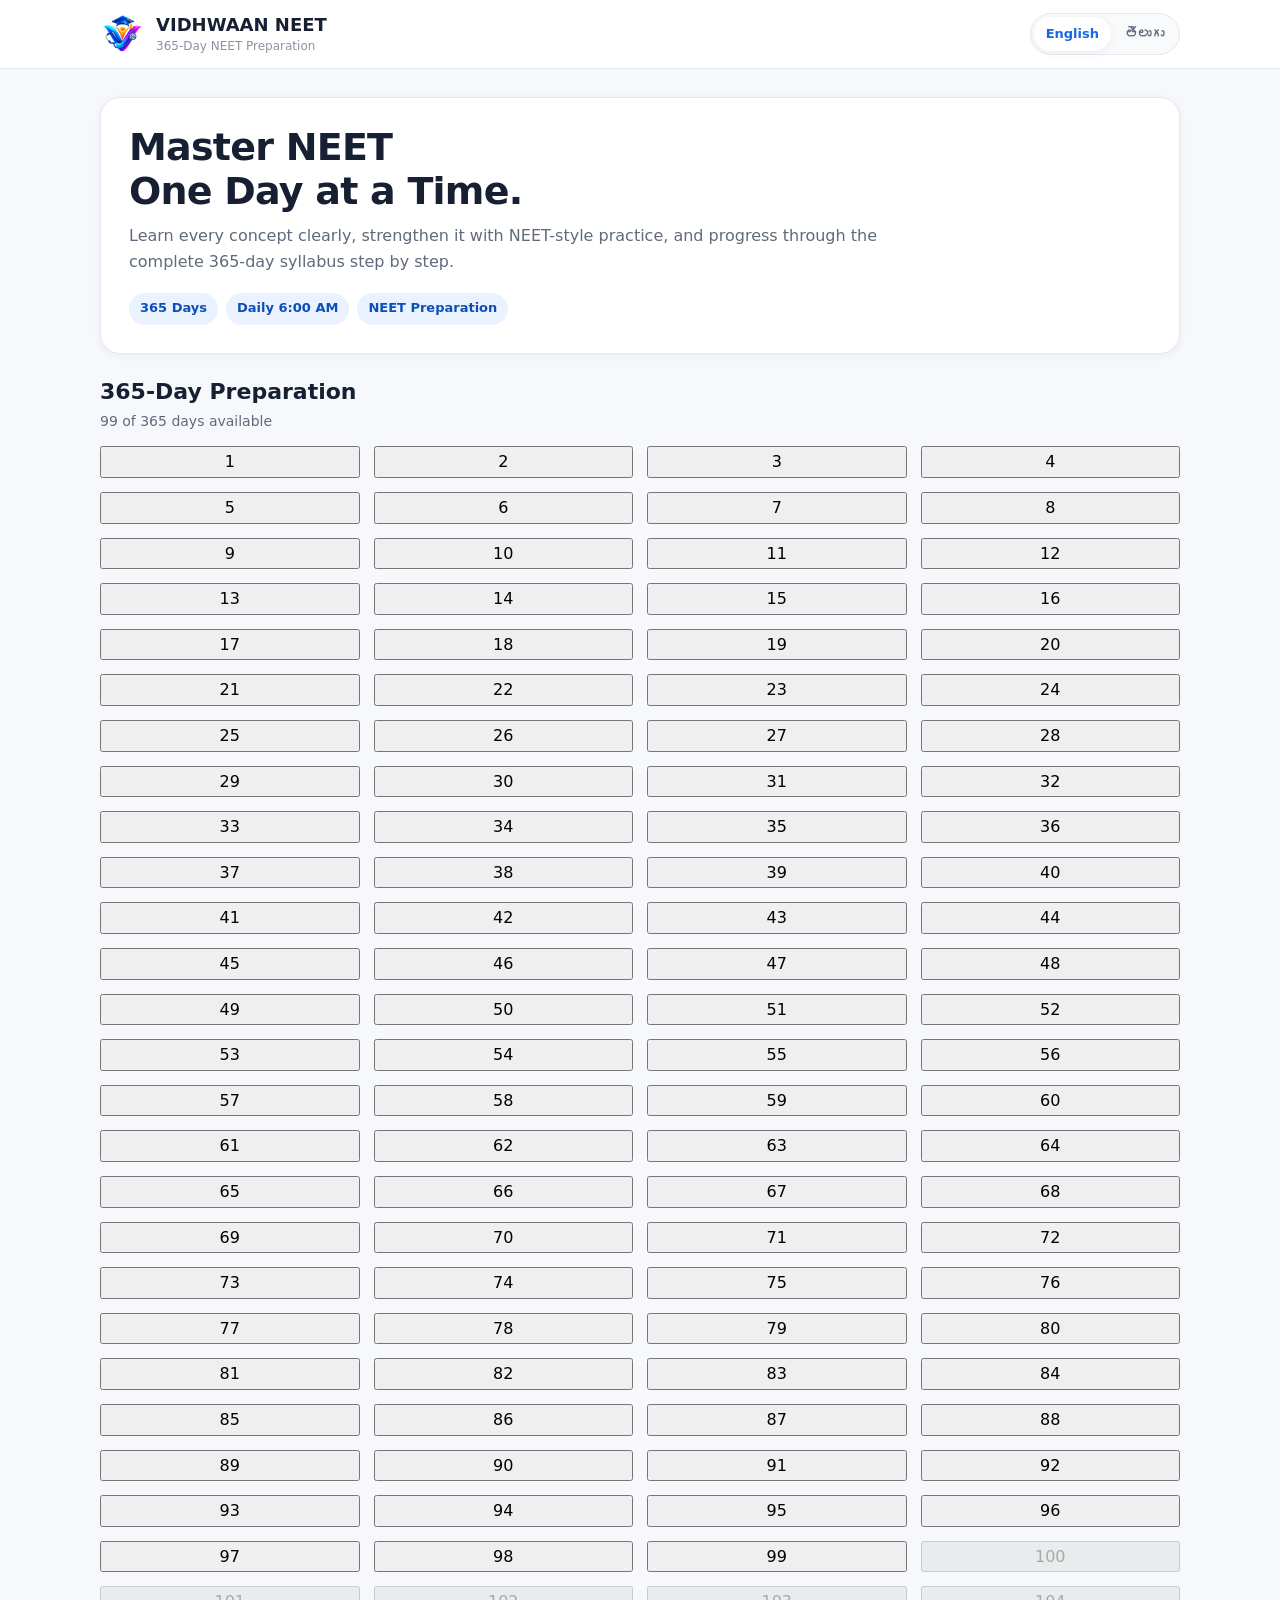
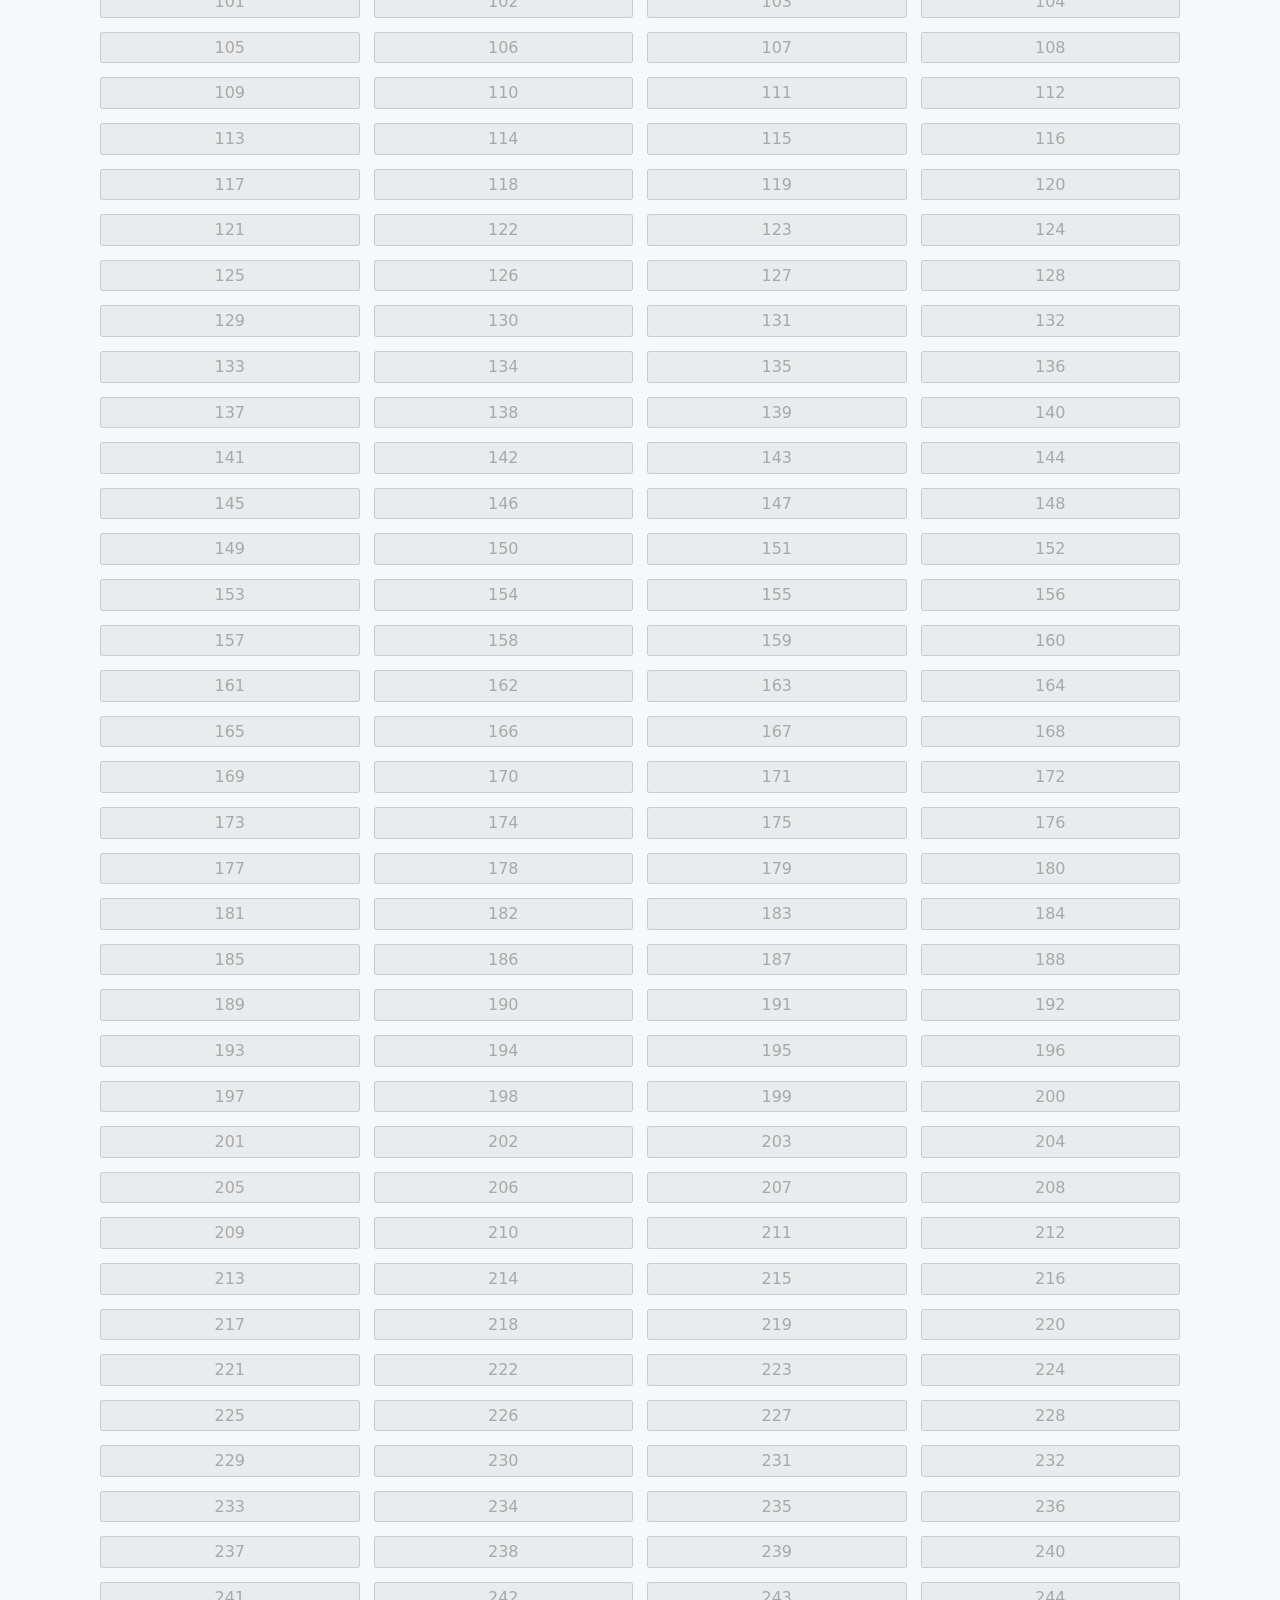
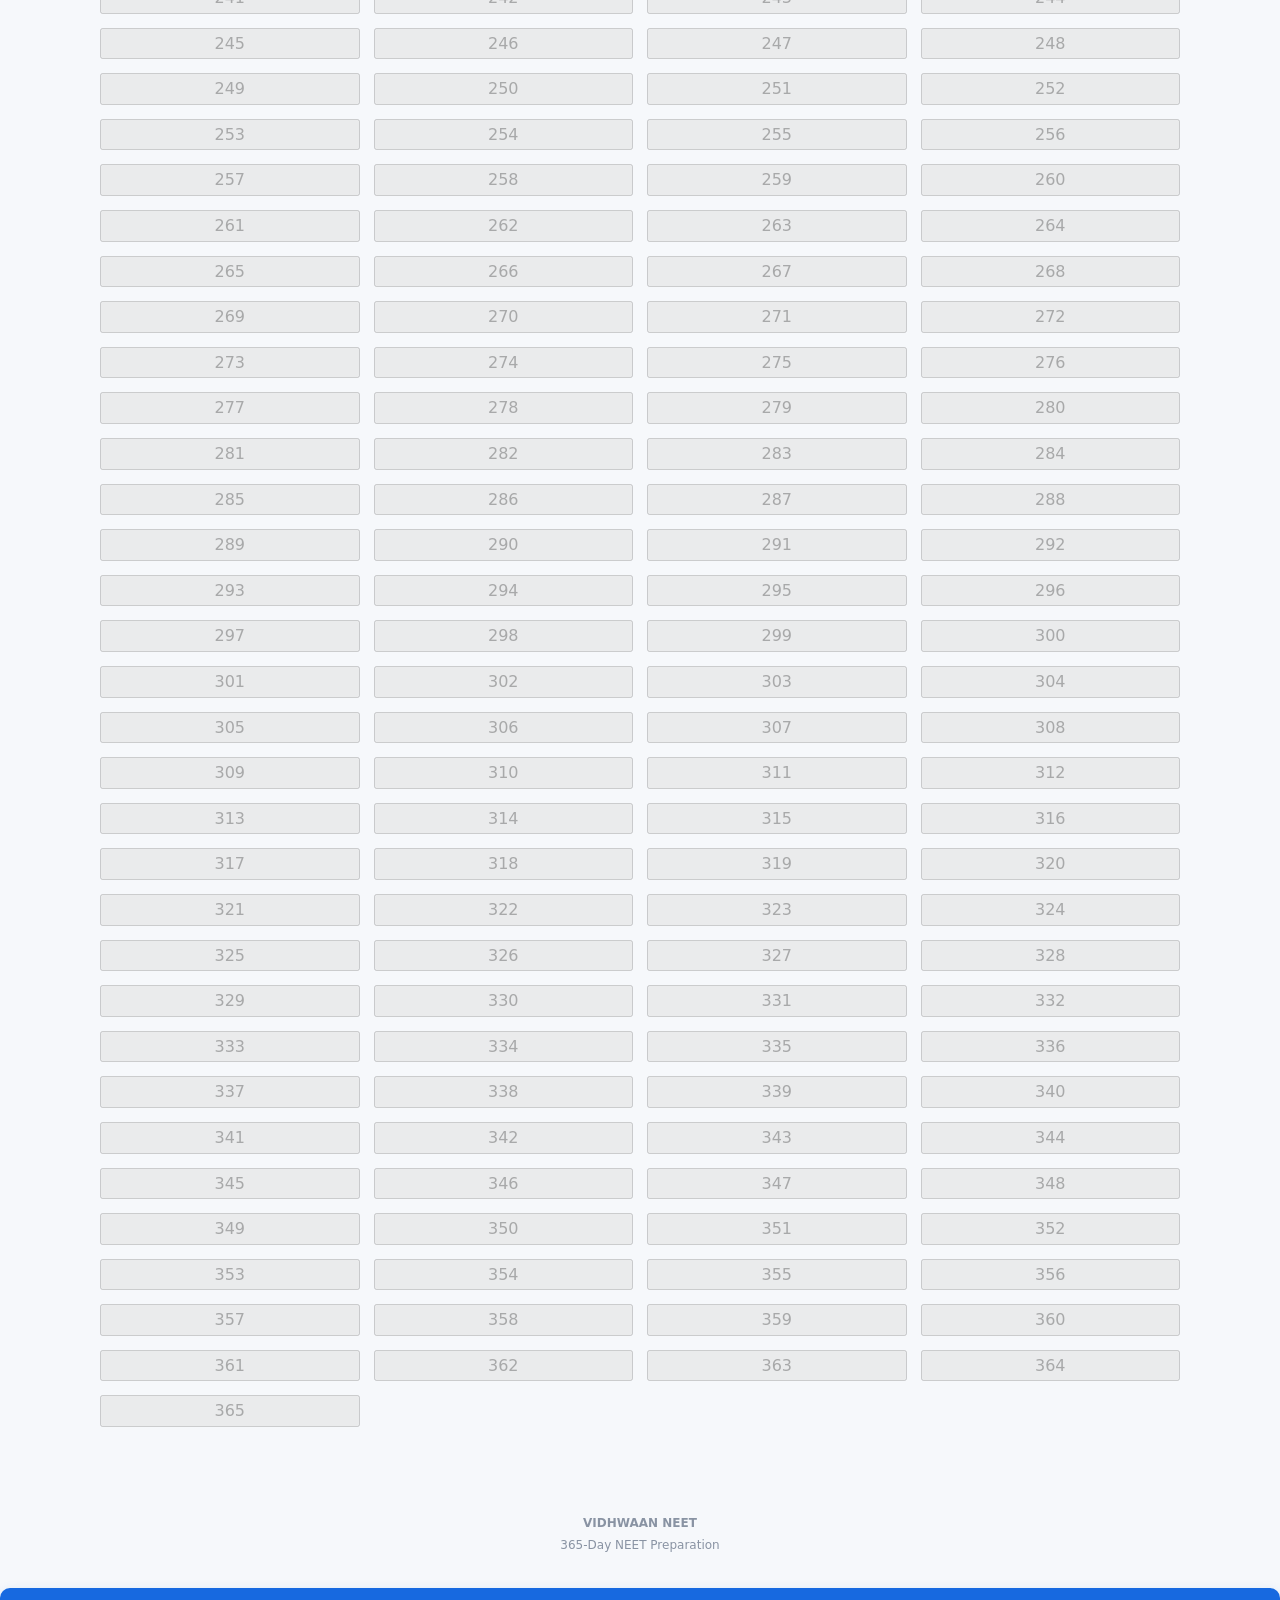
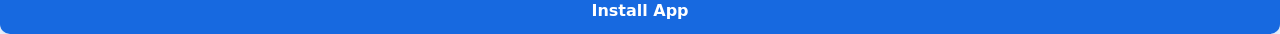
==== public/index.html @ db59df8a "Update index.html" ====
<!DOCTYPE html>
<html lang="en">
<head>
  <meta charset="UTF-8">

  <meta
    name="viewport"
    content="width=device-width, initial-scale=1, viewport-fit=cover"
  >

  <meta
    name="theme-color"
    content="#ffffff"
  >

  <meta
    name="description"
    content="Vidhwaan NEET — 365-Day NEET Preparation"
  >

  <meta
    name="mobile-web-app-capable"
    content="yes"
  >

  <meta
    name="apple-mobile-web-app-capable"
    content="yes"
  >

  <meta
    name="apple-mobile-web-app-status-bar-style"
    content="default"
  >

  <meta
    name="apple-mobile-web-app-title"
    content="Vidhwaan NEET"
  >

  <title>Vidhwaan NEET</title>

  <link rel="icon" href="./icons/favicon.ico">

  <link
    rel="apple-touch-icon"
    href="./icons/icon-192.png"
  >

  <link
    rel="manifest"
    href="./manifest.json"
  >

  <link
    rel="stylesheet"
    href="./css/main.css"
  >
</head>

<body>

  <div id="app" class="app-shell">

    <!-- HEADER -->
    <header class="app-header">
      <div class="header-inner">

        <a
          href="./"
          class="brand"
          aria-label="Vidhwaan NEET Home"
        >
          <img
            class="brand-logo"
            src="./icons/logo.png"
            alt="Vidhwaan NEET"
          >

          <div class="brand-text">
            <div class="brand-title">VIDHWAAN NEET</div>
            <div class="brand-subtitle">
              365-Day NEET Preparation
            </div>
          </div>
        </a>

        <div class="header-actions">

          <div
            id="language-toggle"
            class="language-toggle"
            aria-label="Language"
          >
            <button
              type="button"
              data-language="english"
              class="active"
            >
              English
            </button>

            <button
              type="button"
              data-language="telugu"
            >
              తెలుగు
            </button>
          </div>

        </div>

      </div>
    </header>


    <!-- MAIN APPLICATION -->
    <main class="app-main">

      <!-- HOME -->
      <section id="home-view">

        <section class="course-hero">

          <h1>
            Master NEET<br>
            One Day at a Time.
          </h1>

          <p>
            Learn every concept clearly, strengthen it with
            NEET-style practice, and progress through the
            complete 365-day syllabus step by step.
          </p>

          <div class="course-meta">

            <span class="meta-badge">
              365 Days
            </span>

            <span class="meta-badge">
              Daily 6:00 AM
            </span>

            <span class="meta-badge">
              NEET Preparation
            </span>

          </div>

        </section>


        <section class="days-section">

          <div class="section-heading">

            <h2>365-Day Preparation</h2>

            <p id="syllabus-summary">
              Your daily NEET preparation journey
            </p>

          </div>


          <section
            id="day-grid"
            class="days-grid"
            aria-label="365-Day NEET lessons"
          >
            <!-- Day cards generated by app.js -->
          </section>

        </section>

      </section>


      <!-- LOADING -->
      <div
        id="loading-state"
        class="loading-state"
      >
        <p>Loading your NEET course…</p>
      </div>


      <!-- ERROR -->
      <div
        id="error-state"
        class="error-state"
        hidden
      >

        <h2>
          Unable to load the course
        </h2>

        <p id="error-message">
          Please check your connection and try again.
        </p>

        <br>

        <button
          id="retry-button"
          class="primary-button"
          type="button"
        >
          Try Again
        </button>

      </div>


      <!-- LESSON VIEW -->
      <section
        id="lesson-view"
        class="lesson-view"
        hidden
      >

        <!-- Back -->
        <div class="lesson-topbar">

          <button
            id="back-button"
            class="back-button"
            type="button"
          >
            ← Back to Days
          </button>

        </div>


        <!-- Lesson heading generated by app.js -->
        <div id="lesson-content">
          <!-- app.js renders lesson here -->
        </div>

      </section>

    </main>


    <!-- FOOTER -->
    <footer class="app-footer">

      <p>
        <strong>VIDHWAAN NEET</strong>
      </p>

      <p>
        365-Day NEET Preparation
      </p>

    </footer>


    <!-- PWA INSTALL -->
    <button
      id="install-button"
      class="primary-button hidden"
      type="button"
      aria-label="Install Vidhwaan NEET"
    >
      Install App
    </button>

  </div>


  <script
    type="module"
    src="./js/app.js"
  ></script>

</body>
</html>
---- public/css/main.css ----
/* =========================================================
   VIDHWAAN NEET
   Production UI — Main Stylesheet
   ========================================================= */

:root {
  --bg: #f6f8fb;
  --surface: #ffffff;
  --surface-soft: #f8fafc;
  --text: #172033;
  --text-soft: #5f6b7a;
  --text-muted: #8993a3;
  --border: #e4e8ef;
  --border-strong: #d5dbe5;

  --primary: #1769e0;
  --primary-dark: #0d4fb8;
  --primary-soft: #eaf2ff;

  --success: #16834b;
  --success-bg: #eaf8f0;
  --success-border: #8bd1aa;

  --danger: #d83a3a;
  --danger-bg: #fff0f0;
  --danger-border: #efa0a0;

  --warning: #b97800;
  --warning-bg: #fff8e7;

  --shadow-sm: 0 2px 8px rgba(25, 40, 65, 0.06);
  --shadow-md: 0 8px 24px rgba(25, 40, 65, 0.08);
  --shadow-lg: 0 16px 40px rgba(25, 40, 65, 0.11);

  --radius-sm: 8px;
  --radius-md: 12px;
  --radius-lg: 16px;
  --radius-xl: 20px;

  --max-width: 1120px;
}

/* =========================================================
   RESET
   ========================================================= */

* {
  box-sizing: border-box;
}

html {
  scroll-behavior: smooth;
  -webkit-text-size-adjust: 100%;
}

body {
  margin: 0;
  min-width: 320px;
  background: var(--bg);
  color: var(--text);
  font-family:
    Inter,
    system-ui,
    -apple-system,
    BlinkMacSystemFont,
    "Segoe UI",
    Roboto,
    Arial,
    sans-serif;
  line-height: 1.6;
  font-size: 16px;
}

button,
input,
select,
textarea {
  font: inherit;
}

button {
  cursor: pointer;
}

img,
svg {
  max-width: 100%;
}

a {
  color: inherit;
  text-decoration: none;
}

/* =========================================================
   APP SHELL
   ========================================================= */

#app {
  min-height: 100vh;
}

.app-shell {
  min-height: 100vh;
  display: flex;
  flex-direction: column;
}

/* =========================================================
   HEADER
   ========================================================= */

.app-header {
  position: sticky;
  top: 0;
  z-index: 100;
  background: rgba(255, 255, 255, 0.96);
  border-bottom: 1px solid var(--border);
  backdrop-filter: blur(12px);
  -webkit-backdrop-filter: blur(12px);
}

.header-inner {
  width: min(100%, var(--max-width));
  min-height: 68px;
  margin: 0 auto;
  padding: 10px 20px;

  display: flex;
  align-items: center;
  justify-content: space-between;
  gap: 16px;
}

.brand {
  display: flex;
  align-items: center;
  gap: 12px;
  min-width: 0;
}

.brand-logo {
  width: 44px;
  height: 44px;
  object-fit: contain;
  flex: 0 0 auto;
}

.brand-text {
  min-width: 0;
}

.brand-title {
  margin: 0;
  font-size: 18px;
  font-weight: 800;
  line-height: 1.15;
  color: var(--text);
}

.brand-subtitle {
  margin: 3px 0 0;
  color: var(--text-muted);
  font-size: 12px;
  line-height: 1.2;
}

.header-actions {
  display: flex;
  align-items: center;
  gap: 8px;
}

/* =========================================================
   LANGUAGE TOGGLE
   ========================================================= */

.language-toggle {
  display: inline-flex;
  align-items: center;
  padding: 3px;
  background: var(--surface-soft);
  border: 1px solid var(--border);
  border-radius: 999px;
  gap: 2px;
}

.language-toggle button {
  border: 0;
  background: transparent;
  color: var(--text-soft);
  min-width: 54px;
  padding: 7px 12px;
  border-radius: 999px;
  font-size: 13px;
  font-weight: 700;
  transition:
    background 0.18s ease,
    color 0.18s ease,
    box-shadow 0.18s ease;
}

.language-toggle button:hover {
  color: var(--primary);
}

.language-toggle button.active {
  background: var(--surface);
  color: var(--primary);
  box-shadow: var(--shadow-sm);
}

/* =========================================================
   MAIN
   ========================================================= */

.app-main {
  width: min(100%, var(--max-width));
  margin: 0 auto;
  padding: 28px 20px 60px;
  flex: 1;
}

/* =========================================================
   HOME / COURSE HERO
   ========================================================= */

.course-hero {
  background: var(--surface);
  border: 1px solid var(--border);
  border-radius: var(--radius-xl);
  padding: 28px;
  box-shadow: var(--shadow-sm);
  margin-bottom: 24px;
}

.course-hero h1 {
  margin: 0;
  font-size: clamp(25px, 4vw, 38px);
  line-height: 1.15;
  letter-spacing: -0.02em;
}

.course-hero p {
  margin: 10px 0 0;
  color: var(--text-soft);
  max-width: 760px;
}

.course-meta {
  display: flex;
  flex-wrap: wrap;
  gap: 8px;
  margin-top: 18px;
}

.meta-badge {
  display: inline-flex;
  align-items: center;
  min-height: 32px;
  padding: 5px 11px;
  border-radius: 999px;
  background: var(--primary-soft);
  color: var(--primary-dark);
  font-size: 13px;
  font-weight: 700;
}

/* =========================================================
   DAY LIST
   ========================================================= */

.days-section {
  margin-top: 24px;
}

.section-heading {
  margin-bottom: 14px;
}

.section-heading h2 {
  margin: 0;
  font-size: 22px;
  line-height: 1.25;
}

.section-heading p {
  margin: 5px 0 0;
  color: var(--text-soft);
  font-size: 14px;
}

.days-grid {
  display: grid;
  grid-template-columns: repeat(auto-fill, minmax(230px, 1fr));
  gap: 14px;
}

/* =========================================================
   DAY CARD
   ========================================================= */

.day-card {
  position: relative;
  display: flex;
  flex-direction: column;
  min-height: 150px;
  padding: 18px;

  background: var(--surface);
  border: 1px solid var(--border);
  border-radius: var(--radius-lg);
  box-shadow: var(--shadow-sm);

  transition:
    transform 0.18s ease,
    box-shadow 0.18s ease,
    border-color 0.18s ease;
}

.day-card.available {
  cursor: pointer;
}

.day-card.available:hover {
  transform: translateY(-2px);
  border-color: #b9c8df;
  box-shadow: var(--shadow-md);
}

.day-card.active {
  border-color: var(--primary);
  box-shadow:
    0 0 0 3px rgba(23, 105, 224, 0.08),
    var(--shadow-md);
}

.day-card.locked {
  opacity: 0.62;
  cursor: default;
}

.day-number {
  color: var(--primary);
  font-size: 13px;
  font-weight: 800;
  letter-spacing: 0.04em;
  text-transform: uppercase;
}

.day-card h3 {
  margin: 6px 0 0;
  font-size: 17px;
  line-height: 1.3;
}

.day-card p {
  margin: 7px 0 0;
  color: var(--text-soft);
  font-size: 13px;
}

.day-status {
  margin-top: auto;
  padding-top: 14px;
  display: flex;
  align-items: center;
  justify-content: space-between;
  gap: 8px;
}

.status-active,
.status-available,
.status-locked,
.status-complete {
  font-size: 12px;
  font-weight: 700;
}

.status-active {
  color: var(--primary);
}

.status-available {
  color: var(--success);
}

.status-complete {
  color: var(--success);
}

.status-locked {
  color: var(--text-muted);
}

/* =========================================================
   LESSON HEADER
   ========================================================= */

.lesson-view {
  width: 100%;
}

.lesson-topbar {
  display: flex;
  align-items: center;
  gap: 12px;
  margin-bottom: 18px;
}

.back-button {
  display: inline-flex;
  align-items: center;
  justify-content: center;
  min-height: 40px;
  padding: 8px 14px;

  border: 1px solid var(--border);
  background: var(--surface);
  color: var(--text);
  border-radius: 10px;

  font-weight: 700;
  box-shadow: var(--shadow-sm);

  transition:
    background 0.18s ease,
    border-color 0.18s ease;
}

.back-button:hover {
  background: var(--surface-soft);
  border-color: var(--border-strong);
}

.lesson-heading-card {
  background: var(--surface);
  border: 1px solid var(--border);
  border-radius: var(--radius-xl);
  padding: 26px;
  box-shadow: var(--shadow-sm);
  margin-bottom: 20px;
}

.lesson-day-label {
  margin: 0 0 5px;
  color: var(--primary);
  font-size: 13px;
  font-weight: 800;
  text-transform: uppercase;
  letter-spacing: 0.05em;
}

.lesson-heading-card h1 {
  margin: 0;
  font-size: clamp(26px, 4vw, 38px);
  line-height: 1.18;
  letter-spacing: -0.02em;
}

.lesson-description {
  margin: 10px 0 0;
  color: var(--text-soft);
}

/* =========================================================
   LEARNING OUTCOME / FOCUS
   ========================================================= */

.lesson-info-grid {
  display: grid;
  grid-template-columns: repeat(2, minmax(0, 1fr));
  gap: 16px;
  margin-bottom: 20px;
}

.info-card {
  background: var(--surface);
  border: 1px solid var(--border);
  border-radius: var(--radius-lg);
  padding: 20px;
  box-shadow: var(--shadow-sm);
}

.info-card h2 {
  margin: 0 0 10px;
  font-size: 17px;
}

.info-card ul {
  margin: 0;
  padding-left: 20px;
}

.info-card li {
  margin: 5px 0;
  color: var(--text-soft);
}

/* =========================================================
   LESSON CONTENT
   ========================================================= */

.lesson-sections {
  display: flex;
  flex-direction: column;
  gap: 18px;
}

.topic-card {
  background: var(--surface);
  border: 1px solid var(--border);
  border-radius: var(--radius-lg);
  padding: 24px;
  box-shadow: var(--shadow-sm);
}

.topic-number {
  color: var(--primary);
  font-size: 12px;
  font-weight: 800;
  letter-spacing: 0.05em;
  text-transform: uppercase;
}

.topic-card h2 {
  margin: 5px 0 12px;
  font-size: 23px;
  line-height: 1.3;
}

.topic-card h3 {
  margin: 22px 0 7px;
  font-size: 17px;
  line-height: 1.35;
}

.topic-content,
.topic-subsection-content {
  color: var(--text);
  line-height: 1.75;
}

.topic-content p,
.topic-subsection-content p {
  margin: 0 0 12px;
}

.topic-content ul,
.topic-content ol,
.topic-subsection-content ul,
.topic-subsection-content ol {
  padding-left: 22px;
}

.topic-content li,
.topic-subsection-content li {
  margin: 6px 0;
}

.key-points,
.neet-tips {
  margin-top: 20px;
  padding: 16px 18px;
  border-radius: var(--radius-md);
}

.key-points {
  background: var(--primary-soft);
  border: 1px solid #cbdcff;
}

.neet-tips {
  background: var(--warning-bg);
  border: 1px solid #f1d899;
}

.key-points h3,
.neet-tips h3 {
  margin: 0 0 8px;
  font-size: 15px;
}

.key-points ul,
.neet-tips ul {
  margin: 0;
  padding-left: 20px;
}

/* =========================================================
   MCQ SECTION
   ========================================================= */

.mcq-section {
  margin-top: 28px;
}

.mcq-header {
  margin-bottom: 16px;
}

.mcq-header h2 {
  margin: 0;
  font-size: 25px;
}

.mcq-header p {
  margin: 5px 0 0;
  color: var(--text-soft);
}

.mcq-list {
  display: flex;
  flex-direction: column;
  gap: 16px;
}

.mcq-card {
  background: var(--surface);
  border: 1px solid var(--border);
  border-radius: var(--radius-lg);
  padding: 20px;
  box-shadow: var(--shadow-sm);
}

.mcq-number {
  color: var(--primary);
  font-size: 12px;
  font-weight: 800;
  text-transform: uppercase;
  letter-spacing: 0.05em;
}

.mcq-question {
  margin: 7px 0 16px;
  font-size: 17px;
  font-weight: 750;
  line-height: 1.5;
}

/* =========================================================
   MCQ OPTIONS
   ========================================================= */

.mcq-options {
  display: flex;
  flex-direction: column;
  gap: 9px;
}

.mcq-option {
  width: 100%;
  display: flex;
  align-items: flex-start;
  gap: 10px;

  padding: 13px 14px;
  text-align: left;

  background: var(--surface);
  border: 1px solid var(--border-strong);
  border-radius: 10px;

  color: var(--text);
  line-height: 1.45;

  transition:
    background 0.16s ease,
    border-color 0.16s ease,
    transform 0.12s ease;
}

.mcq-option:hover:not(:disabled) {
  background: var(--surface-soft);
  border-color: #aebbd0;
  transform: translateY(-1px);
}

.mcq-option:focus-visible {
  outline: 3px solid rgba(23, 105, 224, 0.18);
  outline-offset: 1px;
}

.mcq-option:disabled {
  cursor: default;
}

.option-letter {
  flex: 0 0 30px;
  width: 30px;
  height: 30px;

  display: inline-flex;
  align-items: center;
  justify-content: center;

  border-radius: 50%;
  background: var(--surface-soft);
  border: 1px solid var(--border);
  font-size: 13px;
  font-weight: 800;
}

.option-text {
  flex: 1;
  padding-top: 3px;
}

/* Correct selected answer */
.mcq-option.correct {
  background: var(--success-bg);
  border-color: var(--success-border);
  color: #11683c;
}

.mcq-option.correct .option-letter {
  background: var(--success);
  border-color: var(--success);
  color: #fff;
}

/* Wrong selected answer */
.mcq-option.wrong {
  background: var(--danger-bg);
  border-color: var(--danger-border);
  color: #a52b2b;
}

.mcq-option.wrong .option-letter {
  background: var(--danger);
  border-color: var(--danger);
  color: #fff;
}

/* Correct answer shown after wrong selection */
.mcq-option.reveal-correct {
  background: var(--success-bg);
  border-color: var(--success-border);
}

.mcq-option.reveal-correct .option-letter {
  background: var(--success);
  border-color: var(--success);
  color: #fff;
}

/* =========================================================
   MCQ FEEDBACK
   ========================================================= */

.mcq-feedback {
  display: none;
  margin-top: 14px;
  padding: 15px 16px;
  border-radius: var(--radius-md);
  border: 1px solid var(--border);
  background: var(--surface-soft);
}

.mcq-feedback.visible {
  display: block;
}

.mcq-feedback.correct {
  background: var(--success-bg);
  border-color: var(--success-border);
}

.mcq-feedback.wrong {
  background: var(--danger-bg);
  border-color: var(--danger-border);
}

.feedback-result {
  margin: 0 0 5px;
  font-size: 15px;
  font-weight: 800;
}

.feedback-result.correct {
  color: var(--success);
}

.feedback-result.wrong {
  color: var(--danger);
}

.feedback-answer {
  margin: 0;
  font-size: 14px;
  font-weight: 700;
}

.feedback-explanation {
  margin: 7px 0 0;
  color: var(--text-soft);
  font-size: 14px;
  line-height: 1.6;
}

/* =========================================================
   PROGRESS
   ========================================================= */

.lesson-progress {
  background: var(--surface);
  border: 1px solid var(--border);
  border-radius: var(--radius-lg);
  padding: 16px 18px;
  margin-bottom: 20px;
  box-shadow: var(--shadow-sm);
}

.progress-row {
  display: flex;
  justify-content: space-between;
  align-items: center;
  gap: 10px;
  margin-bottom: 8px;
}

.progress-label {
  font-size: 13px;
  font-weight: 700;
}

.progress-value {
  color: var(--text-soft);
  font-size: 13px;
  font-weight: 700;
}

.progress-track {
  height: 8px;
  overflow: hidden;
  background: #e9edf3;
  border-radius: 999px;
}

.progress-bar {
  height: 100%;
  width: 0;
  background: var(--primary);
  border-radius: inherit;
  transition: width 0.25s ease;
}

/* =========================================================
   BUTTONS
   ========================================================= */

.primary-button {
  display: inline-flex;
  align-items: center;
  justify-content: center;
  min-height: 44px;
  padding: 10px 17px;

  border: 0;
  border-radius: 10px;

  background: var(--primary);
  color: #fff;

  font-weight: 750;
  box-shadow: 0 4px 12px rgba(23, 105, 224, 0.18);

  transition:
    background 0.18s ease,
    transform 0.12s ease;
}

.primary-button:hover {
  background: var(--primary-dark);
}

.primary-button:active {
  transform: translateY(1px);
}

/* =========================================================
   EMPTY / LOADING / ERROR
   ========================================================= */

.loading-state,
.empty-state,
.error-state {
  padding: 40px 24px;
  text-align: center;

  background: var(--surface);
  border: 1px solid var(--border);
  border-radius: var(--radius-lg);
  box-shadow: var(--shadow-sm);
}

.loading-state {
  color: var(--text-soft);
}

.empty-state h2,
.error-state h2 {
  margin: 0 0 7px;
  font-size: 21px;
}

.empty-state p,
.error-state p {
  margin: 0;
  color: var(--text-soft);
}

.error-state {
  border-color: var(--danger-border);
  background: var(--danger-bg);
}

/* =========================================================
   FOOTER
   ========================================================= */

.app-footer {
  padding: 24px 20px 30px;
  text-align: center;
  color: var(--text-muted);
  font-size: 12px;
}

.app-footer p {
  margin: 3px 0;
}

/* =========================================================
   SCROLL / SELECTION
   ========================================================= */

::selection {
  background: rgba(23, 105, 224, 0.16);
}

::-webkit-scrollbar {
  width: 9px;
  height: 9px;
}

::-webkit-scrollbar-track {
  background: transparent;
}

::-webkit-scrollbar-thumb {
  background: #cbd2dc;
  border-radius: 999px;
}

::-webkit-scrollbar-thumb:hover {
  background: #b7c0cc;
}

/* =========================================================
   RESPONSIVE — TABLET
   ========================================================= */

@media (max-width: 800px) {
  .app-main {
    padding: 22px 16px 45px;
  }

  .header-inner {
    padding: 9px 16px;
  }

  .lesson-info-grid {
    grid-template-columns: 1fr;
  }

  .course-hero,
  .lesson-heading-card {
    padding: 22px;
  }

  .topic-card {
    padding: 20px;
  }
}

/* =========================================================
   RESPONSIVE — MOBILE
   ========================================================= */

@media (max-width: 560px) {
  body {
    font-size: 15px;
  }

  .header-inner {
    min-height: 62px;
    padding: 8px 12px;
    gap: 8px;
  }

  .brand {
    gap: 8px;
  }

  .brand-logo {
    width: 40px;
    height: 40px;
  }

  .brand-title {
    font-size: 16px;
  }

  .brand-subtitle {
    font-size: 10px;
  }

  .language-toggle button {
    min-width: 44px;
    padding: 6px 8px;
    font-size: 11px;
  }

  .app-main {
    padding: 16px 12px 35px;
  }

  .course-hero {
    padding: 20px 16px;
    border-radius: 14px;
  }

  .course-hero h1 {
    font-size: 27px;
  }

  .days-grid {
    grid-template-columns: 1fr;
    gap: 10px;
  }

  .day-card {
    min-height: 130px;
    padding: 16px;
  }

  .lesson-topbar {
    margin-bottom: 12px;
  }

  .back-button {
    min-height: 38px;
    padding: 7px 12px;
    font-size: 13px;
  }

  .lesson-heading-card {
    padding: 19px 16px;
    border-radius: 14px;
  }

  .lesson-heading-card h1 {
    font-size: 27px;
  }

  .info-card {
    padding: 17px;
  }

  .topic-card {
    padding: 18px 15px;
    border-radius: 14px;
  }

  .topic-card h2 {
    font-size: 20px;
  }

  .topic-card h3 {
    font-size: 16px;
  }

  .mcq-card {
    padding: 16px 13px;
    border-radius: 14px;
  }

  .mcq-question {
    font-size: 16px;
  }

  .mcq-option {
    padding: 11px 10px;
    gap: 8px;
  }

  .option-letter {
    flex-basis: 28px;
    width: 28px;
    height: 28px;
  }

  .mcq-feedback {
    padding: 13px;
  }
}

/* =========================================================
   ACCESSIBILITY
   ========================================================= */

@media (prefers-reduced-motion: reduce) {
  *,
  *::before,
  *::after {
    scroll-behavior: auto !important;
    transition: none !important;
    animation: none !important;
  }
}

button:focus-visible,
a:focus-visible {
  outline: 3px solid rgba(23, 105, 224, 0.25);
  outline-offset: 2px;
}

/* =========================================================
   PRINT
   ========================================================= */

@media print {
  .app-header,
  .header-actions,
  .back-button,
  .language-toggle {
    display: none !important;
  }

  body {
    background: #fff;
  }

  .app-main {
    width: 100%;
    max-width: none;
    padding: 0;
  }

  .topic-card,
  .mcq-card,
  .lesson-heading-card {
    box-shadow: none;
    break-inside: avoid;
  }
}
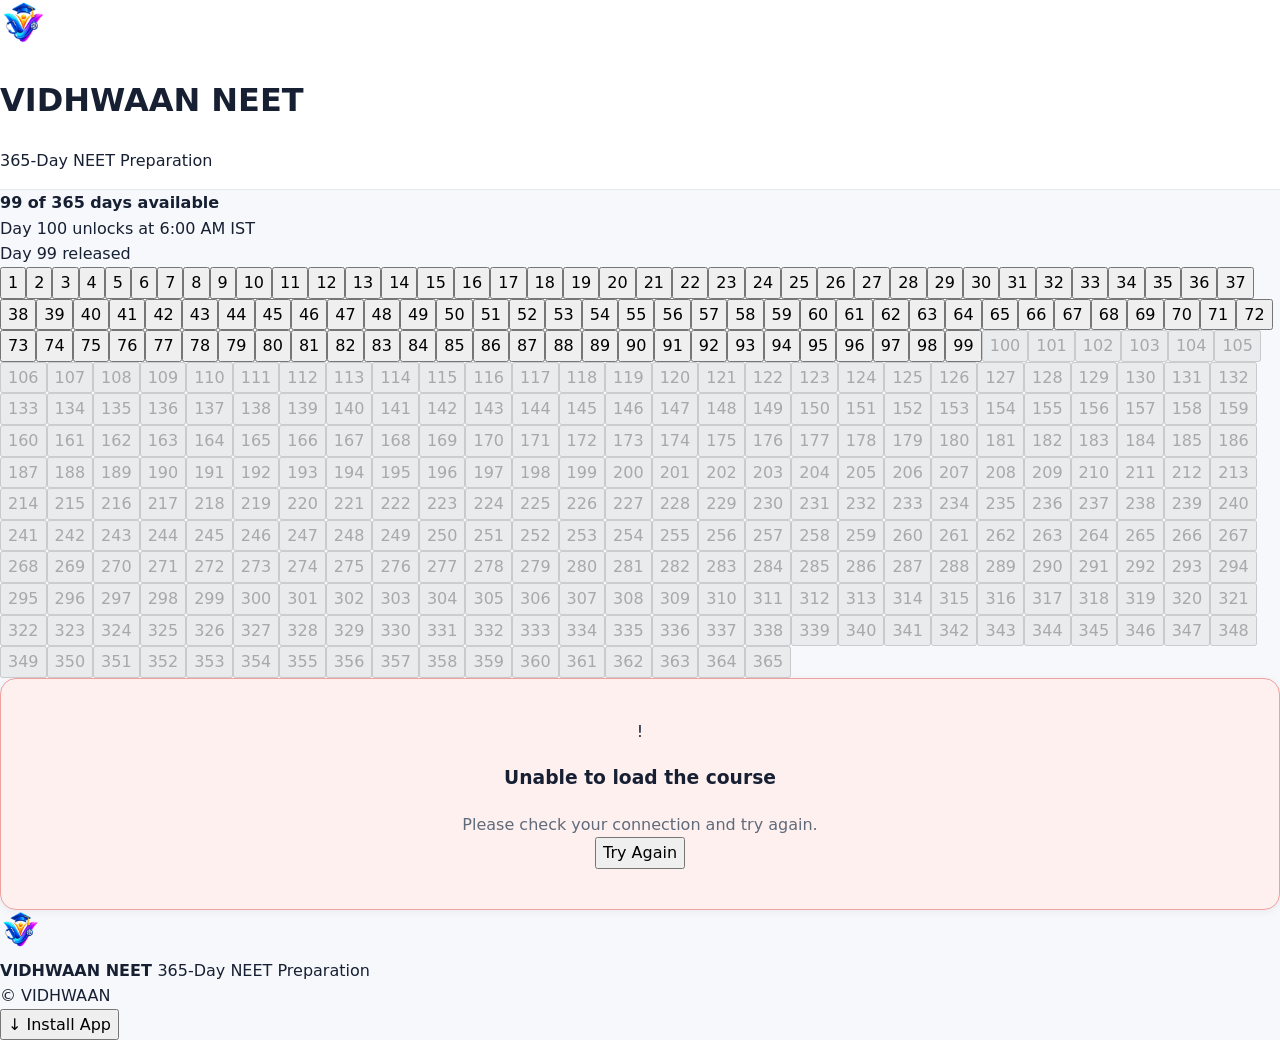
==== commit 62432ccb: "Update index.html" ====
--- a/public/index.html
+++ b/public/index.html
@@ -1,282 +1,326 @@
 <!DOCTYPE html>
 <html lang="en">
 <head>
-  <meta charset="UTF-8">
-
-  <meta
-    name="viewport"
-    content="width=device-width, initial-scale=1, viewport-fit=cover"
-  >
-
-  <meta
-    name="theme-color"
-    content="#ffffff"
-  >
-
-  <meta
-    name="description"
-    content="Vidhwaan NEET — 365-Day NEET Preparation"
-  >
-
-  <meta
-    name="mobile-web-app-capable"
-    content="yes"
-  >
-
-  <meta
-    name="apple-mobile-web-app-capable"
-    content="yes"
-  >
-
-  <meta
-    name="apple-mobile-web-app-status-bar-style"
-    content="default"
-  >
-
-  <meta
-    name="apple-mobile-web-app-title"
-    content="Vidhwaan NEET"
-  >
-
-  <title>Vidhwaan NEET</title>
-
-  <link rel="icon" href="./icons/favicon.ico">
-
-  <link
-    rel="apple-touch-icon"
-    href="./icons/icon-192.png"
-  >
-
-  <link
-    rel="manifest"
-    href="./manifest.json"
-  >
-
-  <link
-    rel="stylesheet"
-    href="./css/main.css"
-  >
+    <meta charset="UTF-8">
+
+    <meta
+        name="viewport"
+        content="width=device-width, initial-scale=1, viewport-fit=cover"
+    >
+
+    <meta
+        name="theme-color"
+        content="#ffffff"
+    >
+
+    <meta
+        name="description"
+        content="VIDHWAAN NEET — 365-Day NEET Preparation"
+    >
+
+    <meta
+        name="application-name"
+        content="VIDHWAAN NEET"
+    >
+
+    <meta
+        name="mobile-web-app-capable"
+        content="yes"
+    >
+
+    <meta
+        name="apple-mobile-web-app-capable"
+        content="yes"
+    >
+
+    <meta
+        name="apple-mobile-web-app-status-bar-style"
+        content="default"
+    >
+
+    <meta
+        name="apple-mobile-web-app-title"
+        content="VIDHWAAN NEET"
+    >
+
+    <title>VIDHWAAN NEET</title>
+
+    <link
+        rel="icon"
+        href="./icons/favicon.ico"
+    >
+
+    <link
+        rel="apple-touch-icon"
+        href="./icons/icon-192.png"
+    >
+
+    <link
+        rel="manifest"
+        href="./manifest.json"
+    >
+
+    <link
+        rel="stylesheet"
+        href="./css/main.css"
+    >
 </head>
 
 <body>
 
-  <div id="app" class="app-shell">
-
-    <!-- HEADER -->
+<div class="app-shell">
+
+    <!-- ======================================================
+         HEADER
+         ====================================================== -->
+
     <header class="app-header">
-      <div class="header-inner">
-
-        <a
-          href="./"
-          class="brand"
-          aria-label="Vidhwaan NEET Home"
-        >
-          <img
-            class="brand-logo"
-            src="./icons/logo.png"
-            alt="Vidhwaan NEET"
-          >
-
-          <div class="brand-text">
-            <div class="brand-title">VIDHWAAN NEET</div>
-            <div class="brand-subtitle">
-              365-Day NEET Preparation
+
+        <div class="app-header-inner">
+
+            <a
+                href="./"
+                class="app-brand"
+                aria-label="VIDHWAAN NEET Home"
+            >
+
+                <img
+                    src="./icons/logo.png"
+                    alt="VIDHWAAN NEET"
+                    width="46"
+                    height="46"
+                >
+
+                <div class="app-brand-text">
+
+                    <h1 class="app-brand-title">
+                        VIDHWAAN NEET
+                    </h1>
+
+                    <p class="app-brand-subtitle">
+                        365-Day NEET Preparation
+                    </p>
+
+                </div>
+
+            </a>
+
+        </div>
+
+    </header>
+
+
+    <!-- ======================================================
+         MAIN APPLICATION
+         ====================================================== -->
+
+    <main>
+
+        <div class="container page-content">
+
+            <!-- ==================================================
+                 COURSE STATUS
+                 ================================================== -->
+
+            <section
+                class="status-card"
+                aria-label="Course status"
+            >
+
+                <div class="syllabus-summary">
+                    <strong id="syllabus-summary">
+                        365-Day NEET Preparation
+                    </strong>
+                </div>
+
+                <div
+                    class="release-status"
+                    aria-live="polite"
+                >
+
+                    <span
+                        id="release-status-text"
+                    >
+                        Loading...
+                    </span>
+
+                </div>
+
+                <div
+                    id="today-badge"
+                    class="today-badge"
+                    aria-live="polite"
+                >
+
+                    <span
+                        class="today-badge-dot"
+                        aria-hidden="true"
+                    ></span>
+
+                    <span id="today-badge-text">
+                        Loading
+                    </span>
+
+                </div>
+
+            </section>
+
+
+            <!-- ==================================================
+                 365-DAY GRID
+
+                 IMPORTANT:
+                 This is intentionally empty.
+
+                 app.js creates all Day 1–365 buttons.
+
+                 The student application does NOT load
+                 syllabus.json.
+                 ================================================== -->
+
+            <section
+                id="day-grid"
+                class="day-grid"
+                aria-label="365-Day NEET course days"
+            ></section>
+
+
+            <!-- ==================================================
+                 LOADING
+                 ================================================== -->
+
+            <div
+                id="loading-state"
+                class="loading-state"
+            >
+
+                <div
+                    class="loading-spinner"
+                    aria-hidden="true"
+                ></div>
+
+                <p>
+                    Loading VIDHWAAN NEET...
+                </p>
+
             </div>
-          </div>
-        </a>
-
-        <div class="header-actions">
-
-          <div
-            id="language-toggle"
-            class="language-toggle"
-            aria-label="Language"
-          >
-            <button
-              type="button"
-              data-language="english"
-              class="active"
+
+
+            <!-- ==================================================
+                 ERROR
+                 ================================================== -->
+
+            <div
+                id="error-state"
+                class="error-state hidden"
+                role="alert"
             >
-              English
-            </button>
-
-            <button
-              type="button"
-              data-language="telugu"
-            >
-              తెలుగు
-            </button>
-          </div>
+
+                <div
+                    class="error-icon"
+                    aria-hidden="true"
+                >
+                    !
+                </div>
+
+                <h3>
+                    Unable to load the course
+                </h3>
+
+                <p id="error-message">
+                    Please check your connection and try again.
+                </p>
+
+                <button
+                    id="retry-button"
+                    class="gold-button"
+                    type="button"
+                >
+                    Try Again
+                </button>
+
+            </div>
 
         </div>
 
-      </div>
-    </header>
-
-
-    <!-- MAIN APPLICATION -->
-    <main class="app-main">
-
-      <!-- HOME -->
-      <section id="home-view">
-
-        <section class="course-hero">
-
-          <h1>
-            Master NEET<br>
-            One Day at a Time.
-          </h1>
-
-          <p>
-            Learn every concept clearly, strengthen it with
-            NEET-style practice, and progress through the
-            complete 365-day syllabus step by step.
-          </p>
-
-          <div class="course-meta">
-
-            <span class="meta-badge">
-              365 Days
-            </span>
-
-            <span class="meta-badge">
-              Daily 6:00 AM
-            </span>
-
-            <span class="meta-badge">
-              NEET Preparation
-            </span>
-
-          </div>
-
-        </section>
-
-
-        <section class="days-section">
-
-          <div class="section-heading">
-
-            <h2>365-Day Preparation</h2>
-
-            <p id="syllabus-summary">
-              Your daily NEET preparation journey
-            </p>
-
-          </div>
-
-
-          <section
-            id="day-grid"
-            class="days-grid"
-            aria-label="365-Day NEET lessons"
-          >
-            <!-- Day cards generated by app.js -->
-          </section>
-
-        </section>
-
-      </section>
-
-
-      <!-- LOADING -->
-      <div
-        id="loading-state"
-        class="loading-state"
-      >
-        <p>Loading your NEET course…</p>
-      </div>
-
-
-      <!-- ERROR -->
-      <div
-        id="error-state"
-        class="error-state"
-        hidden
-      >
-
-        <h2>
-          Unable to load the course
-        </h2>
-
-        <p id="error-message">
-          Please check your connection and try again.
-        </p>
-
-        <br>
-
-        <button
-          id="retry-button"
-          class="primary-button"
-          type="button"
-        >
-          Try Again
-        </button>
-
-      </div>
-
-
-      <!-- LESSON VIEW -->
-      <section
-        id="lesson-view"
-        class="lesson-view"
-        hidden
-      >
-
-        <!-- Back -->
-        <div class="lesson-topbar">
-
-          <button
-            id="back-button"
-            class="back-button"
-            type="button"
-          >
-            ← Back to Days
-          </button>
+    </main>
+
+
+    <!-- ======================================================
+         FOOTER
+         ====================================================== -->
+
+    <footer class="footer">
+
+        <div class="footer-inner">
+
+            <div class="footer-brand">
+
+                <img
+                    src="./icons/logo.png"
+                    alt="VIDHWAAN"
+                    width="40"
+                    height="40"
+                >
+
+                <div>
+
+                    <strong>
+                        VIDHWAAN NEET
+                    </strong>
+
+                    <span>
+                        365-Day NEET Preparation
+                    </span>
+
+                </div>
+
+            </div>
+
+            <div class="footer-copy">
+                © VIDHWAAN
+            </div>
 
         </div>
 
-
-        <!-- Lesson heading generated by app.js -->
-        <div id="lesson-content">
-          <!-- app.js renders lesson here -->
-        </div>
-
-      </section>
-
-    </main>
-
-
-    <!-- FOOTER -->
-    <footer class="app-footer">
-
-      <p>
-        <strong>VIDHWAAN NEET</strong>
-      </p>
-
-      <p>
-        365-Day NEET Preparation
-      </p>
-
     </footer>
 
-
-    <!-- PWA INSTALL -->
-    <button
-      id="install-button"
-      class="primary-button hidden"
-      type="button"
-      aria-label="Install Vidhwaan NEET"
-    >
-      Install App
-    </button>
-
-  </div>
-
-
-  <script
-    type="module"
+</div>
+
+
+<!-- ==========================================================
+     PWA INSTALL BUTTON
+     ========================================================== -->
+
+<button
+    id="install-button"
+    class="install-button hidden"
+    type="button"
+    aria-label="Install VIDHWAAN NEET"
+>
+
+    <span
+        class="install-icon"
+        aria-hidden="true"
+    >
+        ↓
+    </span>
+
+    <span class="install-text">
+        Install App
+    </span>
+
+</button>
+
+
+<!-- ==========================================================
+     APPLICATION JAVASCRIPT
+     ========================================================== -->
+
+<script
     src="./js/app.js"
-  ></script>
+    defer
+></script>
 
 </body>
 </html>
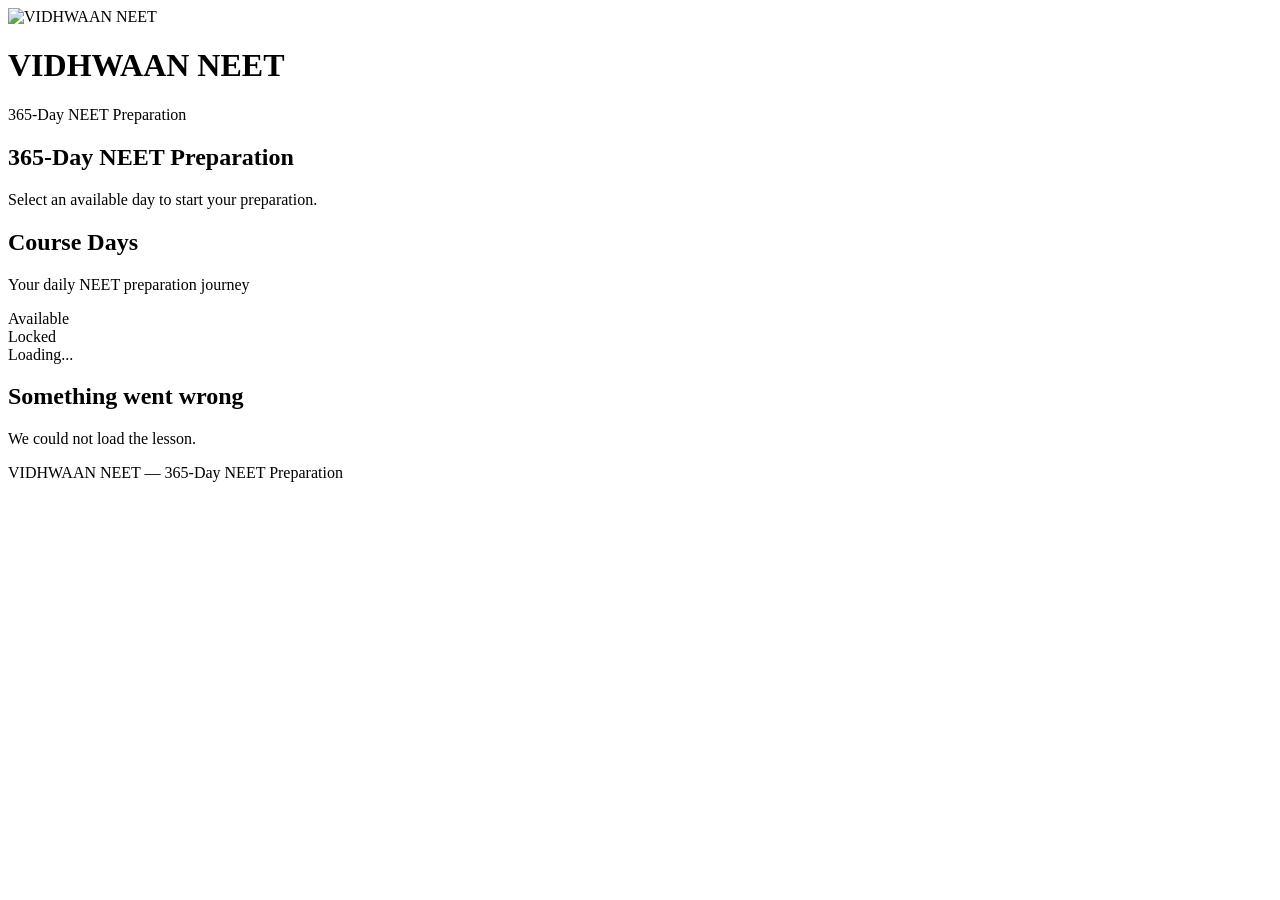
==== commit de27fa30: "Update index.html" ====
--- a/public/index.html
+++ b/public/index.html
@@ -1,326 +1,313 @@
 <!DOCTYPE html>
 <html lang="en">
 <head>
-    <meta charset="UTF-8">
-
-    <meta
-        name="viewport"
-        content="width=device-width, initial-scale=1, viewport-fit=cover"
-    >
-
-    <meta
-        name="theme-color"
-        content="#ffffff"
-    >
-
-    <meta
-        name="description"
-        content="VIDHWAAN NEET — 365-Day NEET Preparation"
-    >
-
-    <meta
-        name="application-name"
-        content="VIDHWAAN NEET"
-    >
-
-    <meta
-        name="mobile-web-app-capable"
-        content="yes"
-    >
-
-    <meta
-        name="apple-mobile-web-app-capable"
-        content="yes"
-    >
-
-    <meta
-        name="apple-mobile-web-app-status-bar-style"
-        content="default"
-    >
-
-    <meta
-        name="apple-mobile-web-app-title"
-        content="VIDHWAAN NEET"
-    >
-
-    <title>VIDHWAAN NEET</title>
-
-    <link
-        rel="icon"
-        href="./icons/favicon.ico"
-    >
-
-    <link
-        rel="apple-touch-icon"
-        href="./icons/icon-192.png"
-    >
-
-    <link
-        rel="manifest"
-        href="./manifest.json"
-    >
-
-    <link
-        rel="stylesheet"
-        href="./css/main.css"
-    >
+  <meta charset="UTF-8">
+
+  <meta
+    name="viewport"
+    content="width=device-width, initial-scale=1, viewport-fit=cover"
+  >
+
+  <meta
+    name="theme-color"
+    content="#ffffff"
+  >
+
+  <meta
+    name="description"
+    content="VIDHWAAN NEET — 365-Day NEET Preparation"
+  >
+
+  <meta
+    name="application-name"
+    content="VIDHWAAN NEET"
+  >
+
+  <meta
+    name="mobile-web-app-capable"
+    content="yes"
+  >
+
+  <meta
+    name="apple-mobile-web-app-capable"
+    content="yes"
+  >
+
+  <meta
+    name="apple-mobile-web-app-status-bar-style"
+    content="default"
+  >
+
+  <meta
+    name="apple-mobile-web-app-title"
+    content="VIDHWAAN NEET"
+  >
+
+  <title>VIDHWAAN NEET — 365-Day Preparation</title>
+
+  <link rel="manifest" href="/manifest.json">
+
+  <link
+    rel="icon"
+    type="image/png"
+    sizes="192x192"
+    href="/icons/icon-192.png"
+  >
+
+  <link
+    rel="apple-touch-icon"
+    href="/icons/icon-192.png"
+  >
+
+  <link rel="stylesheet" href="/main.css">
 </head>
 
 <body>
 
-<div class="app-shell">
-
-    <!-- ======================================================
-         HEADER
-         ====================================================== -->
-
-    <header class="app-header">
-
-        <div class="app-header-inner">
-
-            <a
-                href="./"
-                class="app-brand"
-                aria-label="VIDHWAAN NEET Home"
+  <div id="app">
+
+    <div class="app-shell">
+
+      <!-- ==================================================
+           HEADER
+           ================================================== -->
+
+      <header class="app-header">
+
+        <div class="header-inner">
+
+          <div class="brand">
+
+            <img
+              class="brand-logo"
+              src="/icons/icon-192.png"
+              alt="VIDHWAAN NEET"
+              width="42"
+              height="42"
             >
 
-                <img
-                    src="./icons/logo.png"
-                    alt="VIDHWAAN NEET"
-                    width="46"
-                    height="46"
-                >
-
-                <div class="app-brand-text">
-
-                    <h1 class="app-brand-title">
-                        VIDHWAAN NEET
-                    </h1>
-
-                    <p class="app-brand-subtitle">
-                        365-Day NEET Preparation
-                    </p>
-
-                </div>
-
-            </a>
+            <div class="brand-text">
+
+              <h1 class="brand-title">
+                VIDHWAAN NEET
+              </h1>
+
+              <p class="brand-subtitle">
+                365-Day NEET Preparation
+              </p>
+
+            </div>
+
+          </div>
 
         </div>
 
-    </header>
-
-
-    <!-- ======================================================
-         MAIN APPLICATION
-         ====================================================== -->
-
-    <main>
-
-        <div class="container page-content">
-
-            <!-- ==================================================
-                 COURSE STATUS
-                 ================================================== -->
-
-            <section
-                class="status-card"
-                aria-label="Course status"
+      </header>
+
+
+      <!-- ==================================================
+           MAIN APPLICATION
+           ================================================== -->
+
+      <main class="main-container">
+
+        <!-- ==================================================
+             DAY SELECTION VIEW
+             ================================================== -->
+
+        <section
+          id="days-view"
+          class="days-view"
+          aria-label="NEET course days"
+        >
+
+          <div class="page-heading">
+
+            <h1>
+              365-Day NEET Preparation
+            </h1>
+
+            <p>
+              Select an available day to start your preparation.
+            </p>
+
+          </div>
+
+
+          <div class="course-card">
+
+            <div class="course-header">
+
+              <div>
+
+                <h2>
+                  Course Days
+                </h2>
+
+                <p>
+                  Your daily NEET preparation journey
+                </p>
+
+              </div>
+
+            </div>
+
+
+            <!--
+              app.js creates all 365 circles here.
+
+              IMPORTANT:
+              The HTML does NOT contain individual day buttons.
+              JavaScript creates them from Day 1 through Day 365.
+            -->
+
+            <div
+              id="days-grid"
+              class="days-grid"
+              aria-label="365 course days"
+            ></div>
+
+
+            <div
+              class="days-legend"
+              aria-label="Day status"
             >
 
-                <div class="syllabus-summary">
-                    <strong id="syllabus-summary">
-                        365-Day NEET Preparation
-                    </strong>
-                </div>
-
-                <div
-                    class="release-status"
-                    aria-live="polite"
-                >
-
-                    <span
-                        id="release-status-text"
-                    >
-                        Loading...
-                    </span>
-
-                </div>
-
-                <div
-                    id="today-badge"
-                    class="today-badge"
-                    aria-live="polite"
-                >
-
-                    <span
-                        class="today-badge-dot"
-                        aria-hidden="true"
-                    ></span>
-
-                    <span id="today-badge-text">
-                        Loading
-                    </span>
-
-                </div>
-
-            </section>
-
-
-            <!-- ==================================================
-                 365-DAY GRID
-
-                 IMPORTANT:
-                 This is intentionally empty.
-
-                 app.js creates all Day 1–365 buttons.
-
-                 The student application does NOT load
-                 syllabus.json.
-                 ================================================== -->
-
-            <section
-                id="day-grid"
-                class="day-grid"
-                aria-label="365-Day NEET course days"
-            ></section>
-
-
-            <!-- ==================================================
-                 LOADING
-                 ================================================== -->
-
-            <div
-                id="loading-state"
-                class="loading-state"
-            >
-
-                <div
-                    class="loading-spinner"
-                    aria-hidden="true"
-                ></div>
-
-                <p>
-                    Loading VIDHWAAN NEET...
-                </p>
+              <div class="legend-item">
+
+                <span
+                  class="legend-dot active"
+                  aria-hidden="true"
+                ></span>
+
+                <span>
+                  Available
+                </span>
+
+              </div>
+
+
+              <div class="legend-item">
+
+                <span
+                  class="legend-dot"
+                  aria-hidden="true"
+                ></span>
+
+                <span>
+                  Locked
+                </span>
+
+              </div>
 
             </div>
 
-
-            <!-- ==================================================
-                 ERROR
-                 ================================================== -->
-
-            <div
-                id="error-state"
-                class="error-state hidden"
-                role="alert"
-            >
-
-                <div
-                    class="error-icon"
-                    aria-hidden="true"
-                >
-                    !
-                </div>
-
-                <h3>
-                    Unable to load the course
-                </h3>
-
-                <p id="error-message">
-                    Please check your connection and try again.
-                </p>
-
-                <button
-                    id="retry-button"
-                    class="gold-button"
-                    type="button"
-                >
-                    Try Again
-                </button>
-
-            </div>
-
-        </div>
-
-    </main>
-
-
-    <!-- ======================================================
-         FOOTER
-         ====================================================== -->
-
-    <footer class="footer">
-
-        <div class="footer-inner">
-
-            <div class="footer-brand">
-
-                <img
-                    src="./icons/logo.png"
-                    alt="VIDHWAAN"
-                    width="40"
-                    height="40"
-                >
-
-                <div>
-
-                    <strong>
-                        VIDHWAAN NEET
-                    </strong>
-
-                    <span>
-                        365-Day NEET Preparation
-                    </span>
-
-                </div>
-
-            </div>
-
-            <div class="footer-copy">
-                © VIDHWAAN
-            </div>
-
-        </div>
-
-    </footer>
-
-</div>
-
-
-<!-- ==========================================================
-     PWA INSTALL BUTTON
-     ========================================================== -->
-
-<button
-    id="install-button"
-    class="install-button hidden"
-    type="button"
-    aria-label="Install VIDHWAAN NEET"
->
-
-    <span
-        class="install-icon"
-        aria-hidden="true"
-    >
-        ↓
-    </span>
-
-    <span class="install-text">
-        Install App
-    </span>
-
-</button>
-
-
-<!-- ==========================================================
-     APPLICATION JAVASCRIPT
-     ========================================================== -->
-
-<script
-    src="./js/app.js"
+          </div>
+
+        </section>
+
+
+        <!-- ==================================================
+             LESSON VIEW
+             ================================================== -->
+
+        <section
+          id="lesson-view"
+          class="lesson-view hidden"
+          aria-label="NEET daily lesson"
+        >
+
+          <!--
+            app.js fills this entire section dynamically.
+
+            It will contain:
+            - Back button
+            - Day title
+            - Subject/chapter information
+            - Learning outcomes
+            - All syllabus topics
+            - Key points
+            - NEET tips
+            - MCQs
+            - Answer state
+            - Explanation
+          -->
+
+          <div id="lesson-container"></div>
+
+        </section>
+
+
+        <!-- ==================================================
+             GLOBAL LOADING VIEW
+             ================================================== -->
+
+        <section
+          id="loading-view"
+          class="loading-state hidden"
+          aria-live="polite"
+        >
+
+          <div
+            class="loading-spinner"
+            aria-hidden="true"
+          ></div>
+
+          <div>
+            Loading...
+          </div>
+
+        </section>
+
+
+        <!-- ==================================================
+             GLOBAL ERROR VIEW
+             ================================================== -->
+
+        <section
+          id="error-view"
+          class="error-state hidden"
+          aria-live="assertive"
+        >
+
+          <h2>
+            Something went wrong
+          </h2>
+
+          <p id="error-message">
+            We could not load the lesson.
+          </p>
+
+        </section>
+
+      </main>
+
+
+      <!-- ==================================================
+           FOOTER
+           ================================================== -->
+
+      <footer class="app-footer">
+
+        <p>
+          VIDHWAAN NEET — 365-Day NEET Preparation
+        </p>
+
+      </footer>
+
+    </div>
+
+  </div>
+
+
+  <!-- ======================================================
+       APPLICATION JAVASCRIPT
+       ====================================================== -->
+
+  <script
+    src="/app.js"
     defer
-></script>
+  ></script>
 
 </body>
 </html>
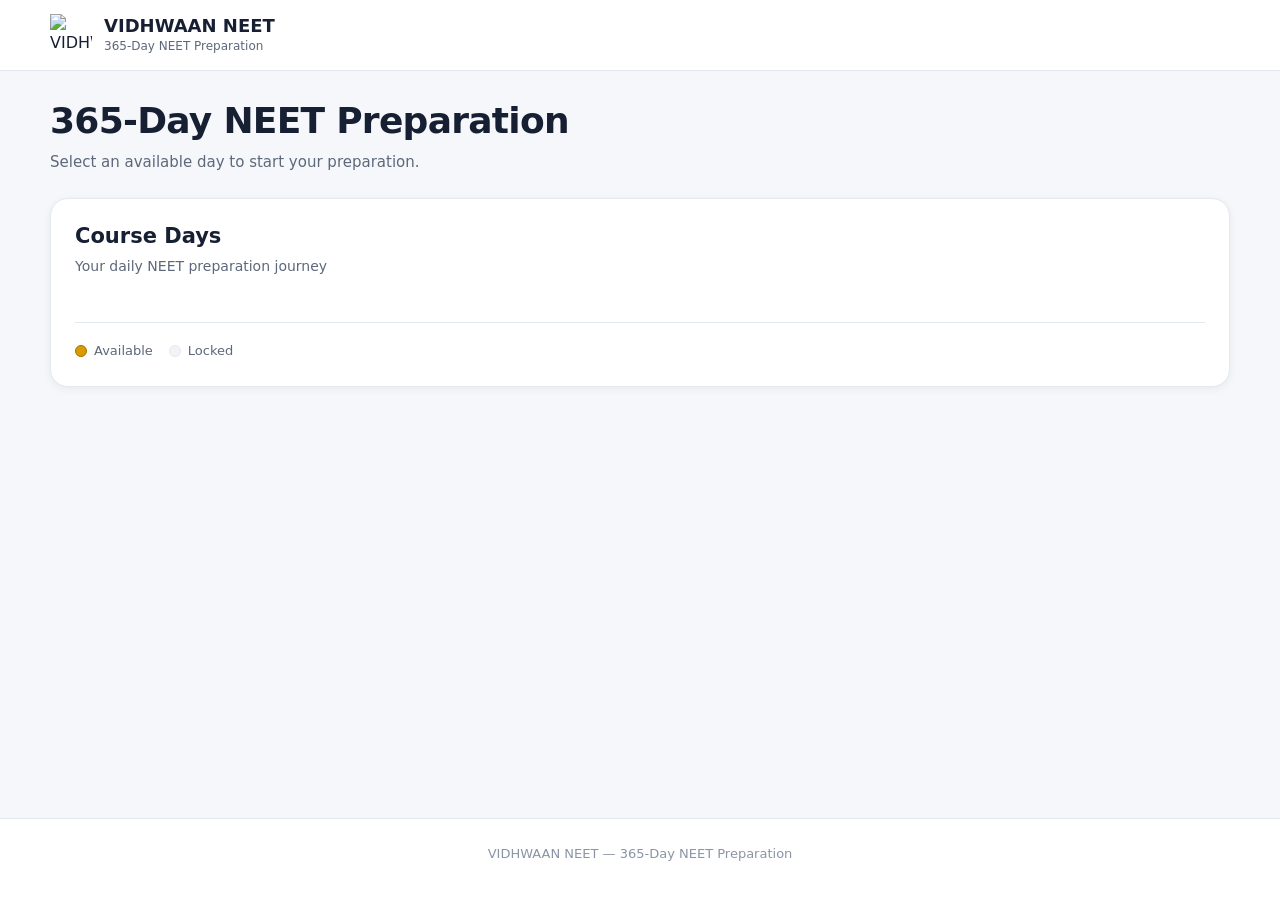
==== commit 35fa1025: "Update index.html" ====
--- a/public/index.html
+++ b/public/index.html
@@ -59,7 +59,7 @@
     href="/icons/icon-192.png"
   >
 
-  <link rel="stylesheet" href="/main.css">
+  <link rel="stylesheet" href="./css/main.css">
 </head>
 
 <body>
@@ -305,7 +305,7 @@
        ====================================================== -->
 
   <script
-    src="/app.js"
+    src="./js/app.js"
     defer
   ></script>
 
--- a/public/css/main.css
+++ b/public/css/main.css
@@ -0,0 +1,1350 @@
+/* =========================================================
+   VIDHWAAN NEET — PRODUCTION MAIN CSS
+   ========================================================= */
+
+:root {
+  --bg: #f5f7fb;
+  --surface: #ffffff;
+  --surface-soft: #f8fafc;
+
+  --text: #172033;
+  --text-secondary: #5d687a;
+  --text-muted: #8a94a6;
+
+  --border: #e4e8ef;
+  --border-strong: #d5dbe5;
+
+  --primary: #1d4ed8;
+  --primary-dark: #163ea8;
+  --primary-soft: #eff6ff;
+
+  --gold: #d89b00;
+  --gold-dark: #a86f00;
+  --gold-soft: #fff8df;
+
+  --green: #15803d;
+  --green-soft: #ecfdf3;
+  --green-border: #86efac;
+
+  --red: #dc2626;
+  --red-soft: #fef2f2;
+  --red-border: #fca5a5;
+
+  --shadow-sm: 0 2px 8px rgba(15, 23, 42, 0.06);
+  --shadow-md: 0 8px 24px rgba(15, 23, 42, 0.08);
+  --shadow-lg: 0 16px 40px rgba(15, 23, 42, 0.10);
+
+  --radius-sm: 8px;
+  --radius-md: 12px;
+  --radius-lg: 18px;
+
+  --max-width: 1180px;
+}
+
+/* =========================================================
+   RESET
+   ========================================================= */
+
+* {
+  box-sizing: border-box;
+}
+
+html {
+  scroll-behavior: smooth;
+  -webkit-text-size-adjust: 100%;
+}
+
+body {
+  margin: 0;
+  min-width: 320px;
+  background: var(--bg);
+  color: var(--text);
+  font-family:
+    Inter,
+    ui-sans-serif,
+    system-ui,
+    -apple-system,
+    BlinkMacSystemFont,
+    "Segoe UI",
+    Roboto,
+    Arial,
+    sans-serif;
+  line-height: 1.6;
+  font-size: 16px;
+}
+
+button,
+input,
+textarea,
+select {
+  font: inherit;
+}
+
+button {
+  border: 0;
+}
+
+button:focus-visible,
+a:focus-visible {
+  outline: 3px solid rgba(29, 78, 216, 0.28);
+  outline-offset: 3px;
+}
+
+img {
+  max-width: 100%;
+  display: block;
+}
+
+.hidden {
+  display: none !important;
+}
+
+/* =========================================================
+   APP SHELL
+   ========================================================= */
+
+#app {
+  min-height: 100vh;
+}
+
+.app-shell {
+  min-height: 100vh;
+  display: flex;
+  flex-direction: column;
+}
+
+/* =========================================================
+   HEADER
+   ========================================================= */
+
+.app-header {
+  position: sticky;
+  top: 0;
+  z-index: 1000;
+
+  width: 100%;
+
+  background: rgba(255, 255, 255, 0.96);
+  border-bottom: 1px solid var(--border);
+
+  backdrop-filter: blur(12px);
+  -webkit-backdrop-filter: blur(12px);
+}
+
+.header-inner {
+  width: min(100% - 32px, var(--max-width));
+  min-height: 70px;
+  margin: 0 auto;
+
+  display: flex;
+  align-items: center;
+  justify-content: space-between;
+  gap: 16px;
+}
+
+.brand {
+  display: flex;
+  align-items: center;
+  gap: 12px;
+  min-width: 0;
+}
+
+.brand-logo {
+  width: 42px;
+  height: 42px;
+
+  object-fit: contain;
+  object-position: center;
+
+  flex: 0 0 42px;
+}
+
+.brand-text {
+  min-width: 0;
+}
+
+.brand-title {
+  margin: 0;
+
+  font-size: 18px;
+  line-height: 1.2;
+  font-weight: 800;
+
+  color: var(--text);
+}
+
+.brand-subtitle {
+  margin: 2px 0 0;
+
+  color: var(--text-secondary);
+  font-size: 12px;
+  line-height: 1.3;
+}
+
+/* =========================================================
+   MAIN CONTAINER
+   ========================================================= */
+
+.main-container {
+  width: min(100% - 32px, var(--max-width));
+  margin: 0 auto;
+
+  padding: 28px 0 60px;
+}
+
+/* =========================================================
+   PAGE TITLE
+   ========================================================= */
+
+.page-heading {
+  margin-bottom: 24px;
+}
+
+.page-heading h1 {
+  margin: 0;
+
+  font-size: clamp(25px, 4vw, 36px);
+  line-height: 1.2;
+  font-weight: 850;
+  letter-spacing: -0.02em;
+}
+
+.page-heading p {
+  margin: 8px 0 0;
+
+  color: var(--text-secondary);
+  font-size: 15px;
+}
+
+/* =========================================================
+   COURSE / DAYS AREA
+   ========================================================= */
+
+.course-card {
+  background: var(--surface);
+  border: 1px solid var(--border);
+  border-radius: var(--radius-lg);
+  box-shadow: var(--shadow-sm);
+
+  padding: 24px;
+}
+
+.course-header {
+  display: flex;
+  align-items: flex-start;
+  justify-content: space-between;
+  gap: 20px;
+
+  margin-bottom: 22px;
+}
+
+.course-header h2 {
+  margin: 0;
+
+  font-size: 21px;
+  line-height: 1.3;
+  font-weight: 800;
+}
+
+.course-header p {
+  margin: 5px 0 0;
+
+  color: var(--text-secondary);
+  font-size: 14px;
+}
+
+/* =========================================================
+   365 DAY GRID
+   ========================================================= */
+
+.days-grid {
+  display: grid;
+
+  grid-template-columns: repeat(auto-fill, minmax(54px, 1fr));
+
+  gap: 10px;
+}
+
+/*
+   Every day is deliberately a circle.
+   The JavaScript controls enabled/locked/current state.
+*/
+
+.day-button,
+.day-circle {
+  width: 54px;
+  height: 54px;
+
+  justify-self: center;
+
+  display: flex;
+  align-items: center;
+  justify-content: center;
+
+  border-radius: 50%;
+
+  border: 1px solid var(--border);
+
+  background: #f1f3f7;
+  color: #a0a8b6;
+
+  font-size: 15px;
+  font-weight: 800;
+
+  cursor: not-allowed;
+
+  user-select: none;
+
+  transition:
+    transform 0.16s ease,
+    box-shadow 0.16s ease,
+    background 0.16s ease,
+    border-color 0.16s ease,
+    color 0.16s ease;
+}
+
+/* Locked days */
+
+.day-button:disabled,
+.day-circle.locked,
+.day-button.locked {
+  opacity: 0.72;
+  cursor: not-allowed;
+}
+
+/* Available day */
+
+.day-button.available,
+.day-circle.available,
+.day-button.active {
+  background: var(--gold);
+  border-color: var(--gold-dark);
+  color: #ffffff;
+
+  cursor: pointer;
+
+  box-shadow:
+    0 4px 10px rgba(216, 155, 0, 0.22);
+}
+
+.day-button.available:hover,
+.day-circle.available:hover,
+.day-button.active:hover {
+  transform: translateY(-2px);
+
+  background: var(--gold-dark);
+
+  box-shadow:
+    0 7px 16px rgba(168, 111, 0, 0.25);
+}
+
+.day-button.available:active,
+.day-circle.available:active,
+.day-button.active:active {
+  transform: translateY(0);
+}
+
+/* Current day */
+
+.day-button.current,
+.day-circle.current {
+  background: var(--gold);
+  border: 3px solid #ffffff;
+  color: #ffffff;
+
+  box-shadow:
+    0 0 0 2px var(--gold),
+    0 6px 16px rgba(216, 155, 0, 0.28);
+}
+
+/* Completed days, if JS adds the class */
+
+.day-button.completed,
+.day-circle.completed {
+  background: var(--green);
+  border-color: var(--green);
+  color: #ffffff;
+  cursor: pointer;
+}
+
+/* =========================================================
+   DAY LEGEND
+   ========================================================= */
+
+.days-legend {
+  display: flex;
+  flex-wrap: wrap;
+  gap: 16px;
+
+  margin-top: 22px;
+  padding-top: 18px;
+
+  border-top: 1px solid var(--border);
+
+  color: var(--text-secondary);
+  font-size: 13px;
+}
+
+.legend-item {
+  display: inline-flex;
+  align-items: center;
+  gap: 7px;
+}
+
+.legend-dot {
+  width: 12px;
+  height: 12px;
+  border-radius: 50%;
+
+  background: #f1f3f7;
+  border: 1px solid var(--border);
+}
+
+.legend-dot.active {
+  background: var(--gold);
+  border-color: var(--gold-dark);
+}
+
+.legend-dot.completed {
+  background: var(--green);
+  border-color: var(--green);
+}
+
+/* =========================================================
+   LESSON VIEW
+   ========================================================= */
+
+.lesson-view {
+  width: 100%;
+}
+
+.lesson-header {
+  margin-bottom: 22px;
+
+  background: var(--surface);
+
+  border: 1px solid var(--border);
+  border-radius: var(--radius-lg);
+
+  padding: 26px;
+
+  box-shadow: var(--shadow-sm);
+}
+
+.lesson-day-label {
+  display: inline-flex;
+  align-items: center;
+
+  min-height: 30px;
+  padding: 4px 11px;
+
+  border-radius: 999px;
+
+  background: var(--gold-soft);
+  color: var(--gold-dark);
+
+  font-size: 13px;
+  font-weight: 800;
+
+  margin-bottom: 12px;
+}
+
+.lesson-title {
+  margin: 0;
+
+  color: var(--text);
+
+  font-size: clamp(24px, 4vw, 34px);
+  line-height: 1.22;
+
+  font-weight: 850;
+  letter-spacing: -0.02em;
+}
+
+.lesson-meta {
+  display: flex;
+  flex-wrap: wrap;
+  gap: 8px 14px;
+
+  margin-top: 12px;
+
+  color: var(--text-secondary);
+  font-size: 14px;
+}
+
+/* =========================================================
+   LEARNING OUTCOMES
+   ========================================================= */
+
+.learning-outcomes {
+  margin-top: 20px;
+
+  padding: 18px 20px;
+
+  background: var(--primary-soft);
+
+  border: 1px solid #bfdbfe;
+  border-radius: var(--radius-md);
+}
+
+.learning-outcomes h3 {
+  margin: 0 0 9px;
+
+  font-size: 17px;
+  font-weight: 800;
+}
+
+.learning-outcomes ul {
+  margin: 0;
+  padding-left: 22px;
+}
+
+.learning-outcomes li {
+  margin: 5px 0;
+}
+
+/* =========================================================
+   LESSON SECTIONS
+   ========================================================= */
+
+.lesson-sections {
+  display: flex;
+  flex-direction: column;
+  gap: 18px;
+}
+
+.lesson-section {
+  background: var(--surface);
+
+  border: 1px solid var(--border);
+  border-radius: var(--radius-lg);
+
+  padding: 25px;
+
+  box-shadow: var(--shadow-sm);
+}
+
+.lesson-section h2 {
+  margin: 0 0 14px;
+
+  color: var(--text);
+
+  font-size: clamp(20px, 3vw, 25px);
+  line-height: 1.3;
+
+  font-weight: 820;
+}
+
+.lesson-section h3,
+.lesson-section h4 {
+  margin: 22px 0 8px;
+
+  color: var(--text);
+
+  font-size: 17px;
+  line-height: 1.4;
+
+  font-weight: 800;
+}
+
+.lesson-content {
+  color: #293548;
+  font-size: 16px;
+  line-height: 1.78;
+
+  overflow-wrap: anywhere;
+  word-break: normal;
+}
+
+.lesson-content p {
+  margin: 0 0 14px;
+}
+
+.lesson-content p:last-child {
+  margin-bottom: 0;
+}
+
+.lesson-content ul,
+.lesson-content ol {
+  margin: 10px 0 16px;
+  padding-left: 24px;
+}
+
+.lesson-content li {
+  margin: 6px 0;
+}
+
+/* =========================================================
+   KEY POINTS
+   ========================================================= */
+
+.key-points,
+.neet-tips {
+  margin-top: 20px;
+
+  padding: 17px 19px;
+
+  border-radius: var(--radius-md);
+}
+
+.key-points {
+  background: #f8fafc;
+  border: 1px solid var(--border);
+}
+
+.neet-tips {
+  background: var(--gold-soft);
+  border: 1px solid #f4d36b;
+}
+
+.key-points h3,
+.neet-tips h3 {
+  margin: 0 0 9px;
+
+  font-size: 16px;
+  font-weight: 800;
+}
+
+.key-points ul,
+.neet-tips ul {
+  margin: 0;
+  padding-left: 21px;
+}
+
+.key-points li,
+.neet-tips li {
+  margin: 5px 0;
+}
+
+/* =========================================================
+   MCQ SECTION
+   ========================================================= */
+
+.mcq-area {
+  margin-top: 28px;
+}
+
+.mcq-header {
+  margin-bottom: 18px;
+
+  background: var(--surface);
+
+  border: 1px solid var(--border);
+  border-radius: var(--radius-lg);
+
+  padding: 23px;
+
+  box-shadow: var(--shadow-sm);
+}
+
+.mcq-header h2 {
+  margin: 0;
+
+  font-size: clamp(22px, 4vw, 29px);
+  line-height: 1.25;
+
+  font-weight: 850;
+}
+
+.mcq-header p {
+  margin: 6px 0 0;
+
+  color: var(--text-secondary);
+  font-size: 14px;
+}
+
+/* =========================================================
+   INDIVIDUAL QUESTION
+   ========================================================= */
+
+.mcq-list {
+  display: flex;
+  flex-direction: column;
+  gap: 18px;
+}
+
+.mcq-card {
+  background: var(--surface);
+
+  border: 1px solid var(--border);
+  border-radius: var(--radius-lg);
+
+  padding: 22px;
+
+  box-shadow: var(--shadow-sm);
+}
+
+.mcq-number {
+  display: inline-flex;
+  align-items: center;
+  justify-content: center;
+
+  min-width: 30px;
+  height: 30px;
+
+  padding: 0 9px;
+
+  border-radius: 999px;
+
+  background: var(--primary-soft);
+  color: var(--primary);
+
+  font-size: 13px;
+  font-weight: 850;
+
+  margin-bottom: 11px;
+}
+
+.mcq-question {
+  margin: 0 0 17px;
+
+  color: var(--text);
+
+  font-size: 17px;
+  line-height: 1.55;
+
+  font-weight: 750;
+
+  overflow-wrap: anywhere;
+}
+
+/* =========================================================
+   MCQ OPTIONS
+   ========================================================= */
+
+.mcq-options {
+  display: flex;
+  flex-direction: column;
+  gap: 10px;
+}
+
+.mcq-option {
+  position: relative;
+
+  width: 100%;
+
+  display: flex;
+  align-items: flex-start;
+
+  gap: 12px;
+
+  padding: 14px 15px;
+
+  text-align: left;
+
+  border: 1px solid var(--border-strong);
+  border-radius: 12px;
+
+  background: #ffffff;
+  color: var(--text);
+
+  cursor: pointer;
+
+  transition:
+    background 0.15s ease,
+    border-color 0.15s ease,
+    box-shadow 0.15s ease,
+    transform 0.15s ease;
+}
+
+.mcq-option:hover:not(:disabled) {
+  background: #f8fafc;
+
+  border-color: #b8c2d2;
+
+  transform: translateY(-1px);
+
+  box-shadow: var(--shadow-sm);
+}
+
+.mcq-option:active:not(:disabled) {
+  transform: translateY(0);
+}
+
+.mcq-option:disabled {
+  cursor: default;
+}
+
+.option-letter {
+  width: 30px;
+  height: 30px;
+
+  flex: 0 0 30px;
+
+  display: flex;
+  align-items: center;
+  justify-content: center;
+
+  border-radius: 50%;
+
+  background: #eef1f5;
+  color: #536074;
+
+  font-size: 13px;
+  font-weight: 850;
+}
+
+.option-text {
+  flex: 1;
+
+  padding-top: 3px;
+
+  font-size: 15px;
+  line-height: 1.55;
+
+  overflow-wrap: anywhere;
+}
+
+/* =========================================================
+   MCQ CORRECT / WRONG STATES
+   ========================================================= */
+
+.mcq-option.correct {
+  background: var(--green-soft);
+  border-color: var(--green-border);
+  color: #14532d;
+}
+
+.mcq-option.correct .option-letter {
+  background: var(--green);
+  color: #ffffff;
+}
+
+.mcq-option.wrong {
+  background: var(--red-soft);
+  border-color: var(--red-border);
+  color: #7f1d1d;
+}
+
+.mcq-option.wrong .option-letter {
+  background: var(--red);
+  color: #ffffff;
+}
+
+/*
+   If JS uses selected / incorrect / answer classes,
+   these aliases preserve the same visual behavior.
+*/
+
+.mcq-option.selected-correct,
+.mcq-option.is-correct {
+  background: var(--green-soft);
+  border-color: var(--green-border);
+}
+
+.mcq-option.selected-wrong,
+.mcq-option.is-wrong {
+  background: var(--red-soft);
+  border-color: var(--red-border);
+}
+
+/* =========================================================
+   ANSWER / EXPLANATION
+   ========================================================= */
+
+.mcq-answer {
+  margin-top: 16px;
+
+  padding: 16px 17px;
+
+  background: var(--green-soft);
+
+  border: 1px solid var(--green-border);
+  border-radius: var(--radius-md);
+
+  color: #14532d;
+}
+
+.mcq-answer-title {
+  margin: 0 0 6px;
+
+  font-size: 14px;
+  font-weight: 850;
+}
+
+.mcq-answer-text {
+  margin: 0;
+
+  font-size: 15px;
+  line-height: 1.65;
+}
+
+.mcq-explanation {
+  margin-top: 11px;
+
+  padding: 15px 17px;
+
+  background: #f8fafc;
+
+  border: 1px solid var(--border);
+
+  border-radius: var(--radius-md);
+
+  color: #344054;
+}
+
+.mcq-explanation-title {
+  margin: 0 0 5px;
+
+  font-size: 14px;
+  font-weight: 850;
+
+  color: var(--text);
+}
+
+.mcq-explanation-text {
+  margin: 0;
+
+  font-size: 15px;
+  line-height: 1.65;
+}
+
+/* =========================================================
+   BACK / NAVIGATION
+   ========================================================= */
+
+.lesson-navigation {
+  display: flex;
+  align-items: center;
+  justify-content: space-between;
+  gap: 12px;
+
+  margin-bottom: 18px;
+}
+
+.back-button,
+.secondary-button {
+  display: inline-flex;
+  align-items: center;
+  justify-content: center;
+
+  min-height: 42px;
+
+  padding: 9px 15px;
+
+  border-radius: 10px;
+
+  background: #ffffff;
+
+  border: 1px solid var(--border-strong);
+
+  color: var(--text);
+
+  font-weight: 750;
+
+  cursor: pointer;
+
+  transition:
+    background 0.15s ease,
+    border-color 0.15s ease,
+    transform 0.15s ease;
+}
+
+.back-button:hover,
+.secondary-button:hover {
+  background: #f8fafc;
+  border-color: #b9c2d0;
+}
+
+.back-button:active,
+.secondary-button:active {
+  transform: translateY(1px);
+}
+
+/* =========================================================
+   LOADING
+   ========================================================= */
+
+.loading-state {
+  min-height: 260px;
+
+  display: flex;
+  flex-direction: column;
+
+  align-items: center;
+  justify-content: center;
+
+  gap: 12px;
+
+  color: var(--text-secondary);
+
+  text-align: center;
+}
+
+.loading-spinner {
+  width: 34px;
+  height: 34px;
+
+  border: 3px solid #e5e7eb;
+  border-top-color: var(--primary);
+
+  border-radius: 50%;
+
+  animation: spin 0.8s linear infinite;
+}
+
+@keyframes spin {
+  to {
+    transform: rotate(360deg);
+  }
+}
+
+/* =========================================================
+   ERROR
+   ========================================================= */
+
+.error-state {
+  padding: 24px;
+
+  background: var(--red-soft);
+
+  border: 1px solid var(--red-border);
+
+  border-radius: var(--radius-lg);
+
+  color: #7f1d1d;
+}
+
+.error-state h2 {
+  margin: 0 0 8px;
+
+  font-size: 20px;
+  font-weight: 800;
+}
+
+.error-state p {
+  margin: 0;
+
+  line-height: 1.6;
+}
+
+/* =========================================================
+   EMPTY STATE
+   ========================================================= */
+
+.empty-state {
+  padding: 40px 20px;
+
+  text-align: center;
+
+  color: var(--text-secondary);
+}
+
+/* =========================================================
+   FOOTER
+   ========================================================= */
+
+.app-footer {
+  margin-top: auto;
+
+  padding: 25px 16px 35px;
+
+  border-top: 1px solid var(--border);
+
+  background: #ffffff;
+
+  color: var(--text-muted);
+
+  text-align: center;
+
+  font-size: 13px;
+}
+
+.app-footer p {
+  margin: 0;
+}
+
+/* =========================================================
+   TABLET
+   ========================================================= */
+
+@media (max-width: 800px) {
+  .header-inner,
+  .main-container {
+    width: min(100% - 24px, var(--max-width));
+  }
+
+  .main-container {
+    padding-top: 22px;
+    padding-bottom: 45px;
+  }
+
+  .course-card {
+    padding: 20px;
+  }
+
+  .days-grid {
+    grid-template-columns: repeat(auto-fill, minmax(50px, 1fr));
+    gap: 9px;
+  }
+
+  .day-button,
+  .day-circle {
+    width: 50px;
+    height: 50px;
+  }
+
+  .lesson-header,
+  .lesson-section,
+  .mcq-card {
+    padding: 20px;
+  }
+}
+
+/* =========================================================
+   MOBILE
+   ========================================================= */
+
+@media (max-width: 560px) {
+  body {
+    font-size: 15px;
+  }
+
+  .header-inner {
+    min-height: 62px;
+  }
+
+  .brand-logo {
+    width: 38px;
+    height: 38px;
+    flex-basis: 38px;
+  }
+
+  .brand-title {
+    font-size: 16px;
+  }
+
+  .brand-subtitle {
+    font-size: 11px;
+  }
+
+  .main-container {
+    width: calc(100% - 20px);
+
+    padding-top: 17px;
+    padding-bottom: 35px;
+  }
+
+  .page-heading {
+    margin-bottom: 17px;
+  }
+
+  .page-heading h1 {
+    font-size: 25px;
+  }
+
+  .page-heading p {
+    font-size: 13px;
+  }
+
+  .course-card {
+    padding: 15px;
+
+    border-radius: 15px;
+  }
+
+  .course-header {
+    margin-bottom: 17px;
+  }
+
+  .course-header h2 {
+    font-size: 18px;
+  }
+
+  .course-header p {
+    font-size: 13px;
+  }
+
+  /*
+     Keep circles evenly spaced on small screens.
+     6 columns gives a clean 365-day calendar-style layout.
+  */
+
+  .days-grid {
+    grid-template-columns: repeat(6, 1fr);
+    gap: 9px 5px;
+  }
+
+  .day-button,
+  .day-circle {
+    width: 43px;
+    height: 43px;
+
+    font-size: 13px;
+  }
+
+  .days-legend {
+    gap: 10px 14px;
+
+    margin-top: 17px;
+    padding-top: 14px;
+
+    font-size: 12px;
+  }
+
+  .lesson-navigation {
+    margin-bottom: 12px;
+  }
+
+  .back-button,
+  .secondary-button {
+    min-height: 40px;
+    padding: 8px 12px;
+
+    font-size: 13px;
+  }
+
+  .lesson-header {
+    padding: 18px 16px;
+
+    border-radius: 15px;
+  }
+
+  .lesson-title {
+    font-size: 24px;
+  }
+
+  .lesson-meta {
+    font-size: 12px;
+  }
+
+  .lesson-section {
+    padding: 18px 16px;
+
+    border-radius: 15px;
+  }
+
+  .lesson-section h2 {
+    font-size: 20px;
+  }
+
+  .lesson-content {
+    font-size: 15px;
+    line-height: 1.72;
+  }
+
+  .learning-outcomes {
+    padding: 14px 15px;
+  }
+
+  .key-points,
+  .neet-tips {
+    padding: 14px 15px;
+  }
+
+  .mcq-area {
+    margin-top: 20px;
+  }
+
+  .mcq-header {
+    padding: 17px 16px;
+
+    border-radius: 15px;
+  }
+
+  .mcq-header h2 {
+    font-size: 22px;
+  }
+
+  .mcq-card {
+    padding: 17px 15px;
+
+    border-radius: 15px;
+  }
+
+  .mcq-question {
+    font-size: 16px;
+  }
+
+  .mcq-option {
+    padding: 12px 11px;
+    gap: 9px;
+  }
+
+  .option-letter {
+    width: 28px;
+    height: 28px;
+    flex-basis: 28px;
+
+    font-size: 12px;
+  }
+
+  .option-text {
+    font-size: 14px;
+    line-height: 1.5;
+  }
+
+  .mcq-answer,
+  .mcq-explanation {
+    padding: 13px 14px;
+  }
+
+  .mcq-answer-text,
+  .mcq-explanation-text {
+    font-size: 14px;
+  }
+}
+
+/* =========================================================
+   VERY SMALL PHONES
+   ========================================================= */
+
+@media (max-width: 360px) {
+  .days-grid {
+    grid-template-columns: repeat(5, 1fr);
+    gap: 9px 4px;
+  }
+
+  .day-button,
+  .day-circle {
+    width: 42px;
+    height: 42px;
+  }
+
+  .brand-subtitle {
+    display: none;
+  }
+}
+
+/* =========================================================
+   REDUCED MOTION
+   ========================================================= */
+
+@media (prefers-reduced-motion: reduce) {
+  *,
+  *::before,
+  *::after {
+    scroll-behavior: auto !important;
+    animation-duration: 0.01ms !important;
+    animation-iteration-count: 1 !important;
+    transition-duration: 0.01ms !important;
+  }
+}
+
+/* =========================================================
+   PRINT
+   ========================================================= */
+
+@media print {
+  .app-header {
+    position: static;
+  }
+
+  .days-grid,
+  .lesson-navigation,
+  .app-footer {
+    display: none !important;
+  }
+
+  .main-container {
+    width: 100%;
+    padding: 0;
+  }
+
+  .lesson-header,
+  .lesson-section,
+  .mcq-card {
+    box-shadow: none;
+    break-inside: avoid;
+  }
+}
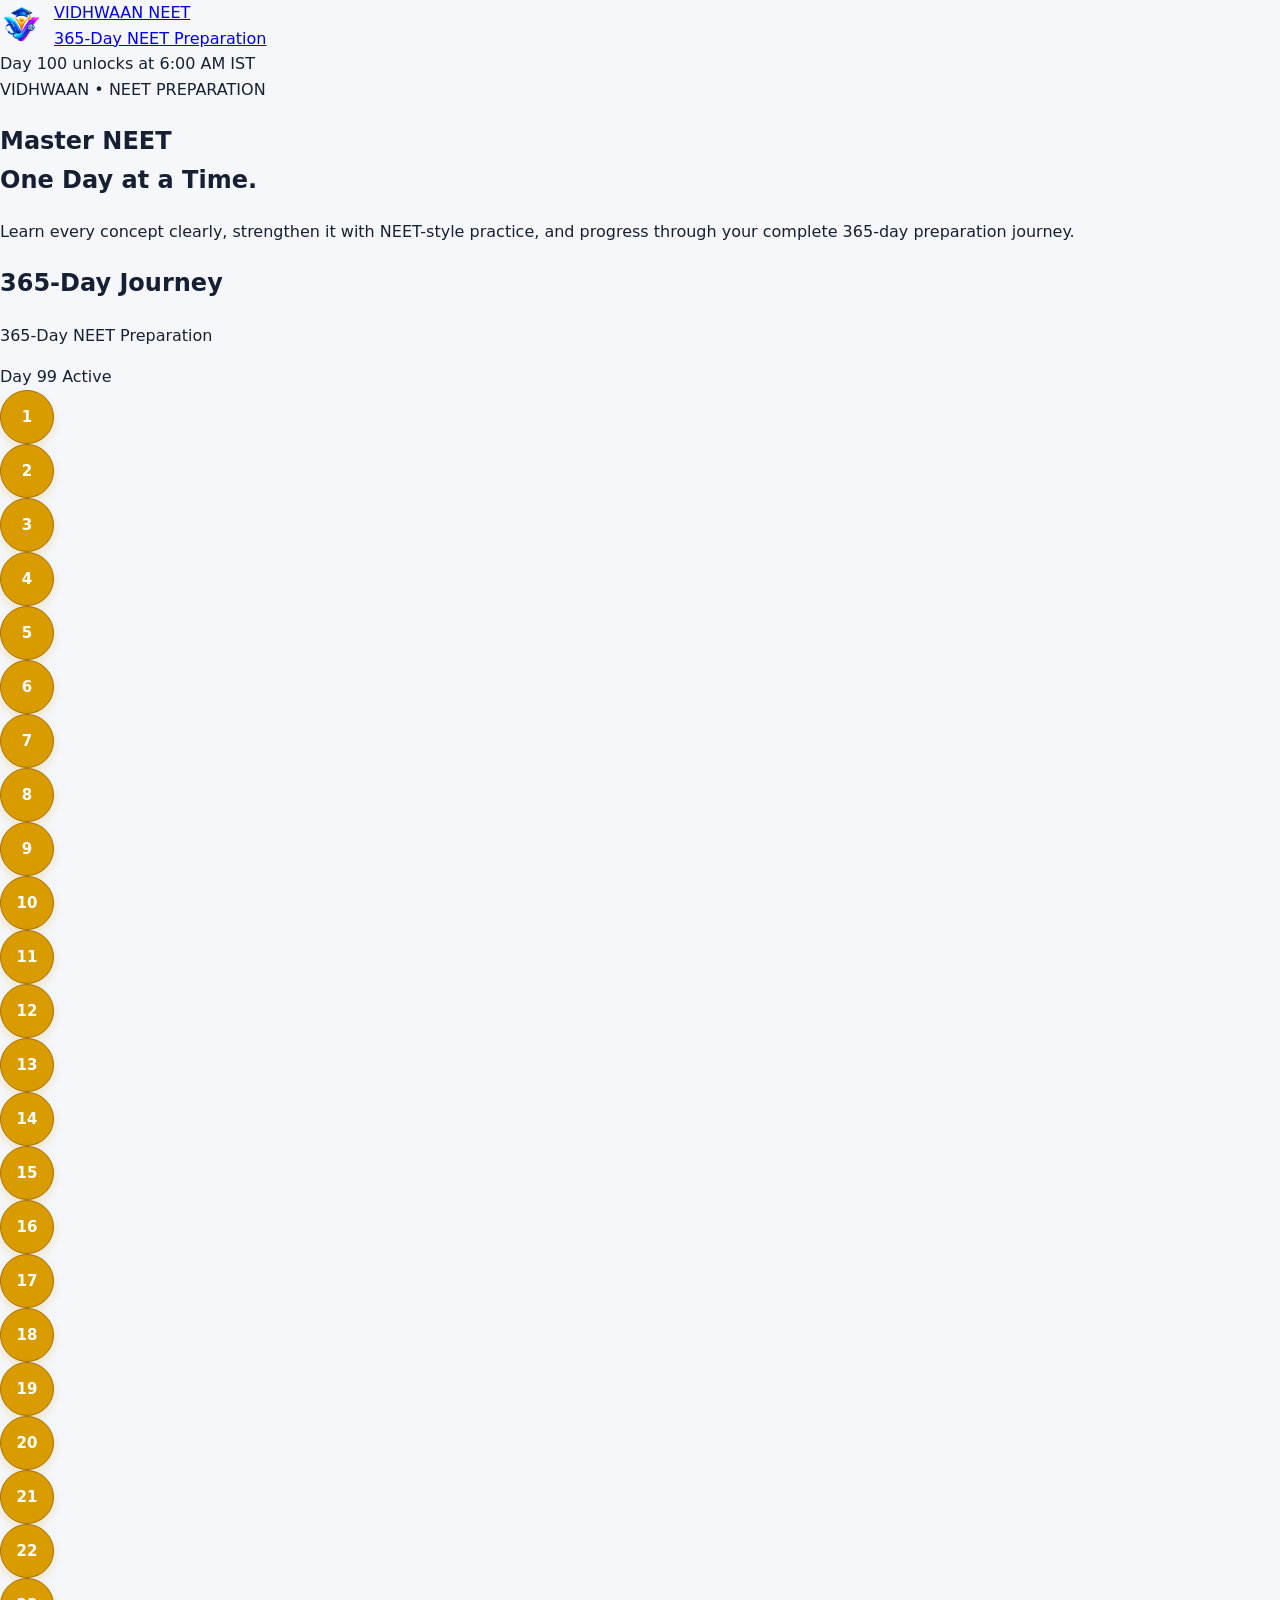
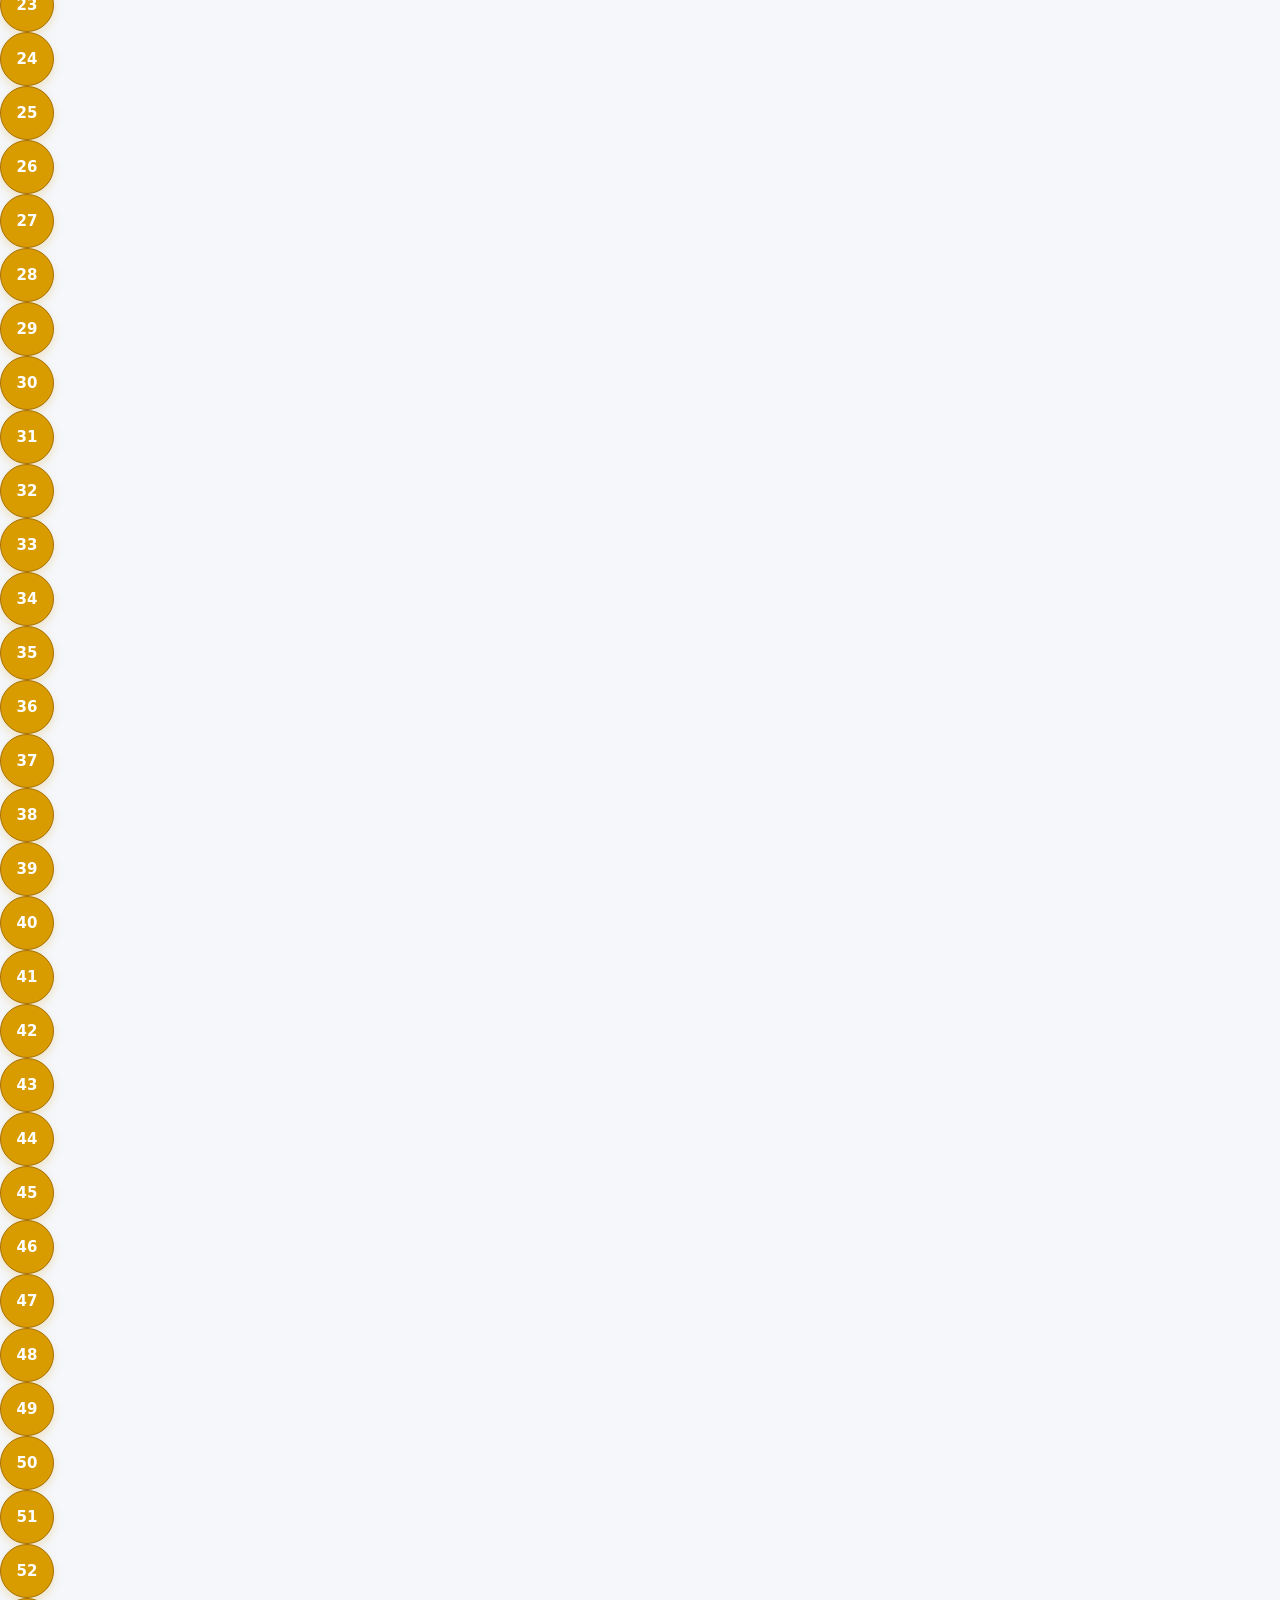
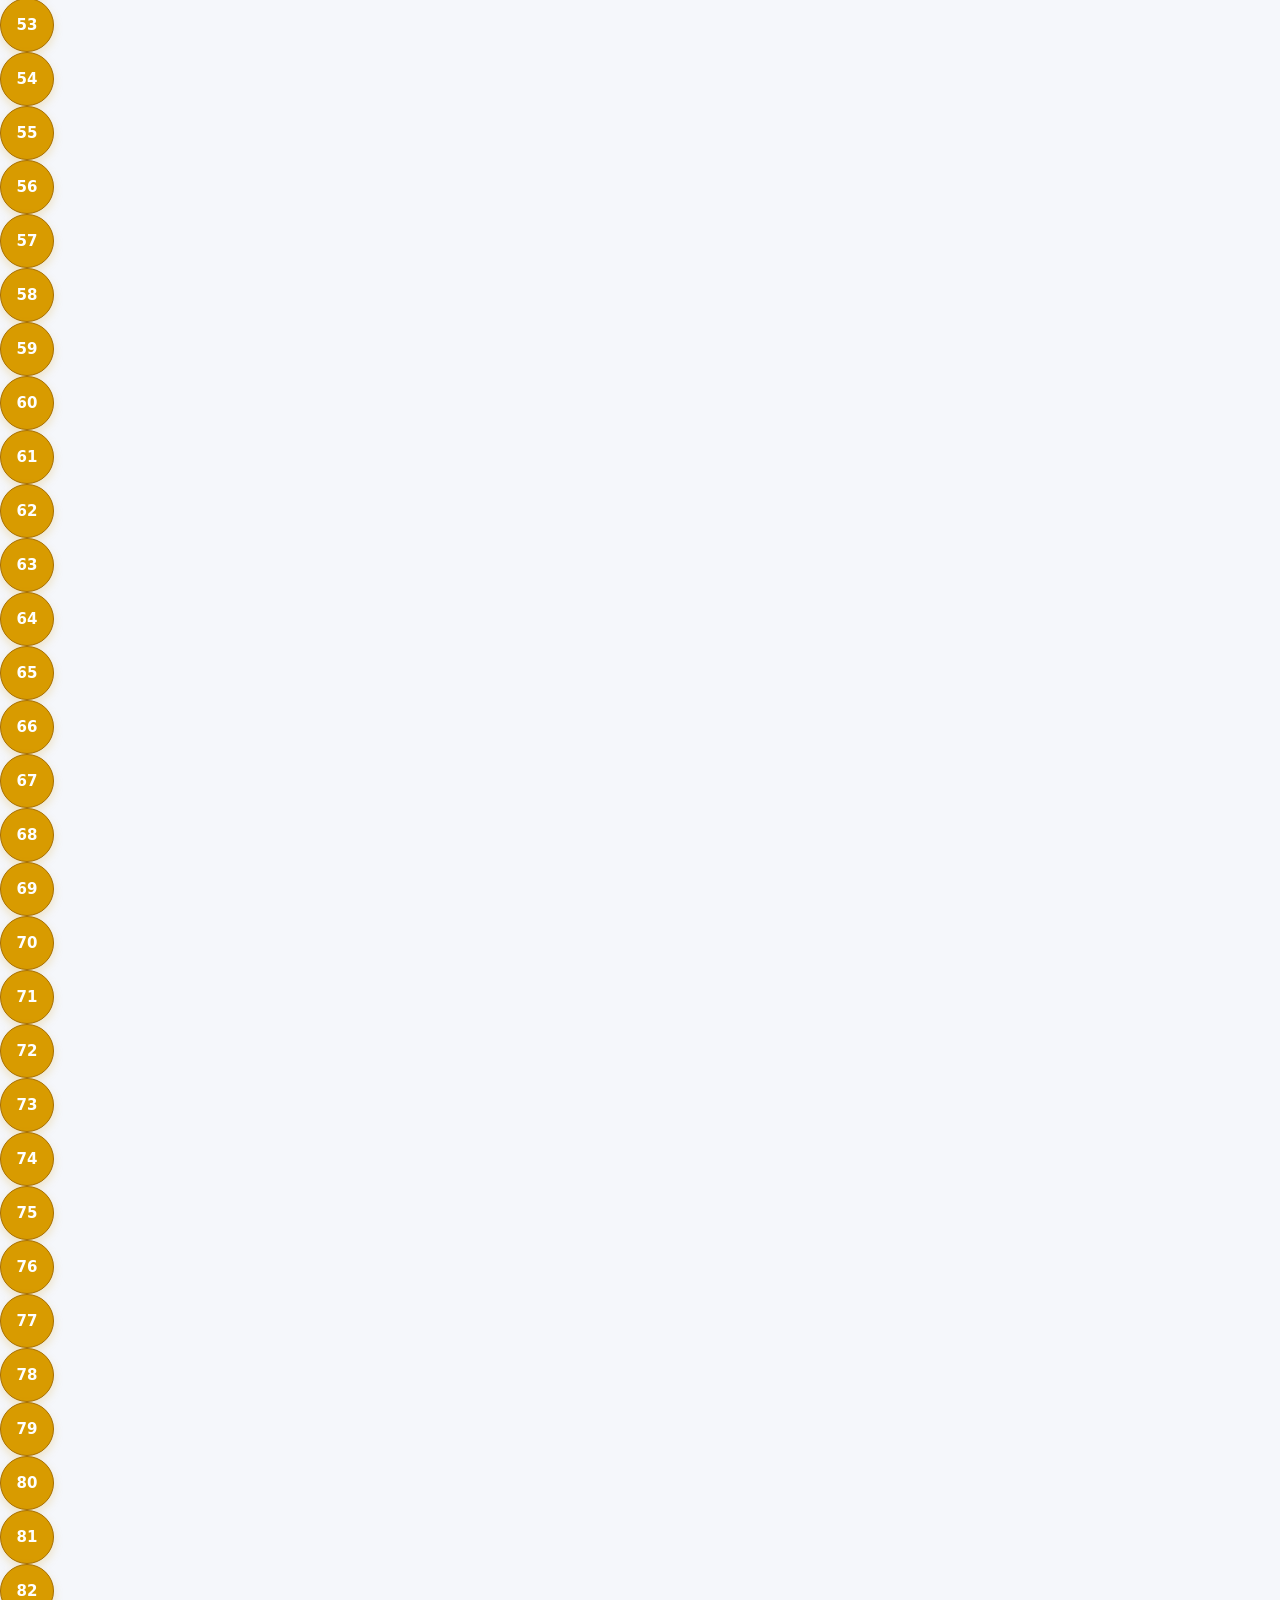
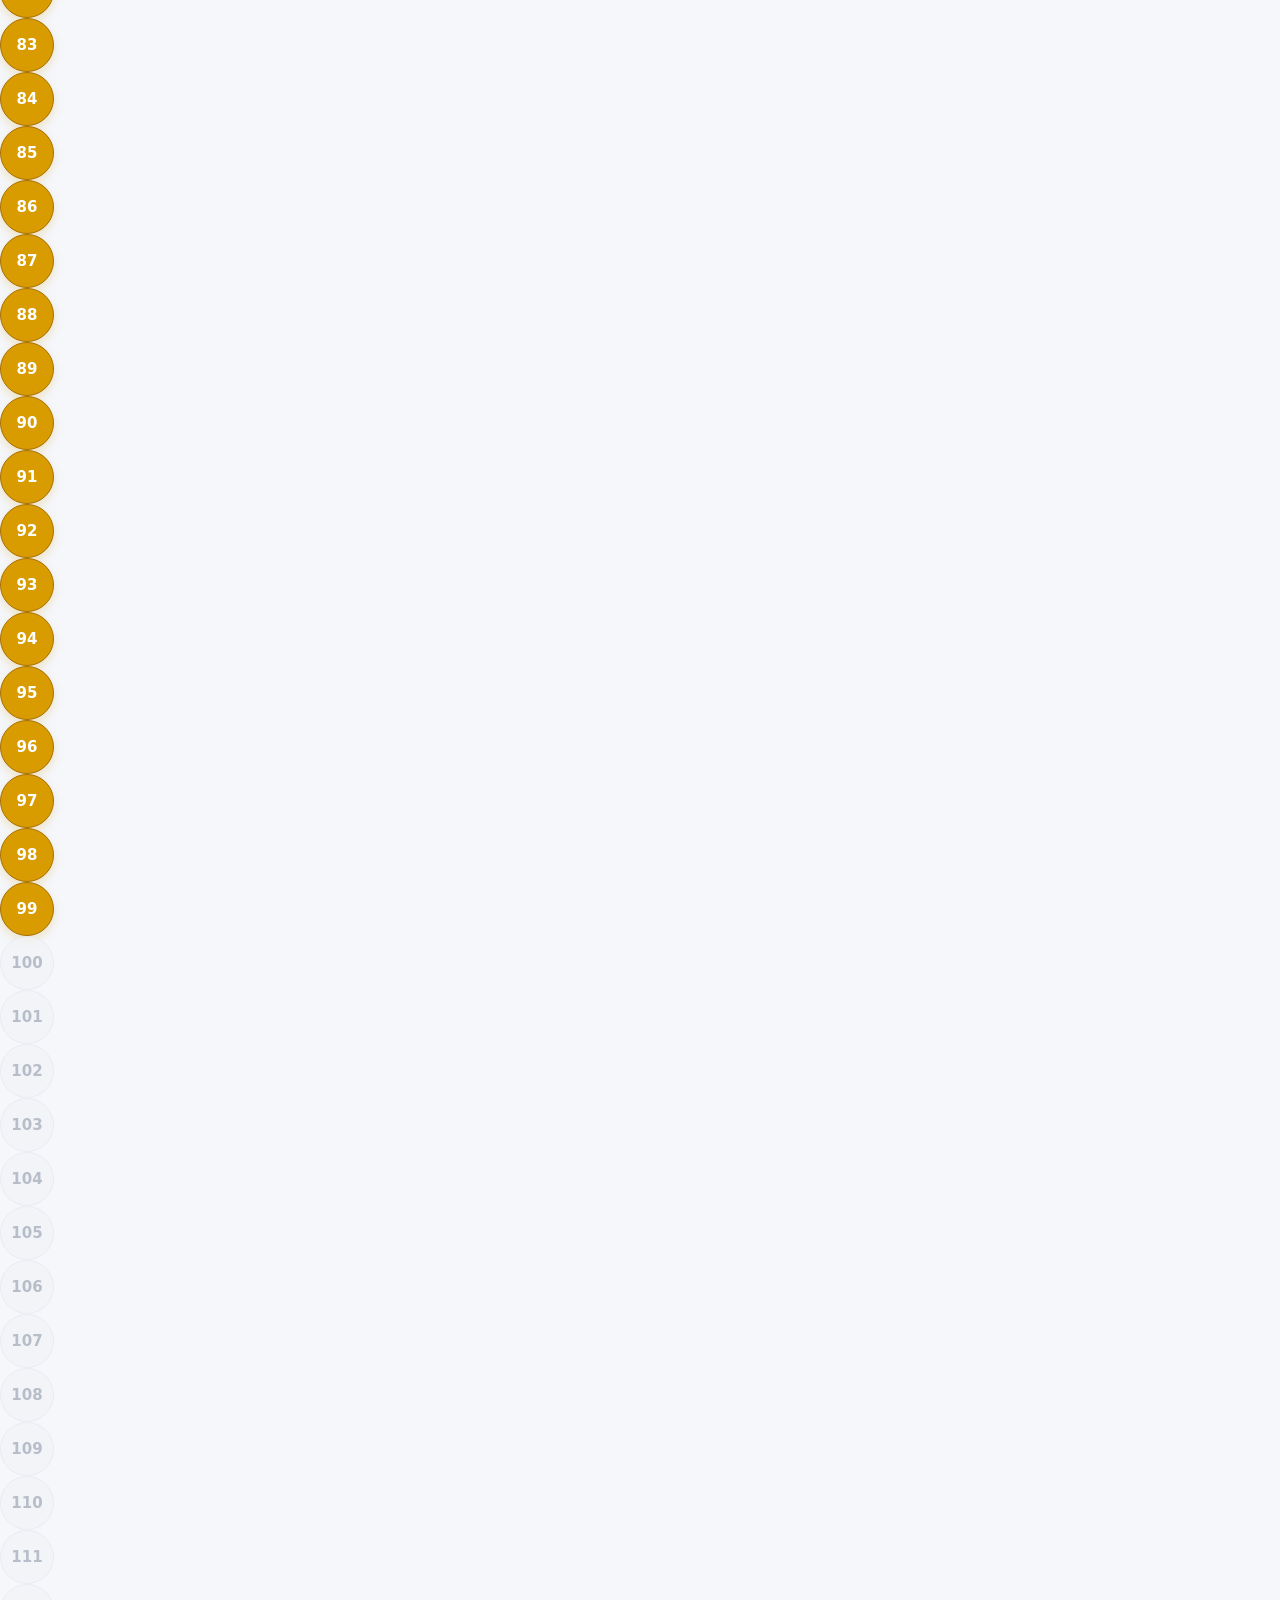
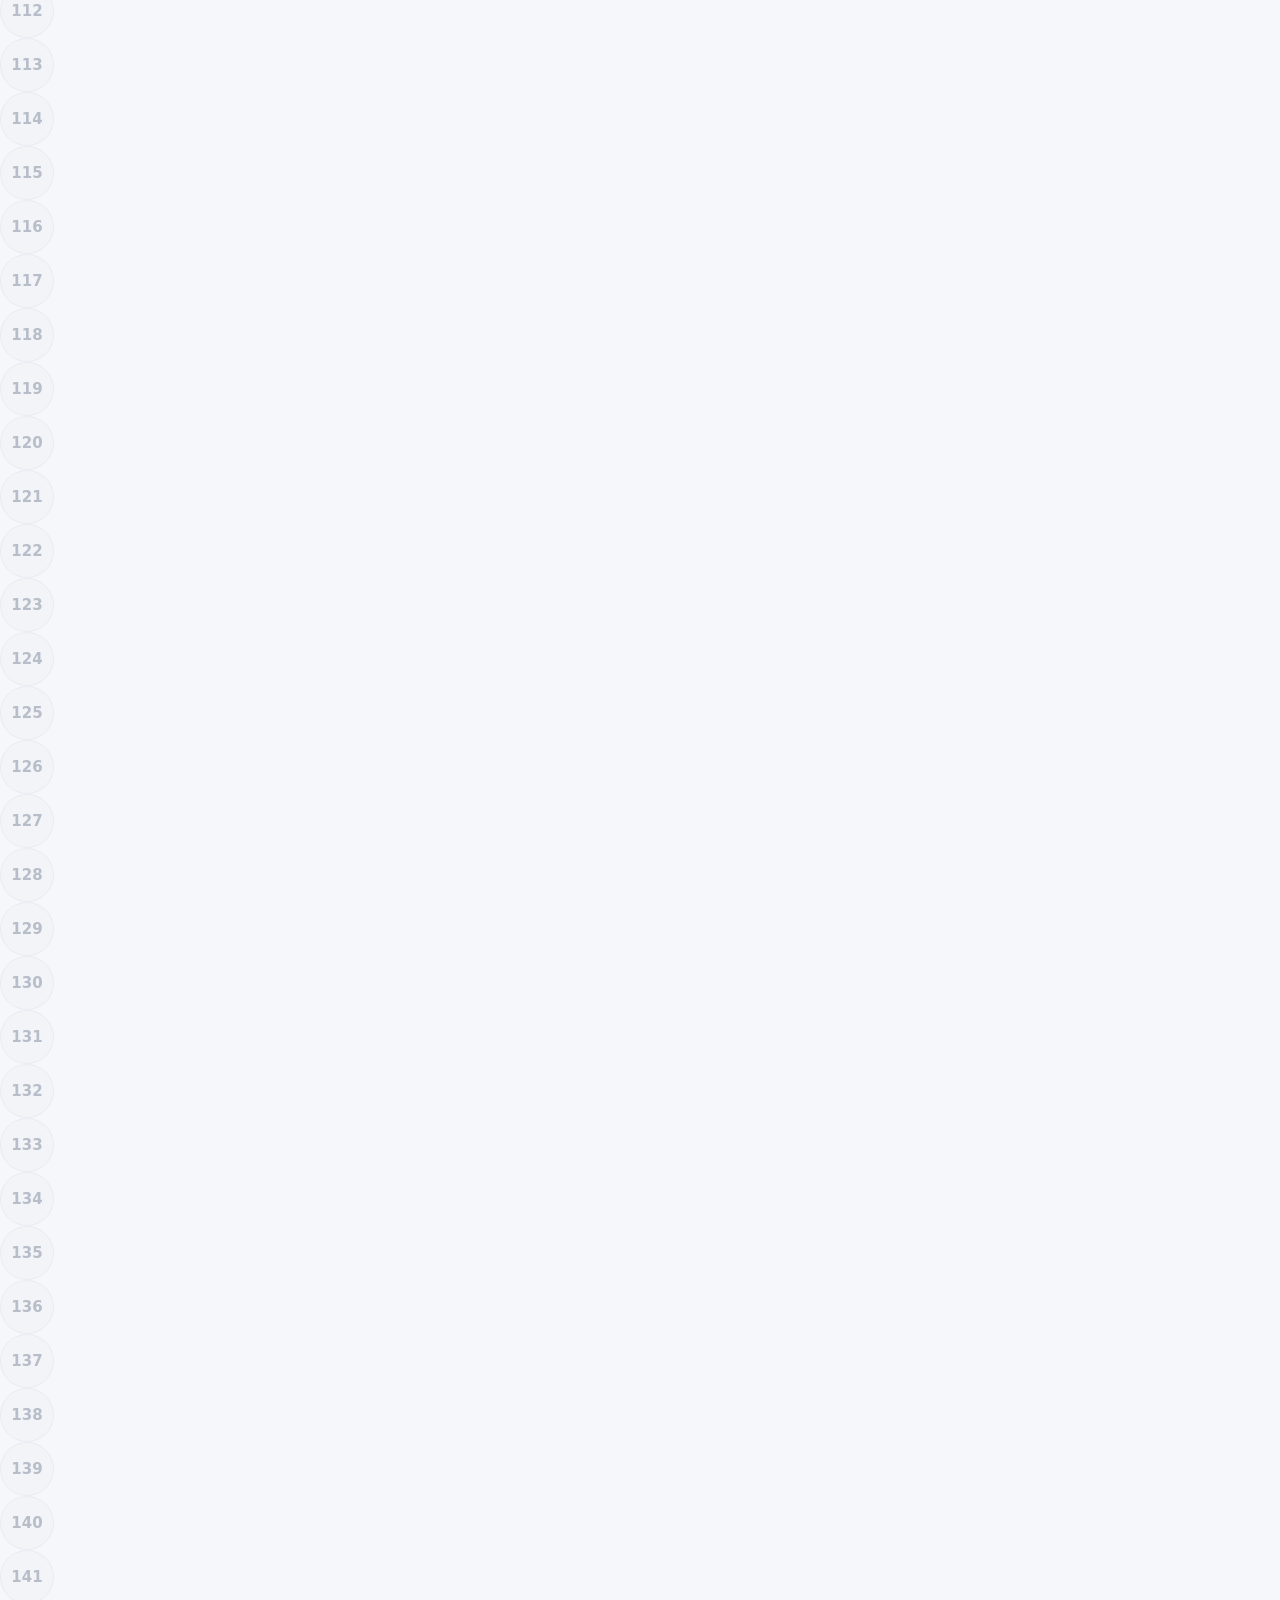
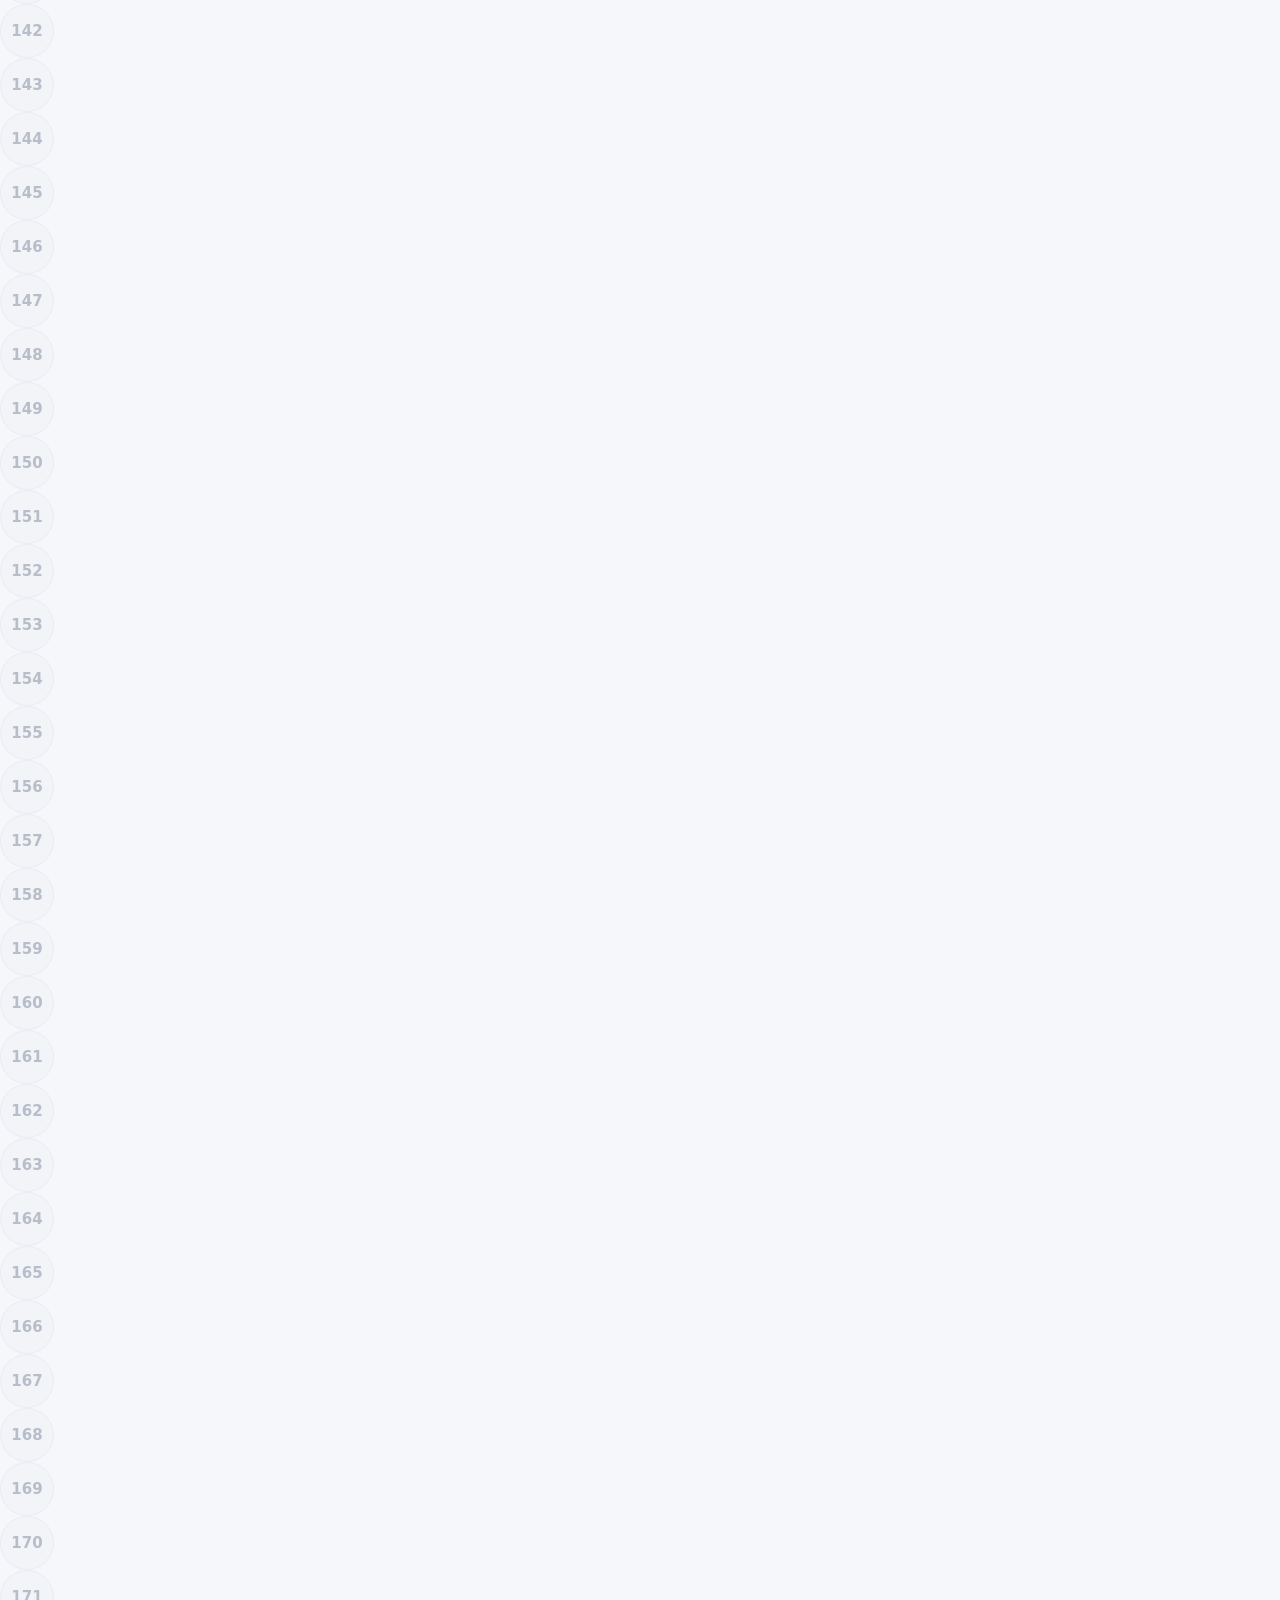
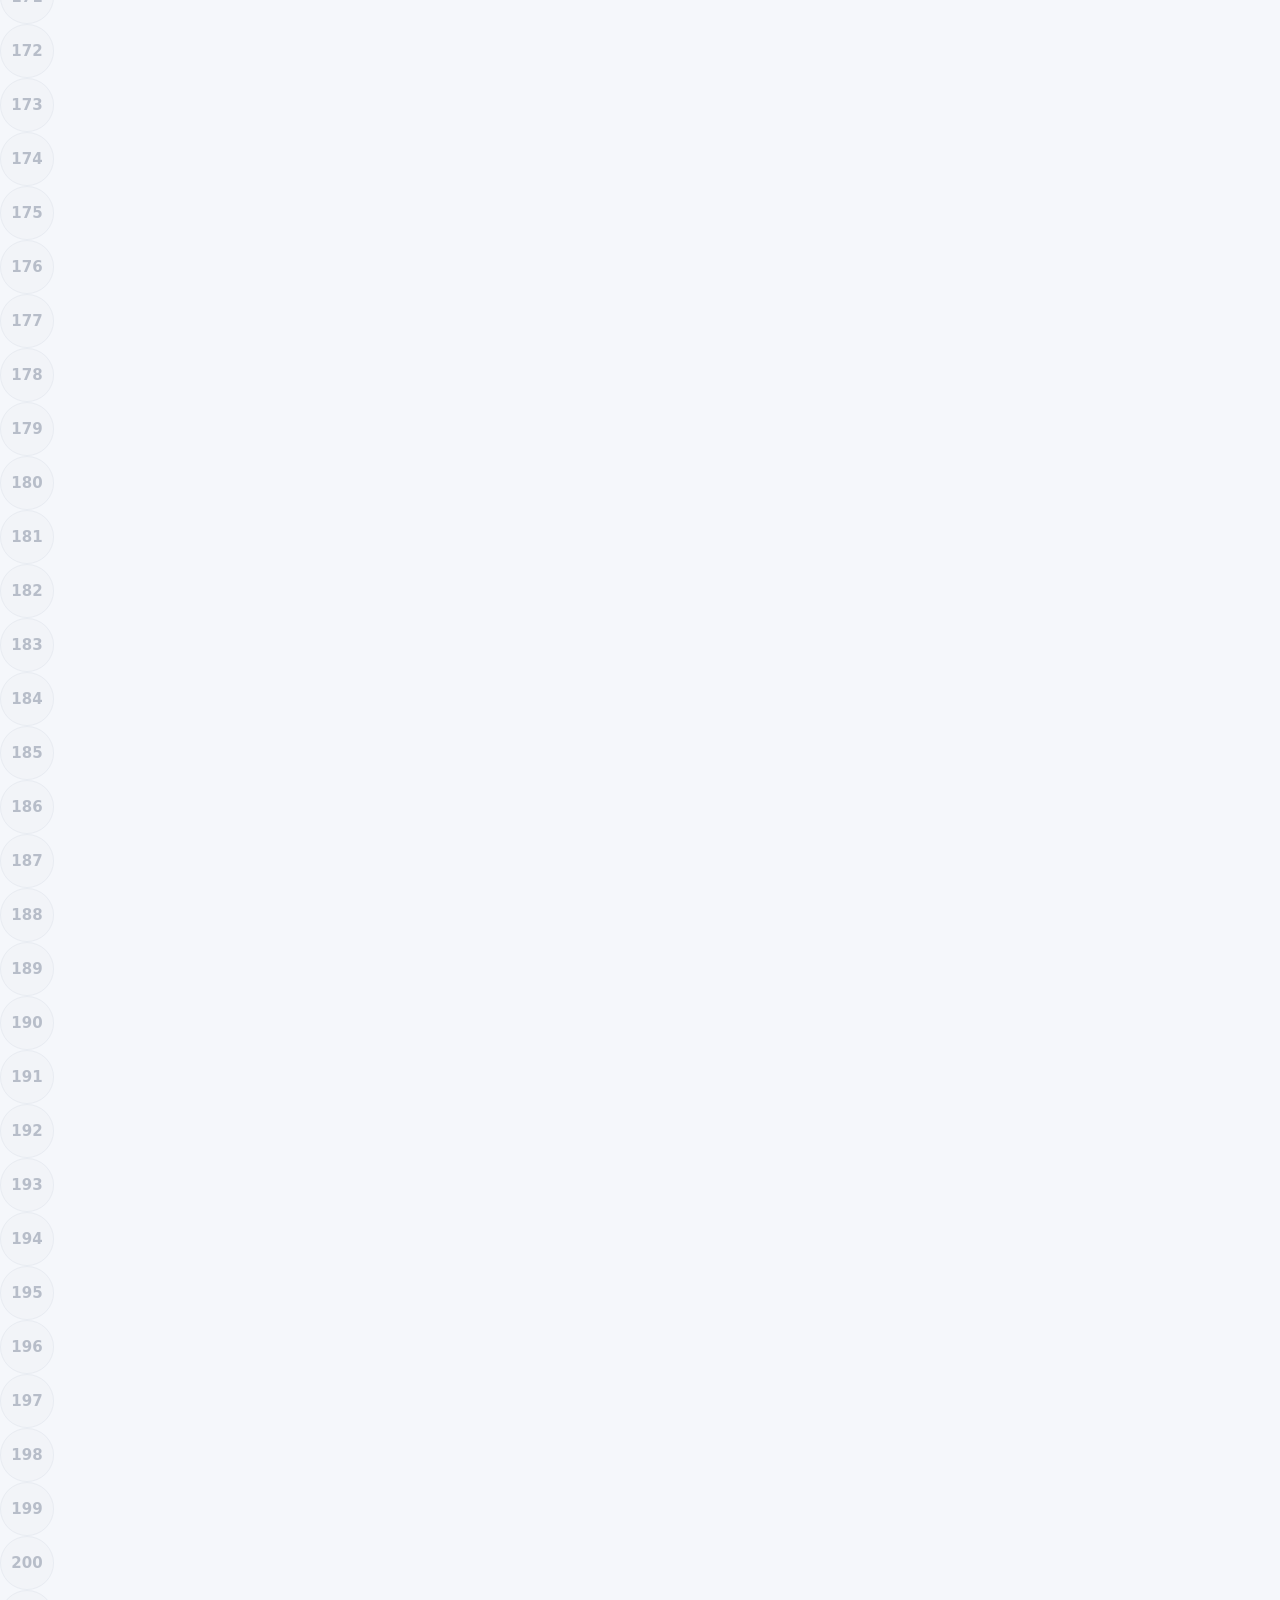
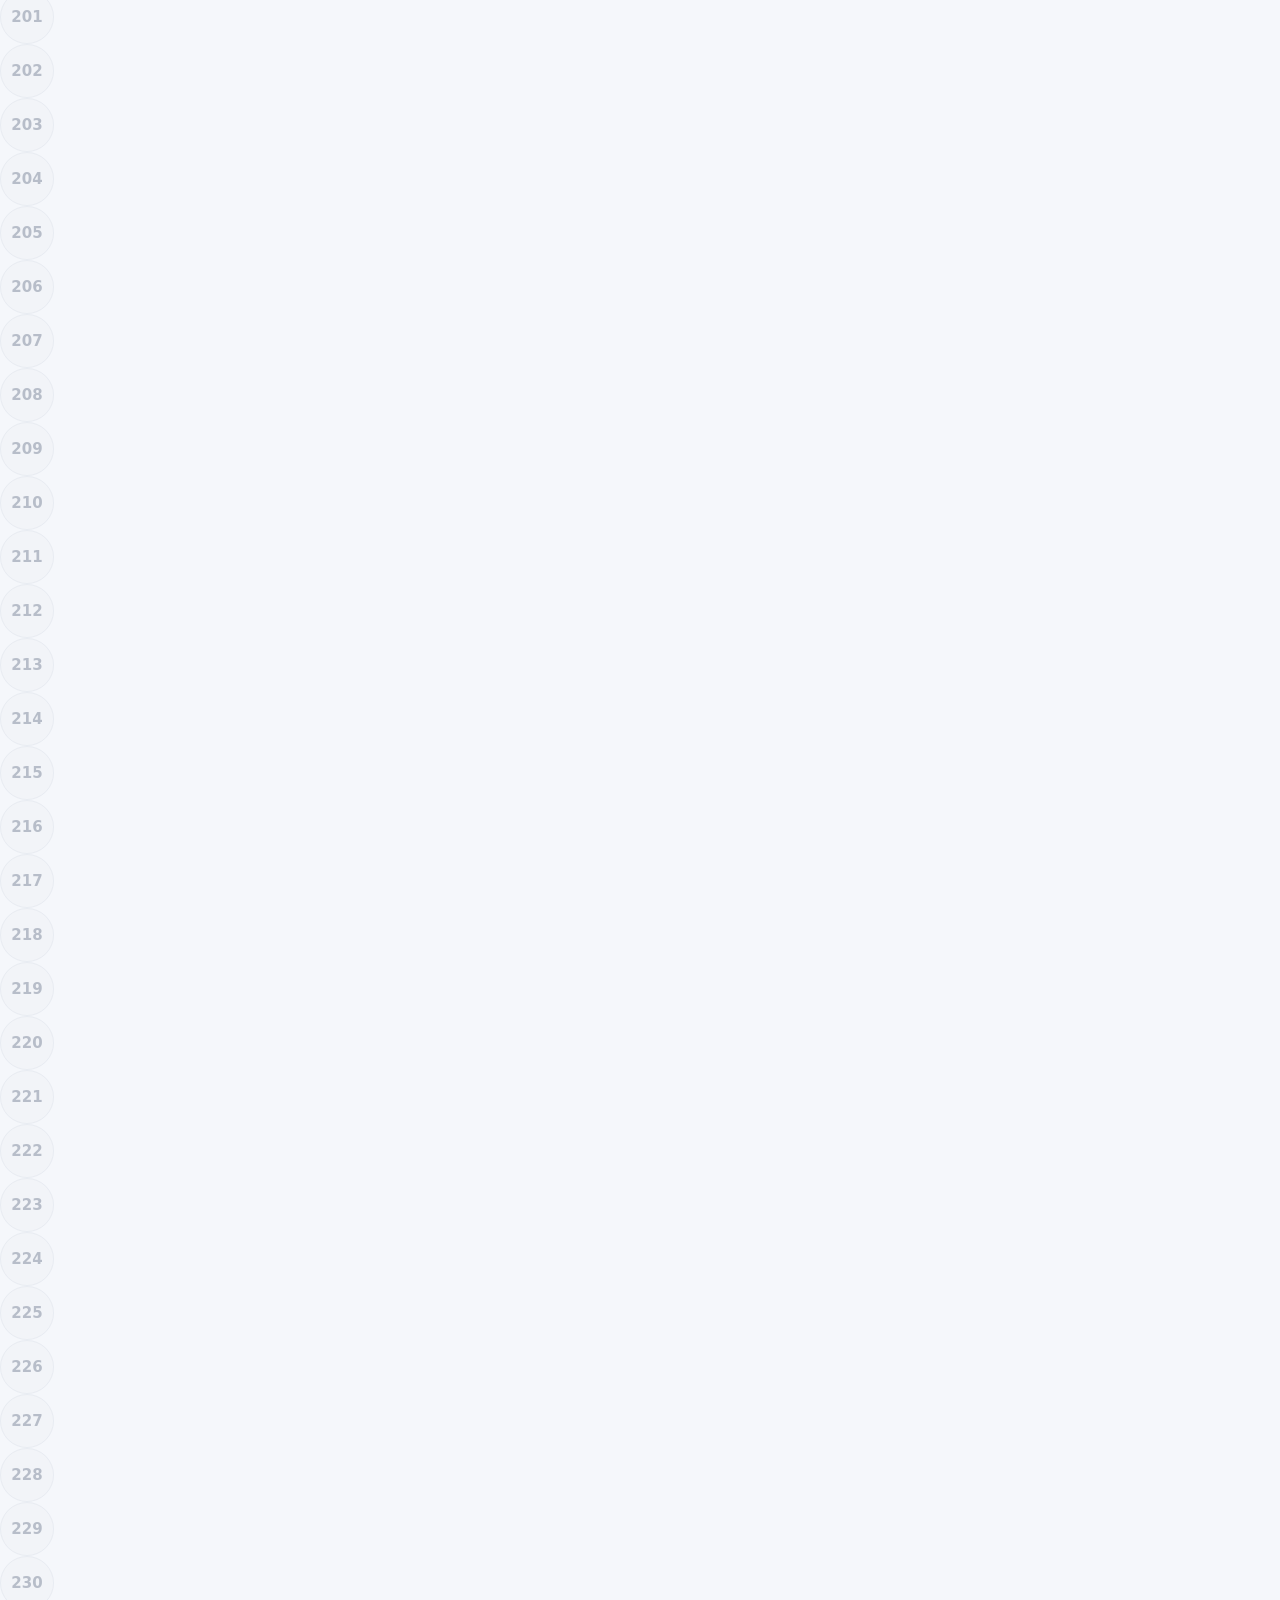
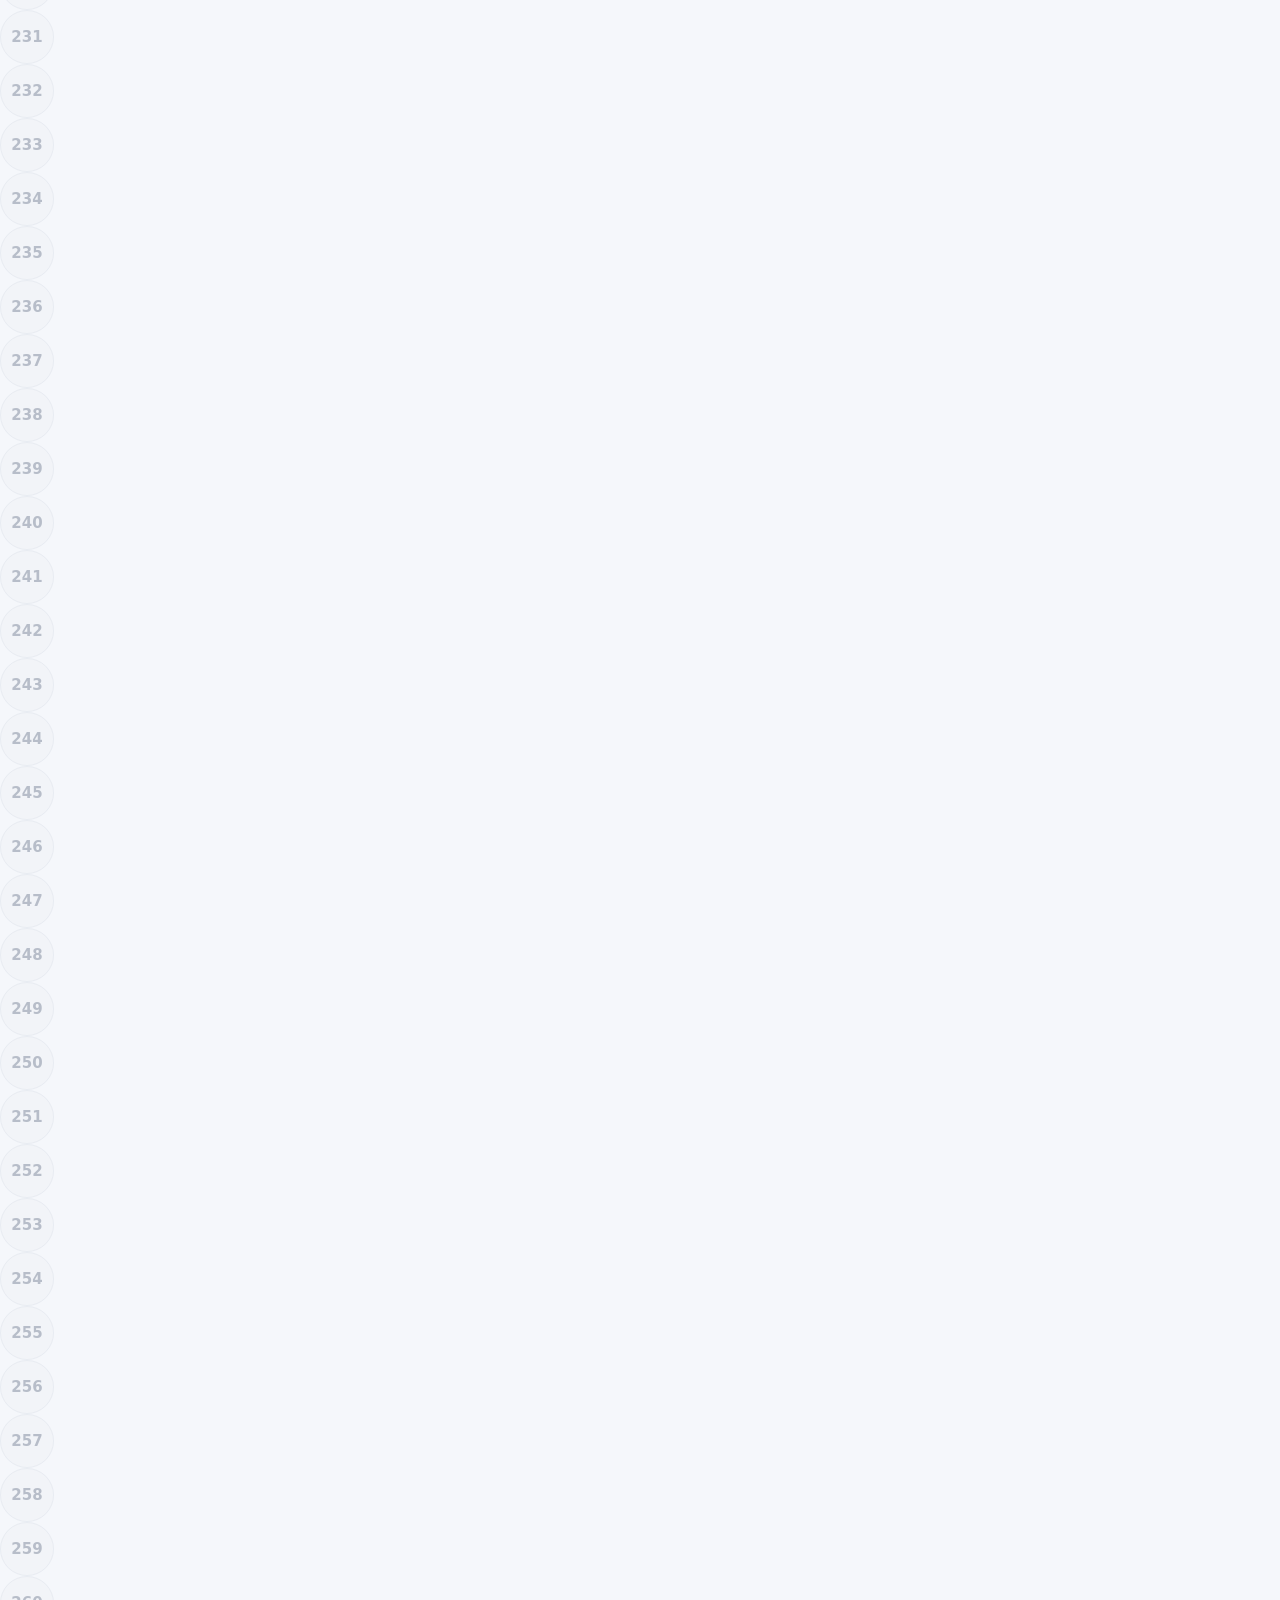
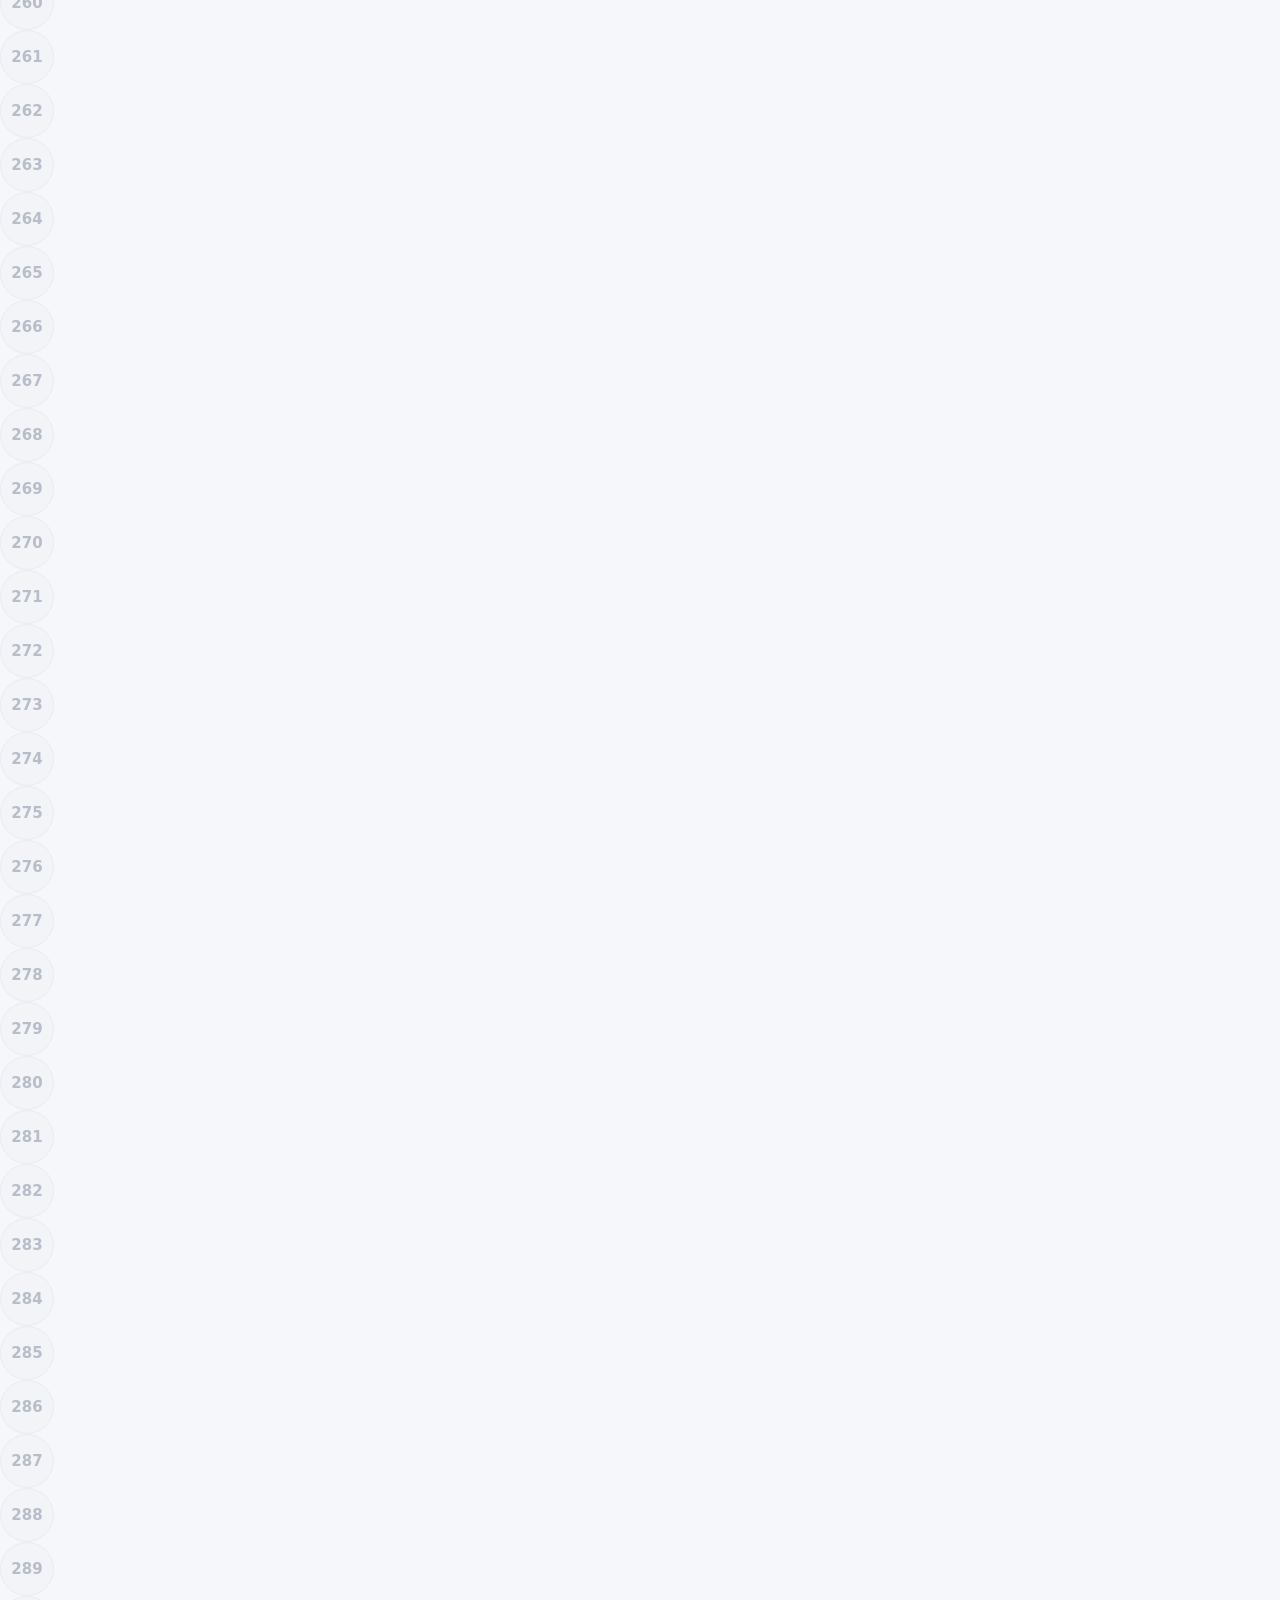
==== commit 464c595d: "Update index.html" ====
--- a/public/index.html
+++ b/public/index.html
@@ -1,313 +1,378 @@
 <!DOCTYPE html>
 <html lang="en">
 <head>
-  <meta charset="UTF-8">
-
-  <meta
-    name="viewport"
-    content="width=device-width, initial-scale=1, viewport-fit=cover"
-  >
-
-  <meta
-    name="theme-color"
-    content="#ffffff"
-  >
-
-  <meta
-    name="description"
-    content="VIDHWAAN NEET — 365-Day NEET Preparation"
-  >
-
-  <meta
-    name="application-name"
-    content="VIDHWAAN NEET"
-  >
-
-  <meta
-    name="mobile-web-app-capable"
-    content="yes"
-  >
-
-  <meta
-    name="apple-mobile-web-app-capable"
-    content="yes"
-  >
-
-  <meta
-    name="apple-mobile-web-app-status-bar-style"
-    content="default"
-  >
-
-  <meta
-    name="apple-mobile-web-app-title"
-    content="VIDHWAAN NEET"
-  >
-
-  <title>VIDHWAAN NEET — 365-Day Preparation</title>
-
-  <link rel="manifest" href="/manifest.json">
-
-  <link
-    rel="icon"
-    type="image/png"
-    sizes="192x192"
-    href="/icons/icon-192.png"
-  >
-
-  <link
-    rel="apple-touch-icon"
-    href="/icons/icon-192.png"
-  >
-
-  <link rel="stylesheet" href="./css/main.css">
+    <meta charset="UTF-8">
+
+    <meta
+        name="viewport"
+        content="width=device-width, initial-scale=1, viewport-fit=cover"
+    >
+
+    <meta
+        name="theme-color"
+        content="#ffffff"
+    >
+
+    <meta
+        name="description"
+        content="Vidhwaan NEET — 365-Day NEET Preparation"
+    >
+
+    <meta
+        name="mobile-web-app-capable"
+        content="yes"
+    >
+
+    <meta
+        name="apple-mobile-web-app-capable"
+        content="yes"
+    >
+
+    <meta
+        name="apple-mobile-web-app-status-bar-style"
+        content="default"
+    >
+
+    <meta
+        name="apple-mobile-web-app-title"
+        content="Vidhwaan NEET"
+    >
+
+    <title>Vidhwaan NEET</title>
+
+    <link
+        rel="icon"
+        href="./icons/favicon.ico"
+    >
+
+    <link
+        rel="apple-touch-icon"
+        href="./icons/icons-198.png"
+    >
+
+    <link
+        rel="manifest"
+        href="./manifest.json"
+    >
+
+    <link
+        rel="stylesheet"
+        href="./css/main.css"
+    >
 </head>
 
 <body>
 
-  <div id="app">
-
-    <div class="app-shell">
-
-      <!-- ==================================================
-           HEADER
-           ================================================== -->
-
-      <header class="app-header">
-
-        <div class="header-inner">
-
-          <div class="brand">
-
-            <img
-              class="brand-logo"
-              src="/icons/icon-192.png"
-              alt="VIDHWAAN NEET"
-              width="42"
-              height="42"
-            >
-
-            <div class="brand-text">
-
-              <h1 class="brand-title">
-                VIDHWAAN NEET
-              </h1>
-
-              <p class="brand-subtitle">
-                365-Day NEET Preparation
-              </p>
-
-            </div>
-
-          </div>
+<div class="app-shell">
+
+    <!-- ======================================================
+         TOP NAVIGATION
+         ====================================================== -->
+
+    <header class="topbar">
+
+        <div class="topbar-inner">
+
+            <a
+                href="./"
+                class="brand"
+                aria-label="Vidhwaan NEET Home"
+            >
+
+                <div class="brand-logo">
+                    <img
+                        src="./icons/logo.png"
+                        alt="Vidhwaan"
+                    >
+                </div>
+
+                <div class="brand-text">
+
+                    <div class="brand-name">
+                        VIDHWAAN NEET
+                    </div>
+
+                    <div class="brand-tagline">
+                        365-Day NEET Preparation
+                    </div>
+
+                </div>
+
+            </a>
+
+
+            <div
+                id="release-status"
+                class="release-status"
+            >
+
+                <span class="status-dot"></span>
+
+                <span id="release-status-text">
+                    Checking today's lesson…
+                </span>
+
+            </div>
 
         </div>
 
-      </header>
-
-
-      <!-- ==================================================
-           MAIN APPLICATION
-           ================================================== -->
-
-      <main class="main-container">
-
-        <!-- ==================================================
-             DAY SELECTION VIEW
+    </header>
+
+
+    <!-- ======================================================
+         MAIN APPLICATION
+         ====================================================== -->
+
+    <main class="main-content">
+
+
+        <!-- ==================================================
+             HERO
+             ================================================== -->
+
+        <section class="hero-card">
+
+            <div class="hero-content">
+
+                <div class="eyebrow">
+                    VIDHWAAN • NEET PREPARATION
+                </div>
+
+                <h1>
+                    Master NEET<br>
+                    <span>One Day at a Time.</span>
+                </h1>
+
+                <p>
+                    Learn every concept clearly, strengthen it
+                    with NEET-style practice, and progress through
+                    your complete 365-day preparation journey.
+                </p>
+
+            </div>
+
+
+            <div
+                class="hero-mark"
+                aria-hidden="true"
+            >
+
+                <div class="hero-ring hero-ring-one"></div>
+                <div class="hero-ring hero-ring-two"></div>
+                <div class="hero-ring hero-ring-three"></div>
+                <div class="hero-gold-dot"></div>
+
+            </div>
+
+        </section>
+
+
+        <!-- ==================================================
+             DAILY PROGRESS HEADER
+             ================================================== -->
+
+        <section class="section-heading">
+
+            <div>
+
+                <h2>
+                    365-Day Journey
+                </h2>
+
+                <p id="syllabus-summary">
+                    Preparing your daily NEET journey…
+                </p>
+
+            </div>
+
+
+            <div
+                id="today-badge"
+                class="today-badge"
+            >
+
+                <span class="today-badge-dot"></span>
+
+                <span id="today-badge-text">
+                    Loading
+                </span>
+
+            </div>
+
+        </section>
+
+
+        <!-- ==================================================
+             DAY CIRCLES
+
+             app.js generates all 365 circles.
+
+             Locked future days:
+                 disabled
+
+             Released days:
+                 clickable
+
+             Current released day:
+                 gold
              ================================================== -->
 
         <section
-          id="days-view"
-          class="days-view"
-          aria-label="NEET course days"
+            id="day-grid"
+            class="day-grid"
+            aria-label="365-Day NEET journey"
         >
-
-          <div class="page-heading">
-
-            <h1>
-              365-Day NEET Preparation
-            </h1>
+        </section>
+
+
+        <!-- ==================================================
+             DAILY LESSON
+
+             app.js creates and fills this container
+             from:
+
+                 data/days/day-001.json
+                 data/days/day-002.json
+                 ...
+
+             No day.html is used.
+             ================================================== -->
+
+        <section
+            id="lesson-container"
+            class="lesson-container"
+            aria-live="polite"
+        >
+        </section>
+
+
+        <!-- ==================================================
+             LOADING
+             ================================================== -->
+
+        <div
+            id="loading-state"
+            class="loading-state"
+        >
+
+            <div class="loading-spinner"></div>
 
             <p>
-              Select an available day to start your preparation.
+                Loading today's lesson…
             </p>
 
-          </div>
-
-
-          <div class="course-card">
-
-            <div class="course-header">
-
-              <div>
-
-                <h2>
-                  Course Days
-                </h2>
-
-                <p>
-                  Your daily NEET preparation journey
-                </p>
-
-              </div>
-
-            </div>
-
-
-            <!--
-              app.js creates all 365 circles here.
-
-              IMPORTANT:
-              The HTML does NOT contain individual day buttons.
-              JavaScript creates them from Day 1 through Day 365.
-            -->
-
-            <div
-              id="days-grid"
-              class="days-grid"
-              aria-label="365 course days"
-            ></div>
-
-
-            <div
-              class="days-legend"
-              aria-label="Day status"
-            >
-
-              <div class="legend-item">
-
-                <span
-                  class="legend-dot active"
-                  aria-hidden="true"
-                ></span>
-
-                <span>
-                  Available
-                </span>
-
-              </div>
-
-
-              <div class="legend-item">
-
-                <span
-                  class="legend-dot"
-                  aria-hidden="true"
-                ></span>
-
-                <span>
-                  Locked
-                </span>
-
-              </div>
-
-            </div>
-
-          </div>
-
-        </section>
-
-
-        <!-- ==================================================
-             LESSON VIEW
-             ================================================== -->
-
-        <section
-          id="lesson-view"
-          class="lesson-view hidden"
-          aria-label="NEET daily lesson"
+        </div>
+
+
+        <!-- ==================================================
+             ERROR
+             ================================================== -->
+
+        <div
+            id="error-state"
+            class="error-state hidden"
+            role="alert"
         >
 
-          <!--
-            app.js fills this entire section dynamically.
-
-            It will contain:
-            - Back button
-            - Day title
-            - Subject/chapter information
-            - Learning outcomes
-            - All syllabus topics
-            - Key points
-            - NEET tips
-            - MCQs
-            - Answer state
-            - Explanation
-          -->
-
-          <div id="lesson-container"></div>
-
-        </section>
-
-
-        <!-- ==================================================
-             GLOBAL LOADING VIEW
-             ================================================== -->
-
-        <section
-          id="loading-view"
-          class="loading-state hidden"
-          aria-live="polite"
-        >
-
-          <div
-            class="loading-spinner"
-            aria-hidden="true"
-          ></div>
-
-          <div>
-            Loading...
-          </div>
-
-        </section>
-
-
-        <!-- ==================================================
-             GLOBAL ERROR VIEW
-             ================================================== -->
-
-        <section
-          id="error-view"
-          class="error-state hidden"
-          aria-live="assertive"
-        >
-
-          <h2>
-            Something went wrong
-          </h2>
-
-          <p id="error-message">
-            We could not load the lesson.
-          </p>
-
-        </section>
-
-      </main>
-
-
-      <!-- ==================================================
-           FOOTER
-           ================================================== -->
-
-      <footer class="app-footer">
-
-        <p>
-          VIDHWAAN NEET — 365-Day NEET Preparation
-        </p>
-
-      </footer>
-
-    </div>
-
-  </div>
-
-
-  <!-- ======================================================
-       APPLICATION JAVASCRIPT
-       ====================================================== -->
-
-  <script
+            <div class="error-icon">
+                !
+            </div>
+
+            <h3>
+                Unable to load today's lesson
+            </h3>
+
+            <p id="error-message">
+                Please check your connection and try again.
+            </p>
+
+            <button
+                id="retry-button"
+                class="gold-button"
+                type="button"
+            >
+                Try Again
+            </button>
+
+        </div>
+
+
+    </main>
+
+
+    <!-- ======================================================
+         FOOTER
+         ====================================================== -->
+
+    <footer class="footer">
+
+        <div class="footer-inner">
+
+            <div class="footer-brand">
+
+                <img
+                    src="./icons/logo.png"
+                    alt="Vidhwaan"
+                >
+
+                <div>
+
+                    <strong>
+                        VIDHWAAN NEET
+                    </strong>
+
+                    <span>
+                        365-Day NEET Preparation
+                    </span>
+
+                </div>
+
+            </div>
+
+
+            <div class="footer-copy">
+                © VIDHWAAN
+            </div>
+
+        </div>
+
+    </footer>
+
+
+</div>
+
+
+<!-- ==========================================================
+     PWA INSTALL BUTTON
+     ========================================================== -->
+
+<button
+    id="install-button"
+    class="install-button hidden"
+    type="button"
+    aria-label="Install Vidhwaan NEET"
+>
+
+    <span class="install-icon">
+        ↓
+    </span>
+
+    <span class="install-text">
+        Install App
+    </span>
+
+</button>
+
+
+<!-- ==========================================================
+     APPLICATION JAVASCRIPT
+     ========================================================== -->
+
+<script
+    type="module"
     src="./js/app.js"
-    defer
-  ></script>
+></script>
+
 
 </body>
 </html>
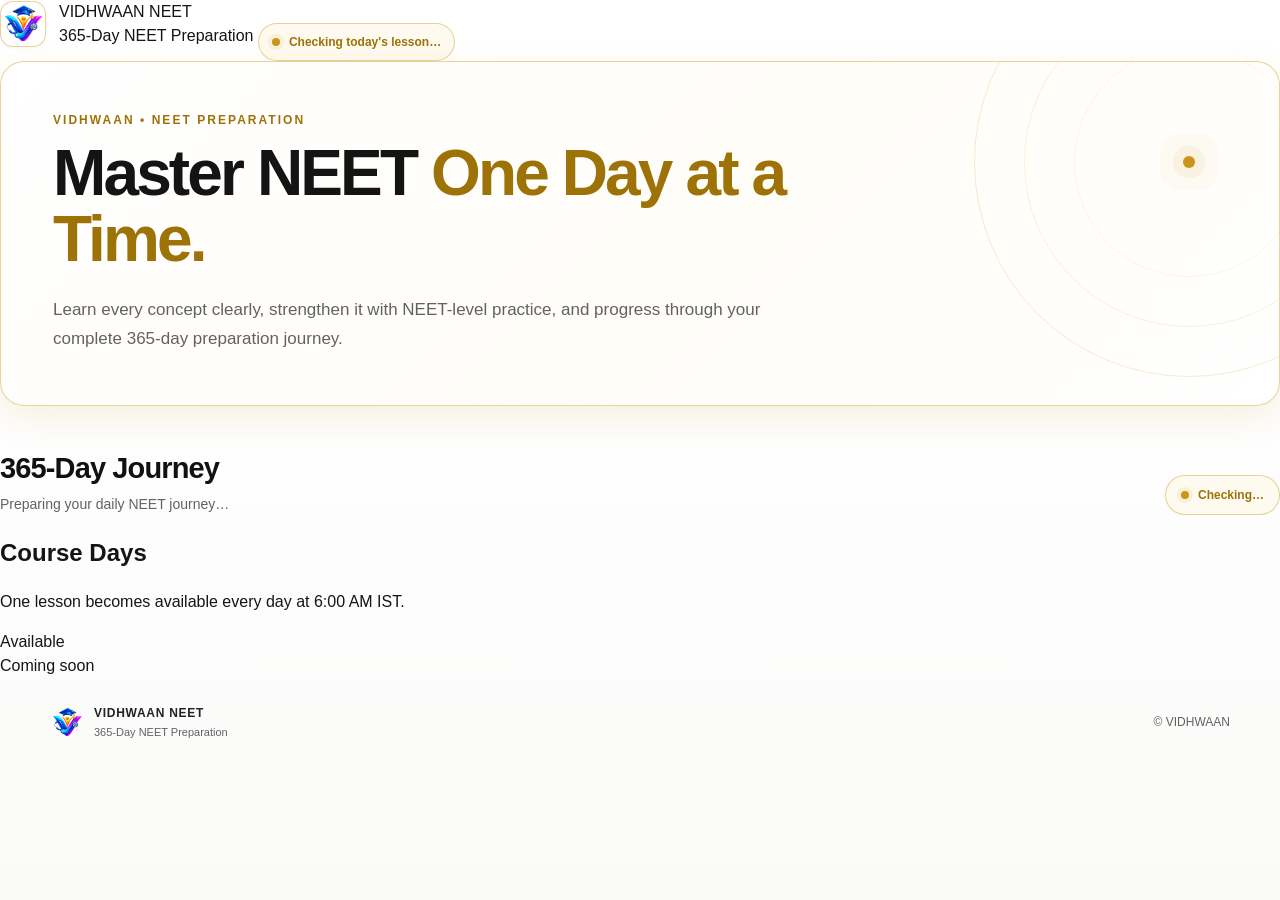
==== commit 0f3555ac: "Update HTML meta tags and structure for branding" ====
--- a/public/index.html
+++ b/public/index.html
@@ -1,6 +1,7 @@
 <!DOCTYPE html>
 <html lang="en">
 <head>
+
     <meta charset="UTF-8">
 
     <meta
@@ -15,7 +16,12 @@
 
     <meta
         name="description"
-        content="Vidhwaan NEET — 365-Day NEET Preparation"
+        content="VIDHWAAN NEET — 365-Day NEET Preparation"
+    >
+
+    <meta
+        name="application-name"
+        content="VIDHWAAN NEET"
     >
 
     <meta
@@ -35,64 +41,89 @@
 
     <meta
         name="apple-mobile-web-app-title"
-        content="Vidhwaan NEET"
-    >
-
-    <title>Vidhwaan NEET</title>
-
-    <link
-        rel="icon"
-        href="./icons/favicon.ico"
-    >
-
-    <link
-        rel="apple-touch-icon"
-        href="./icons/icons-198.png"
-    >
+        content="VIDHWAAN NEET"
+    >
+
+    <title>VIDHWAAN NEET — 365-Day Preparation</title>
+
+
+    <!-- =====================================================
+         PWA
+         ===================================================== -->
 
     <link
         rel="manifest"
         href="./manifest.json"
     >
 
+
+    <!-- =====================================================
+         ICONS
+         ===================================================== -->
+
+    <link
+        rel="icon"
+        type="image/png"
+        href="./icons/logo.png"
+    >
+
+    <link
+        rel="apple-touch-icon"
+        href="./icons/icon-512.png"
+    >
+
+
+    <!-- =====================================================
+         MAIN STYLESHEET
+         ===================================================== -->
+
     <link
         rel="stylesheet"
         href="./css/main.css"
     >
+
 </head>
 
+
 <body>
 
-<div class="app-shell">
-
-    <!-- ======================================================
-         TOP NAVIGATION
-         ====================================================== -->
-
-    <header class="topbar">
-
-        <div class="topbar-inner">
+<div id="app" class="app-shell">
+
+
+    <!-- =====================================================
+         HEADER
+         ===================================================== -->
+
+    <header class="app-header">
+
+        <div class="header-inner">
 
             <a
                 href="./"
+                id="brand-home"
                 class="brand"
-                aria-label="Vidhwaan NEET Home"
+                aria-label="VIDHWAAN NEET Home"
             >
 
                 <div class="brand-logo">
+
                     <img
                         src="./icons/logo.png"
-                        alt="Vidhwaan"
+                        alt="VIDHWAAN NEET"
+                        width="52"
+                        height="52"
                     >
-                </div>
+
+                </div>
+
 
                 <div class="brand-text">
 
-                    <div class="brand-name">
+                    <div class="brand-title">
                         VIDHWAAN NEET
                     </div>
 
-                    <div class="brand-tagline">
+                    <div class="brand-subtitle">
                         365-Day NEET Preparation
                     </div>
 
@@ -100,13 +131,19 @@
 
             </a>
 
+
+            <!-- DAILY RELEASE STATUS -->
 
             <div
                 id="release-status"
                 class="release-status"
+                aria-label="Course release status"
             >
 
-                <span class="status-dot"></span>
+                <span
+                    class="status-dot"
+                    aria-hidden="true"
+                ></span>
 
                 <span id="release-status-text">
                     Checking today's lesson…
@@ -119,18 +156,22 @@
     </header>
 
 
-    <!-- ======================================================
+
+    <!-- =====================================================
          MAIN APPLICATION
-         ====================================================== -->
-
-    <main class="main-content">
-
-
-        <!-- ==================================================
+         ===================================================== -->
+
+    <main class="main-container">
+
+
+        <!-- =================================================
              HERO
-             ================================================== -->
-
-        <section class="hero-card">
+             ================================================= -->
+
+        <section
+            class="hero-card"
+            aria-labelledby="course-title"
+        >
 
             <div class="hero-content">
 
@@ -138,14 +179,16 @@
                     VIDHWAAN • NEET PREPARATION
                 </div>
 
-                <h1>
-                    Master NEET<br>
+
+                <h1 id="course-title">
+                    Master NEET
                     <span>One Day at a Time.</span>
                 </h1>
 
+
                 <p>
                     Learn every concept clearly, strengthen it
-                    with NEET-style practice, and progress through
+                    with NEET-level practice, and progress through
                     your complete 365-day preparation journey.
                 </p>
 
@@ -158,8 +201,11 @@
             >
 
                 <div class="hero-ring hero-ring-one"></div>
+
                 <div class="hero-ring hero-ring-two"></div>
+
                 <div class="hero-ring hero-ring-three"></div>
+
                 <div class="hero-gold-dot"></div>
 
             </div>
@@ -167,15 +213,19 @@
         </section>
 
 
-        <!-- ==================================================
-             DAILY PROGRESS HEADER
-             ================================================== -->
-
-        <section class="section-heading">
+
+        <!-- =================================================
+             365-DAY JOURNEY HEADER
+             ================================================= -->
+
+        <section
+            class="section-heading"
+            aria-labelledby="journey-title"
+        >
 
             <div>
 
-                <h2>
+                <h2 id="journey-title">
                     365-Day Journey
                 </h2>
 
@@ -189,12 +239,16 @@
             <div
                 id="today-badge"
                 class="today-badge"
+                aria-live="polite"
             >
 
-                <span class="today-badge-dot"></span>
+                <span
+                    class="today-badge-dot"
+                    aria-hidden="true"
+                ></span>
 
                 <span id="today-badge-text">
-                    Loading
+                    Checking…
                 </span>
 
             </div>
@@ -202,109 +256,226 @@
         </section>
 
 
-        <!-- ==================================================
-             DAY CIRCLES
-
-             app.js generates all 365 circles.
-
-             Locked future days:
-                 disabled
-
-             Released days:
-                 clickable
-
-             Current released day:
-                 gold
-             ================================================== -->
+
+        <!-- =================================================
+             DAY GRID
+             ================================================= -->
 
         <section
-            id="day-grid"
-            class="day-grid"
-            aria-label="365-Day NEET journey"
-        >
+            class="course-card"
+            aria-labelledby="days-title"
+        >
+
+            <div class="course-header">
+
+                <div>
+
+                    <h2 id="days-title">
+                        Course Days
+                    </h2>
+
+                    <p>
+                        One lesson becomes available every day
+                        at 6:00 AM IST.
+                    </p>
+
+                </div>
+
+            </div>
+
+
+            <!--
+                IMPORTANT
+
+                app.js creates all 365 day circles here.
+
+                Release schedule:
+
+                30 Aug 2026 06:00 IST → Day 1
+                31 Aug 2026 06:00 IST → Day 2
+                01 Sep 2026 06:00 IST → Day 3
+                ...
+                29 Aug 2027 06:00 IST → Day 365
+
+                Future days are disabled.
+                Released days are clickable.
+            -->
+
+            <div
+                id="day-grid"
+                class="days-grid"
+                aria-label="365 NEET course days"
+            ></div>
+
+
+            <!-- =================================================
+                 DAY LEGEND
+                 ================================================= -->
+
+            <div
+                class="days-legend"
+                aria-label="Day availability"
+            >
+
+                <div class="legend-item">
+
+                    <span
+                        class="legend-dot active"
+                        aria-hidden="true"
+                    ></span>
+
+                    <span>
+                        Available
+                    </span>
+
+                </div>
+
+
+                <div class="legend-item">
+
+                    <span
+                        class="legend-dot"
+                        aria-hidden="true"
+                    ></span>
+
+                    <span>
+                        Coming soon
+                    </span>
+
+                </div>
+
+            </div>
+
         </section>
 
 
-        <!-- ==================================================
-             DAILY LESSON
-
-             app.js creates and fills this container
-             from:
-
-                 data/days/day-001.json
-                 data/days/day-002.json
+
+        <!-- =================================================
+             LESSON VIEW
+             =================================================
+
+             Hidden when the app starts.
+
+             It becomes visible ONLY after the student
+             clicks an available day.
+
+             No day.html is required.
+
+             app.js loads:
+
+                 ./data/day-001.json
+                 ./data/day-002.json
+                 ./data/day-003.json
                  ...
 
-             No day.html is used.
-             ================================================== -->
+             and renders the JSON here.
+             ================================================= -->
 
         <section
-            id="lesson-container"
-            class="lesson-container"
+            id="lesson-view"
+            class="lesson-view hidden"
             aria-live="polite"
-        >
+            aria-labelledby="lesson-page-title"
+        >
+
+            <div
+                id="lesson-container"
+                class="lesson-container"
+            ></div>
+
         </section>
 
 
-        <!-- ==================================================
-             LOADING
-             ================================================== -->
+
+        <!-- =================================================
+             LOADING STATE
+             ================================================= -->
 
         <div
             id="loading-state"
-            class="loading-state"
-        >
-
-            <div class="loading-spinner"></div>
-
-            <p>
-                Loading today's lesson…
-            </p>
+            class="loading-state hidden"
+            aria-live="polite"
+            aria-busy="true"
+        >
+
+            <div class="loading-card">
+
+                <div
+                    class="loading-spinner"
+                    aria-hidden="true"
+                ></div>
+
+
+                <div>
+
+                    <div class="loading-title">
+                        Loading today's lesson…
+                    </div>
+
+                    <div class="loading-text">
+                        Preparing your NEET learning experience.
+                    </div>
+
+                </div>
+
+            </div>
 
         </div>
 
 
-        <!-- ==================================================
-             ERROR
-             ================================================== -->
+
+        <!-- =================================================
+             ERROR STATE
+             ================================================= -->
 
         <div
             id="error-state"
             class="error-state hidden"
             role="alert"
-        >
-
-            <div class="error-icon">
-                !
-            </div>
-
-            <h3>
-                Unable to load today's lesson
-            </h3>
-
-            <p id="error-message">
-                Please check your connection and try again.
-            </p>
-
-            <button
-                id="retry-button"
-                class="gold-button"
-                type="button"
-            >
-                Try Again
-            </button>
+            aria-live="assertive"
+        >
+
+            <div class="error-card">
+
+                <div
+                    class="error-icon"
+                    aria-hidden="true"
+                >
+                    !
+                </div>
+
+
+                <h2>
+                    Unable to load today's lesson
+                </h2>
+
+
+                <p id="error-message">
+                    Please try again.
+                </p>
+
+
+                <button
+                    id="retry-button"
+                    type="button"
+                    class="retry-button"
+                >
+                    Try Again
+                </button>
+
+            </div>
 
         </div>
 
-
     </main>
 
 
-    <!-- ======================================================
+
+    <!-- =====================================================
          FOOTER
-         ====================================================== -->
-
-    <footer class="footer">
+         ===================================================== -->
+
+    <footer class="app-footer">
 
         <div class="footer-inner">
 
@@ -312,7 +483,9 @@
 
                 <img
                     src="./icons/logo.png"
-                    alt="Vidhwaan"
+                    alt=""
+                    width="40"
+                    height="40"
                 >
 
                 <div>
@@ -339,38 +512,48 @@
     </footer>
 
 
+
+    <!-- =====================================================
+         PWA INSTALL BUTTON
+         ===================================================== -->
+
+    <button
+        id="install-button"
+        type="button"
+        class="install-button hidden"
+        aria-label="Install VIDHWAAN NEET"
+    >
+
+        <span
+            class="install-icon"
+            aria-hidden="true"
+        >
+            ↓
+        </span>
+
+        <span>
+            Install App
+        </span>
+
+    </button>
+
 </div>
 
 
-<!-- ==========================================================
-     PWA INSTALL BUTTON
-     ========================================================== -->
-
-<button
-    id="install-button"
-    class="install-button hidden"
-    type="button"
-    aria-label="Install Vidhwaan NEET"
->
-
-    <span class="install-icon">
-        ↓
-    </span>
-
-    <span class="install-text">
-        Install App
-    </span>
-
-</button>
-
-
-<!-- ==========================================================
+
+<!-- =========================================================
      APPLICATION JAVASCRIPT
-     ========================================================== -->
+     =========================================================
+
+     app.js is intentionally loaded after the complete HTML
+     application structure exists.
+
+     app.js NEVER loads syllabus.json.
+     ========================================================= -->
 
 <script
-    type="module"
     src="./js/app.js"
+    defer
 ></script>
 
 
--- a/public/css/main.css
+++ b/public/css/main.css
@@ -1,1350 +1,2933 @@
-/* =========================================================
-   VIDHWAAN NEET — PRODUCTION MAIN CSS
-   ========================================================= */
+/* ============================================================
+   VIDHWAAN NEET
+   365-DAY NEET PREPARATION
+   PRODUCTION UI
+   ============================================================ */
 
 :root {
-  --bg: #f5f7fb;
-  --surface: #ffffff;
-  --surface-soft: #f8fafc;
-
-  --text: #172033;
-  --text-secondary: #5d687a;
-  --text-muted: #8a94a6;
-
-  --border: #e4e8ef;
-  --border-strong: #d5dbe5;
-
-  --primary: #1d4ed8;
-  --primary-dark: #163ea8;
-  --primary-soft: #eff6ff;
-
-  --gold: #d89b00;
-  --gold-dark: #a86f00;
-  --gold-soft: #fff8df;
-
-  --green: #15803d;
-  --green-soft: #ecfdf3;
-  --green-border: #86efac;
-
-  --red: #dc2626;
-  --red-soft: #fef2f2;
-  --red-border: #fca5a5;
-
-  --shadow-sm: 0 2px 8px rgba(15, 23, 42, 0.06);
-  --shadow-md: 0 8px 24px rgba(15, 23, 42, 0.08);
-  --shadow-lg: 0 16px 40px rgba(15, 23, 42, 0.10);
-
-  --radius-sm: 8px;
-  --radius-md: 12px;
-  --radius-lg: 18px;
-
-  --max-width: 1180px;
-}
-
-/* =========================================================
+    --gold: #c99616;
+    --gold-dark: #9d7308;
+    --gold-light: #e2b63b;
+    --gold-soft: #f8efd5;
+    --gold-pale: #fffaf0;
+
+    --green: #198754;
+    --green-bg: #edf9f2;
+    --green-border: #9ed7b5;
+
+    --red: #c62828;
+    --red-bg: #fff1f1;
+    --red-border: #f0aaaa;
+
+    --white: #ffffff;
+    --surface: #fbfbfa;
+    --surface-soft: #f5f5f3;
+    --surface-gold: #fffdf7;
+
+    --text: #151515;
+    --text-secondary: #626262;
+    --text-muted: #9ca0a6;
+
+    --border: #e7e7e4;
+    --border-dark: #d8d8d4;
+    --border-gold: rgba(201, 150, 22, 0.42);
+
+    --shadow-xs:
+        0 1px 4px rgba(0, 0, 0, 0.035);
+
+    --shadow-sm:
+        0 4px 16px rgba(0, 0, 0, 0.055);
+
+    --shadow-md:
+        0 12px 35px rgba(0, 0, 0, 0.075);
+
+    --shadow-lg:
+        0 22px 55px rgba(0, 0, 0, 0.095);
+
+    --shadow-gold:
+        0 12px 35px rgba(201, 150, 22, 0.13);
+
+    --radius-xs: 8px;
+    --radius-sm: 12px;
+    --radius-md: 16px;
+    --radius-lg: 24px;
+    --radius-xl: 30px;
+
+    --content-width: 1180px;
+
+    --transition-fast:
+        160ms ease;
+
+    --transition:
+        220ms ease;
+}
+
+
+/* ============================================================
    RESET
-   ========================================================= */
+   ============================================================ */
 
 * {
-  box-sizing: border-box;
-}
+    box-sizing: border-box;
+}
+
 
 html {
-  scroll-behavior: smooth;
-  -webkit-text-size-adjust: 100%;
-}
+    margin: 0;
+    padding: 0;
+
+    scroll-behavior: smooth;
+
+    background: #ffffff;
+}
+
 
 body {
-  margin: 0;
-  min-width: 320px;
-  background: var(--bg);
-  color: var(--text);
-  font-family:
-    Inter,
-    ui-sans-serif,
-    system-ui,
-    -apple-system,
-    BlinkMacSystemFont,
-    "Segoe UI",
-    Roboto,
-    Arial,
-    sans-serif;
-  line-height: 1.6;
-  font-size: 16px;
-}
+    margin: 0;
+    padding: 0;
+
+    min-width: 320px;
+
+    background:
+        linear-gradient(
+            180deg,
+            #ffffff 0%,
+            #ffffff 34%,
+            #fafaf9 100%
+        );
+
+    color: var(--text);
+
+    font-family:
+        Inter,
+        ui-sans-serif,
+        -apple-system,
+        BlinkMacSystemFont,
+        "Segoe UI",
+        Roboto,
+        Helvetica,
+        Arial,
+        sans-serif;
+
+    font-size: 16px;
+
+    line-height: 1.5;
+
+    -webkit-font-smoothing: antialiased;
+
+    text-rendering: optimizeLegibility;
+}
+
 
 button,
 input,
 textarea,
 select {
-  font: inherit;
-}
+    font: inherit;
+}
+
+
+button,
+a {
+    -webkit-tap-highlight-color: transparent;
+}
+
 
 button {
-  border: 0;
-}
-
-button:focus-visible,
-a:focus-visible {
-  outline: 3px solid rgba(29, 78, 216, 0.28);
-  outline-offset: 3px;
-}
+    border: 0;
+}
+
+
+a {
+    color: inherit;
+    text-decoration: none;
+}
+
 
 img {
-  max-width: 100%;
-  display: block;
-}
+    max-width: 100%;
+}
+
 
 .hidden {
-  display: none !important;
-}
-
-/* =========================================================
+    display: none !important;
+}
+
+
+/* ============================================================
    APP SHELL
-   ========================================================= */
-
-#app {
-  min-height: 100vh;
-}
+   ============================================================ */
 
 .app-shell {
-  min-height: 100vh;
-  display: flex;
-  flex-direction: column;
-}
-
-/* =========================================================
-   HEADER
-   ========================================================= */
-
-.app-header {
-  position: sticky;
-  top: 0;
-  z-index: 1000;
-
-  width: 100%;
-
-  background: rgba(255, 255, 255, 0.96);
-  border-bottom: 1px solid var(--border);
-
-  backdrop-filter: blur(12px);
-  -webkit-backdrop-filter: blur(12px);
-}
-
-.header-inner {
-  width: min(100% - 32px, var(--max-width));
-  min-height: 70px;
-  margin: 0 auto;
-
-  display: flex;
-  align-items: center;
-  justify-content: space-between;
-  gap: 16px;
-}
+    min-height: 100vh;
+
+    display: flex;
+    flex-direction: column;
+}
+
+
+/* ============================================================
+   TOP NAVIGATION
+   ============================================================ */
+
+.topbar {
+    position: sticky;
+
+    top: 0;
+
+    z-index: 1000;
+
+    height: 78px;
+
+    background:
+        rgba(255, 255, 255, 0.96);
+
+    border-bottom:
+        1px solid var(--border);
+
+    backdrop-filter:
+        blur(18px);
+
+    -webkit-backdrop-filter:
+        blur(18px);
+}
+
+
+.topbar-inner {
+    width:
+        min(
+            calc(100% - 40px),
+            var(--content-width)
+        );
+
+    height: 100%;
+
+    margin: 0 auto;
+
+    display: flex;
+
+    align-items: center;
+
+    justify-content: space-between;
+
+    gap: 24px;
+}
+
+
+/* ============================================================
+   BRAND
+   ============================================================ */
 
 .brand {
-  display: flex;
-  align-items: center;
-  gap: 12px;
-  min-width: 0;
-}
+    display: inline-flex;
+
+    align-items: center;
+
+    gap: 13px;
+
+    min-width: 0;
+}
+
 
 .brand-logo {
-  width: 42px;
-  height: 42px;
-
-  object-fit: contain;
-  object-position: center;
-
-  flex: 0 0 42px;
-}
+    width: 46px;
+    height: 46px;
+
+    flex:
+        0 0 46px;
+
+    display: flex;
+
+    align-items: center;
+
+    justify-content: center;
+
+    overflow: hidden;
+
+    border:
+        1px solid var(--border-gold);
+
+    border-radius: 13px;
+
+    background: #ffffff;
+
+    box-shadow:
+        var(--shadow-xs);
+}
+
+
+.brand-logo img {
+    width: 100%;
+    height: 100%;
+
+    display: block;
+
+    object-fit: contain;
+}
+
 
 .brand-text {
-  min-width: 0;
-}
-
-.brand-title {
-  margin: 0;
-
-  font-size: 18px;
-  line-height: 1.2;
-  font-weight: 800;
-
-  color: var(--text);
-}
-
-.brand-subtitle {
-  margin: 2px 0 0;
-
-  color: var(--text-secondary);
-  font-size: 12px;
-  line-height: 1.3;
-}
-
-/* =========================================================
-   MAIN CONTAINER
-   ========================================================= */
-
-.main-container {
-  width: min(100% - 32px, var(--max-width));
-  margin: 0 auto;
-
-  padding: 28px 0 60px;
-}
-
-/* =========================================================
-   PAGE TITLE
-   ========================================================= */
-
-.page-heading {
-  margin-bottom: 24px;
-}
-
-.page-heading h1 {
-  margin: 0;
-
-  font-size: clamp(25px, 4vw, 36px);
-  line-height: 1.2;
-  font-weight: 850;
-  letter-spacing: -0.02em;
-}
-
-.page-heading p {
-  margin: 8px 0 0;
-
-  color: var(--text-secondary);
-  font-size: 15px;
-}
-
-/* =========================================================
-   COURSE / DAYS AREA
-   ========================================================= */
-
-.course-card {
-  background: var(--surface);
-  border: 1px solid var(--border);
-  border-radius: var(--radius-lg);
-  box-shadow: var(--shadow-sm);
-
-  padding: 24px;
-}
-
-.course-header {
-  display: flex;
-  align-items: flex-start;
-  justify-content: space-between;
-  gap: 20px;
-
-  margin-bottom: 22px;
-}
-
-.course-header h2 {
-  margin: 0;
-
-  font-size: 21px;
-  line-height: 1.3;
-  font-weight: 800;
-}
-
-.course-header p {
-  margin: 5px 0 0;
-
-  color: var(--text-secondary);
-  font-size: 14px;
-}
-
-/* =========================================================
-   365 DAY GRID
-   ========================================================= */
-
-.days-grid {
-  display: grid;
-
-  grid-template-columns: repeat(auto-fill, minmax(54px, 1fr));
-
-  gap: 10px;
-}
-
-/*
-   Every day is deliberately a circle.
-   The JavaScript controls enabled/locked/current state.
-*/
-
-.day-button,
-.day-circle {
-  width: 54px;
-  height: 54px;
-
-  justify-self: center;
-
-  display: flex;
-  align-items: center;
-  justify-content: center;
-
-  border-radius: 50%;
-
-  border: 1px solid var(--border);
-
-  background: #f1f3f7;
-  color: #a0a8b6;
-
-  font-size: 15px;
-  font-weight: 800;
-
-  cursor: not-allowed;
-
-  user-select: none;
-
-  transition:
-    transform 0.16s ease,
-    box-shadow 0.16s ease,
-    background 0.16s ease,
-    border-color 0.16s ease,
-    color 0.16s ease;
-}
-
-/* Locked days */
-
-.day-button:disabled,
-.day-circle.locked,
+    min-width: 0;
+
+    display: flex;
+
+    flex-direction: column;
+}
+
+
+.brand-name {
+    margin: 0;
+
+    color: #151515;
+
+    font-size: 16px;
+
+    line-height: 1.15;
+
+    font-weight: 850;
+
+    letter-spacing: 0.055em;
+}
+
+
+.brand-tagline {
+    margin-top: 4px;
+
+    color: var(--text-secondary);
+
+    font-size: 11px;
+
+    line-height: 1.2;
+}
+
+
+/* ============================================================
+   RELEASE STATUS
+   ============================================================ */
+
+.release-status {
+    display: inline-flex;
+
+    align-items: center;
+
+    gap: 9px;
+
+    flex-shrink: 0;
+
+    padding: 9px 13px;
+
+    border:
+        1px solid var(--border-gold);
+
+    border-radius: 999px;
+
+    background:
+        var(--gold-pale);
+
+    color:
+        var(--gold-dark);
+
+    font-size: 12px;
+
+    font-weight: 800;
+
+    white-space: nowrap;
+}
+
+
+.status-dot,
+.today-badge-dot {
+    width: 8px;
+    height: 8px;
+
+    flex:
+        0 0 8px;
+
+    border-radius: 50%;
+
+    background:
+        var(--gold);
+
+    box-shadow:
+        0 0 0 4px
+        rgba(201, 150, 22, 0.10);
+}
+
+
+/* ============================================================
+   MAIN CONTENT
+   ============================================================ */
+
+.main-content {
+    width:
+        min(
+            calc(100% - 40px),
+            var(--content-width)
+        );
+
+    margin: 0 auto;
+
+    padding:
+        34px 0 100px;
+
+    flex: 1;
+}
+
+
+/* ============================================================
+   HERO
+   ============================================================ */
+
+.hero-card {
+    position: relative;
+
+    min-height: 300px;
+
+    overflow: hidden;
+
+    display: flex;
+
+    align-items: center;
+
+    padding: 52px;
+
+    background:
+        linear-gradient(
+            135deg,
+            #ffffff 0%,
+            #fffdf8 54%,
+            #ffffff 100%
+        );
+
+    border:
+        1px solid var(--border-gold);
+
+    border-radius:
+        var(--radius-lg);
+
+    box-shadow:
+        var(--shadow-gold);
+}
+
+
+.hero-content {
+    position: relative;
+
+    z-index: 2;
+
+    max-width: 790px;
+}
+
+
+.eyebrow {
+    margin: 0 0 15px;
+
+    color:
+        var(--gold-dark);
+
+    font-size: 12px;
+
+    line-height: 1;
+
+    font-weight: 850;
+
+    letter-spacing:
+        0.17em;
+}
+
+
+.hero-card h1 {
+    margin: 0;
+
+    color: #141414;
+
+    font-size:
+        clamp(
+            38px,
+            5vw,
+            64px
+        );
+
+    line-height: 1.03;
+
+    letter-spacing:
+        -0.045em;
+
+    font-weight: 900;
+}
+
+
+.hero-card h1 span {
+    color:
+        var(--gold-dark);
+}
+
+
+.hero-card p {
+    max-width: 760px;
+
+    margin:
+        22px 0 0;
+
+    color:
+        var(--text-secondary);
+
+    font-size: 17px;
+
+    line-height: 1.72;
+}
+
+
+/* ============================================================
+   HERO DECORATION
+   ============================================================ */
+
+.hero-mark {
+    position: absolute;
+
+    width: 440px;
+    height: 440px;
+
+    right: -125px;
+    top: -115px;
+
+    pointer-events: none;
+}
+
+
+.hero-ring {
+    position: absolute;
+
+    border-radius: 50%;
+
+    border:
+        1px solid
+        rgba(201, 150, 22, 0.19);
+}
+
+
+.hero-ring-one {
+    width: 430px;
+    height: 430px;
+
+    right: 0;
+    top: 0;
+}
+
+
+.hero-ring-two {
+    width: 330px;
+    height: 330px;
+
+    right: 50px;
+    top: 50px;
+
+    border-color:
+        rgba(201, 150, 22, 0.13);
+}
+
+
+.hero-ring-three {
+    width: 230px;
+    height: 230px;
+
+    right: 100px;
+    top: 100px;
+
+    border-color:
+        rgba(201, 150, 22, 0.09);
+}
+
+
+.hero-gold-dot {
+    position: absolute;
+
+    width: 12px;
+    height: 12px;
+
+    right: 209px;
+    top: 209px;
+
+    border-radius: 50%;
+
+    background:
+        var(--gold);
+
+    box-shadow:
+        0 0 0 10px
+        rgba(201, 150, 22, 0.08),
+
+        0 0 0 23px
+        rgba(201, 150, 22, 0.035);
+}
+
+
+/* ============================================================
+   SECTION HEADING
+   ============================================================ */
+
+.section-heading {
+    display: flex;
+
+    align-items: flex-end;
+
+    justify-content: space-between;
+
+    gap: 20px;
+
+    margin:
+        46px 0 18px;
+}
+
+
+.section-heading h2 {
+    margin: 0;
+
+    color: #111111;
+
+    font-size: 29px;
+
+    line-height: 1.15;
+
+    letter-spacing:
+        -0.03em;
+
+    font-weight: 850;
+}
+
+
+.section-heading p {
+    margin:
+        8px 0 0;
+
+    color:
+        var(--text-secondary);
+
+    font-size: 14px;
+}
+
+
+.today-badge {
+    display: inline-flex;
+
+    align-items: center;
+
+    gap: 9px;
+
+    padding:
+        10px 15px;
+
+    border:
+        1px solid var(--border-gold);
+
+    border-radius: 999px;
+
+    background:
+        var(--gold-pale);
+
+    color:
+        var(--gold-dark);
+
+    font-size: 12px;
+
+    font-weight: 850;
+
+    white-space: nowrap;
+}
+
+
+/* ============================================================
+   DAY GRID
+   ============================================================ */
+
+.day-grid {
+    display: grid;
+
+    grid-template-columns:
+        repeat(
+            14,
+            minmax(50px, 1fr)
+        );
+
+    gap: 14px;
+
+    padding: 28px;
+
+    background:
+        #ffffff;
+
+    border:
+        1px solid var(--border);
+
+    border-radius:
+        var(--radius-lg);
+
+    box-shadow:
+        var(--shadow-sm);
+}
+
+
+/* ============================================================
+   DAY BUTTON
+   ============================================================ */
+
+.day-button {
+    position: relative;
+
+    width: 100%;
+
+    aspect-ratio: 1 / 1;
+
+    padding: 0;
+
+    display: flex;
+
+    align-items: center;
+
+    justify-content: center;
+
+    border:
+        1px solid #e3e4e2;
+
+    border-radius: 50%;
+
+    background:
+        linear-gradient(
+            145deg,
+            #ffffff,
+            #f7f7f6
+        );
+
+    color:
+        #b3b8bf;
+
+    font-size: 13px;
+
+    font-weight: 850;
+
+    cursor: not-allowed;
+
+    transition:
+        transform var(--transition-fast),
+        background var(--transition-fast),
+        border-color var(--transition-fast),
+        box-shadow var(--transition-fast),
+        color var(--transition-fast);
+}
+
+
+.day-button::after {
+    content: "";
+
+    position: absolute;
+
+    inset: 4px;
+
+    border-radius: 50%;
+
+    border:
+        1px solid
+        rgba(0, 0, 0, 0.025);
+
+    pointer-events: none;
+}
+
+
+/* ============================================================
+   LOCKED DAYS
+   ============================================================ */
+
 .day-button.locked {
-  opacity: 0.72;
-  cursor: not-allowed;
-}
-
-/* Available day */
-
-.day-button.available,
-.day-circle.available,
-.day-button.active {
-  background: var(--gold);
-  border-color: var(--gold-dark);
-  color: #ffffff;
-
-  cursor: pointer;
-
-  box-shadow:
-    0 4px 10px rgba(216, 155, 0, 0.22);
-}
-
-.day-button.available:hover,
-.day-circle.available:hover,
-.day-button.active:hover {
-  transform: translateY(-2px);
-
-  background: var(--gold-dark);
-
-  box-shadow:
-    0 7px 16px rgba(168, 111, 0, 0.25);
-}
-
-.day-button.available:active,
-.day-circle.available:active,
-.day-button.active:active {
-  transform: translateY(0);
-}
-
-/* Current day */
-
-.day-button.current,
-.day-circle.current {
-  background: var(--gold);
-  border: 3px solid #ffffff;
-  color: #ffffff;
-
-  box-shadow:
-    0 0 0 2px var(--gold),
-    0 6px 16px rgba(216, 155, 0, 0.28);
-}
-
-/* Completed days, if JS adds the class */
-
-.day-button.completed,
-.day-circle.completed {
-  background: var(--green);
-  border-color: var(--green);
-  color: #ffffff;
-  cursor: pointer;
-}
-
-/* =========================================================
-   DAY LEGEND
-   ========================================================= */
-
-.days-legend {
-  display: flex;
-  flex-wrap: wrap;
-  gap: 16px;
-
-  margin-top: 22px;
-  padding-top: 18px;
-
-  border-top: 1px solid var(--border);
-
-  color: var(--text-secondary);
-  font-size: 13px;
-}
-
-.legend-item {
-  display: inline-flex;
-  align-items: center;
-  gap: 7px;
-}
-
-.legend-dot {
-  width: 12px;
-  height: 12px;
-  border-radius: 50%;
-
-  background: #f1f3f7;
-  border: 1px solid var(--border);
-}
-
-.legend-dot.active {
-  background: var(--gold);
-  border-color: var(--gold-dark);
-}
-
-.legend-dot.completed {
-  background: var(--green);
-  border-color: var(--green);
-}
-
-/* =========================================================
-   LESSON VIEW
-   ========================================================= */
-
-.lesson-view {
-  width: 100%;
-}
-
-.lesson-header {
-  margin-bottom: 22px;
-
-  background: var(--surface);
-
-  border: 1px solid var(--border);
-  border-radius: var(--radius-lg);
-
-  padding: 26px;
-
-  box-shadow: var(--shadow-sm);
-}
-
-.lesson-day-label {
-  display: inline-flex;
-  align-items: center;
-
-  min-height: 30px;
-  padding: 4px 11px;
-
-  border-radius: 999px;
-
-  background: var(--gold-soft);
-  color: var(--gold-dark);
-
-  font-size: 13px;
-  font-weight: 800;
-
-  margin-bottom: 12px;
-}
-
-.lesson-title {
-  margin: 0;
-
-  color: var(--text);
-
-  font-size: clamp(24px, 4vw, 34px);
-  line-height: 1.22;
-
-  font-weight: 850;
-  letter-spacing: -0.02em;
-}
-
-.lesson-meta {
-  display: flex;
-  flex-wrap: wrap;
-  gap: 8px 14px;
-
-  margin-top: 12px;
-
-  color: var(--text-secondary);
-  font-size: 14px;
-}
-
-/* =========================================================
-   LEARNING OUTCOMES
-   ========================================================= */
-
-.learning-outcomes {
-  margin-top: 20px;
-
-  padding: 18px 20px;
-
-  background: var(--primary-soft);
-
-  border: 1px solid #bfdbfe;
-  border-radius: var(--radius-md);
-}
-
-.learning-outcomes h3 {
-  margin: 0 0 9px;
-
-  font-size: 17px;
-  font-weight: 800;
-}
-
-.learning-outcomes ul {
-  margin: 0;
-  padding-left: 22px;
-}
-
-.learning-outcomes li {
-  margin: 5px 0;
-}
-
-/* =========================================================
-   LESSON SECTIONS
-   ========================================================= */
-
-.lesson-sections {
-  display: flex;
-  flex-direction: column;
-  gap: 18px;
-}
-
-.lesson-section {
-  background: var(--surface);
-
-  border: 1px solid var(--border);
-  border-radius: var(--radius-lg);
-
-  padding: 25px;
-
-  box-shadow: var(--shadow-sm);
-}
-
-.lesson-section h2 {
-  margin: 0 0 14px;
-
-  color: var(--text);
-
-  font-size: clamp(20px, 3vw, 25px);
-  line-height: 1.3;
-
-  font-weight: 820;
-}
-
-.lesson-section h3,
-.lesson-section h4 {
-  margin: 22px 0 8px;
-
-  color: var(--text);
-
-  font-size: 17px;
-  line-height: 1.4;
-
-  font-weight: 800;
-}
-
-.lesson-content {
-  color: #293548;
-  font-size: 16px;
-  line-height: 1.78;
-
-  overflow-wrap: anywhere;
-  word-break: normal;
-}
-
-.lesson-content p {
-  margin: 0 0 14px;
-}
-
-.lesson-content p:last-child {
-  margin-bottom: 0;
-}
-
-.lesson-content ul,
-.lesson-content ol {
-  margin: 10px 0 16px;
-  padding-left: 24px;
-}
-
-.lesson-content li {
-  margin: 6px 0;
-}
-
-/* =========================================================
-   KEY POINTS
-   ========================================================= */
-
-.key-points,
-.neet-tips {
-  margin-top: 20px;
-
-  padding: 17px 19px;
-
-  border-radius: var(--radius-md);
-}
-
-.key-points {
-  background: #f8fafc;
-  border: 1px solid var(--border);
-}
-
-.neet-tips {
-  background: var(--gold-soft);
-  border: 1px solid #f4d36b;
-}
-
-.key-points h3,
-.neet-tips h3 {
-  margin: 0 0 9px;
-
-  font-size: 16px;
-  font-weight: 800;
-}
-
-.key-points ul,
-.neet-tips ul {
-  margin: 0;
-  padding-left: 21px;
-}
-
-.key-points li,
-.neet-tips li {
-  margin: 5px 0;
-}
-
-/* =========================================================
-   MCQ SECTION
-   ========================================================= */
-
-.mcq-area {
-  margin-top: 28px;
-}
-
-.mcq-header {
-  margin-bottom: 18px;
-
-  background: var(--surface);
-
-  border: 1px solid var(--border);
-  border-radius: var(--radius-lg);
-
-  padding: 23px;
-
-  box-shadow: var(--shadow-sm);
-}
-
-.mcq-header h2 {
-  margin: 0;
-
-  font-size: clamp(22px, 4vw, 29px);
-  line-height: 1.25;
-
-  font-weight: 850;
-}
-
-.mcq-header p {
-  margin: 6px 0 0;
-
-  color: var(--text-secondary);
-  font-size: 14px;
-}
-
-/* =========================================================
-   INDIVIDUAL QUESTION
-   ========================================================= */
-
-.mcq-list {
-  display: flex;
-  flex-direction: column;
-  gap: 18px;
-}
-
-.mcq-card {
-  background: var(--surface);
-
-  border: 1px solid var(--border);
-  border-radius: var(--radius-lg);
-
-  padding: 22px;
-
-  box-shadow: var(--shadow-sm);
-}
-
-.mcq-number {
-  display: inline-flex;
-  align-items: center;
-  justify-content: center;
-
-  min-width: 30px;
-  height: 30px;
-
-  padding: 0 9px;
-
-  border-radius: 999px;
-
-  background: var(--primary-soft);
-  color: var(--primary);
-
-  font-size: 13px;
-  font-weight: 850;
-
-  margin-bottom: 11px;
-}
-
-.mcq-question {
-  margin: 0 0 17px;
-
-  color: var(--text);
-
-  font-size: 17px;
-  line-height: 1.55;
-
-  font-weight: 750;
-
-  overflow-wrap: anywhere;
-}
-
-/* =========================================================
-   MCQ OPTIONS
-   ========================================================= */
-
-.mcq-options {
-  display: flex;
-  flex-direction: column;
-  gap: 10px;
-}
-
-.mcq-option {
-  position: relative;
-
-  width: 100%;
-
-  display: flex;
-  align-items: flex-start;
-
-  gap: 12px;
-
-  padding: 14px 15px;
-
-  text-align: left;
-
-  border: 1px solid var(--border-strong);
-  border-radius: 12px;
-
-  background: #ffffff;
-  color: var(--text);
-
-  cursor: pointer;
-
-  transition:
-    background 0.15s ease,
-    border-color 0.15s ease,
-    box-shadow 0.15s ease,
-    transform 0.15s ease;
-}
-
-.mcq-option:hover:not(:disabled) {
-  background: #f8fafc;
-
-  border-color: #b8c2d2;
-
-  transform: translateY(-1px);
-
-  box-shadow: var(--shadow-sm);
-}
-
-.mcq-option:active:not(:disabled) {
-  transform: translateY(0);
-}
-
-.mcq-option:disabled {
-  cursor: default;
-}
-
-.option-letter {
-  width: 30px;
-  height: 30px;
-
-  flex: 0 0 30px;
-
-  display: flex;
-  align-items: center;
-  justify-content: center;
-
-  border-radius: 50%;
-
-  background: #eef1f5;
-  color: #536074;
-
-  font-size: 13px;
-  font-weight: 850;
-}
-
-.option-text {
-  flex: 1;
-
-  padding-top: 3px;
-
-  font-size: 15px;
-  line-height: 1.55;
-
-  overflow-wrap: anywhere;
-}
-
-/* =========================================================
-   MCQ CORRECT / WRONG STATES
-   ========================================================= */
-
-.mcq-option.correct {
-  background: var(--green-soft);
-  border-color: var(--green-border);
-  color: #14532d;
-}
-
-.mcq-option.correct .option-letter {
-  background: var(--green);
-  color: #ffffff;
-}
-
-.mcq-option.wrong {
-  background: var(--red-soft);
-  border-color: var(--red-border);
-  color: #7f1d1d;
-}
-
-.mcq-option.wrong .option-letter {
-  background: var(--red);
-  color: #ffffff;
-}
-
-/*
-   If JS uses selected / incorrect / answer classes,
-   these aliases preserve the same visual behavior.
-*/
-
-.mcq-option.selected-correct,
-.mcq-option.is-correct {
-  background: var(--green-soft);
-  border-color: var(--green-border);
-}
-
-.mcq-option.selected-wrong,
-.mcq-option.is-wrong {
-  background: var(--red-soft);
-  border-color: var(--red-border);
-}
-
-/* =========================================================
-   ANSWER / EXPLANATION
-   ========================================================= */
-
-.mcq-answer {
-  margin-top: 16px;
-
-  padding: 16px 17px;
-
-  background: var(--green-soft);
-
-  border: 1px solid var(--green-border);
-  border-radius: var(--radius-md);
-
-  color: #14532d;
-}
-
-.mcq-answer-title {
-  margin: 0 0 6px;
-
-  font-size: 14px;
-  font-weight: 850;
-}
-
-.mcq-answer-text {
-  margin: 0;
-
-  font-size: 15px;
-  line-height: 1.65;
-}
-
-.mcq-explanation {
-  margin-top: 11px;
-
-  padding: 15px 17px;
-
-  background: #f8fafc;
-
-  border: 1px solid var(--border);
-
-  border-radius: var(--radius-md);
-
-  color: #344054;
-}
-
-.mcq-explanation-title {
-  margin: 0 0 5px;
-
-  font-size: 14px;
-  font-weight: 850;
-
-  color: var(--text);
-}
-
-.mcq-explanation-text {
-  margin: 0;
-
-  font-size: 15px;
-  line-height: 1.65;
-}
-
-/* =========================================================
-   BACK / NAVIGATION
-   ========================================================= */
-
-.lesson-navigation {
-  display: flex;
-  align-items: center;
-  justify-content: space-between;
-  gap: 12px;
-
-  margin-bottom: 18px;
-}
-
-.back-button,
-.secondary-button {
-  display: inline-flex;
-  align-items: center;
-  justify-content: center;
-
-  min-height: 42px;
-
-  padding: 9px 15px;
-
-  border-radius: 10px;
-
-  background: #ffffff;
-
-  border: 1px solid var(--border-strong);
-
-  color: var(--text);
-
-  font-weight: 750;
-
-  cursor: pointer;
-
-  transition:
-    background 0.15s ease,
-    border-color 0.15s ease,
-    transform 0.15s ease;
-}
-
-.back-button:hover,
-.secondary-button:hover {
-  background: #f8fafc;
-  border-color: #b9c2d0;
-}
-
-.back-button:active,
-.secondary-button:active {
-  transform: translateY(1px);
-}
-
-/* =========================================================
+    opacity: 0.70;
+
+    cursor: not-allowed;
+
+    filter: saturate(0.55);
+}
+
+
+.day-button.locked:hover {
+    transform: none;
+
+    box-shadow: none;
+
+    border-color:
+        #e3e4e2;
+
+    background:
+        linear-gradient(
+            145deg,
+            #ffffff,
+            #f7f7f6
+        );
+}
+
+
+/* ============================================================
+   AVAILABLE DAYS
+   ============================================================ */
+
+.day-button.available {
+    cursor: pointer;
+
+    color:
+        #202020;
+
+    background:
+        #ffffff;
+
+    border-color:
+        var(--gold);
+
+    box-shadow:
+        0 5px 16px
+        rgba(201, 150, 22, 0.10);
+}
+
+
+.day-button.available:hover {
+    transform:
+        translateY(-3px);
+
+    color:
+        #171717;
+
+    background:
+        var(--gold-pale);
+
+    border-color:
+        var(--gold-dark);
+
+    box-shadow:
+        0 10px 25px
+        rgba(201, 150, 22, 0.18);
+}
+
+
+.day-button.available:active {
+    transform:
+        translateY(-1px);
+}
+
+
+.day-button.available:focus-visible {
+    outline:
+        3px solid
+        rgba(201, 150, 22, 0.23);
+
+    outline-offset: 4px;
+}
+
+
+/* ============================================================
+   TODAY / LIVE DAY
+   ============================================================ */
+
+.day-button.today {
+    color:
+        #ffffff;
+
+    background:
+        linear-gradient(
+            145deg,
+            var(--gold-light),
+            var(--gold)
+        );
+
+    border-color:
+        var(--gold);
+
+    box-shadow:
+        0 9px 25px
+        rgba(201, 150, 22, 0.30),
+
+        0 0 0 4px
+        rgba(201, 150, 22, 0.075);
+}
+
+
+.day-button.today:hover {
+    color:
+        #ffffff;
+
+    background:
+        linear-gradient(
+            145deg,
+            var(--gold),
+            var(--gold-dark)
+        );
+
+    border-color:
+        var(--gold-dark);
+
+    transform:
+        translateY(-3px);
+}
+
+
+/* ============================================================
+   SELECTED DAY
+   ============================================================ */
+
+.day-button.selected {
+    box-shadow:
+        0 0 0 3px
+        rgba(201, 150, 22, 0.16),
+
+        0 8px 22px
+        rgba(201, 150, 22, 0.16);
+}
+
+
+/* ============================================================
+   COMPLETED DAY
+   ============================================================ */
+
+.day-button.completed::before {
+    content: "✓";
+
+    position: absolute;
+
+    top: -4px;
+    right: -4px;
+
+    width: 18px;
+    height: 18px;
+
+    display: flex;
+
+    align-items: center;
+
+    justify-content: center;
+
+    z-index: 3;
+
+    border-radius: 50%;
+
+    background:
+        #ffffff;
+
+    border:
+        1px solid var(--gold);
+
+    color:
+        var(--gold-dark);
+
+    font-size: 10px;
+
+    font-weight: 900;
+}
+
+
+/* ============================================================
    LOADING
-   ========================================================= */
+   ============================================================ */
 
 .loading-state {
-  min-height: 260px;
-
-  display: flex;
-  flex-direction: column;
-
-  align-items: center;
-  justify-content: center;
-
-  gap: 12px;
-
-  color: var(--text-secondary);
-
-  text-align: center;
-}
+    min-height: 260px;
+
+    display: flex;
+
+    flex-direction: column;
+
+    align-items: center;
+
+    justify-content: center;
+
+    text-align: center;
+
+    color:
+        var(--text-secondary);
+}
+
 
 .loading-spinner {
-  width: 34px;
-  height: 34px;
-
-  border: 3px solid #e5e7eb;
-  border-top-color: var(--primary);
-
-  border-radius: 50%;
-
-  animation: spin 0.8s linear infinite;
-}
-
-@keyframes spin {
-  to {
-    transform: rotate(360deg);
-  }
-}
-
-/* =========================================================
-   ERROR
-   ========================================================= */
-
-.error-state {
-  padding: 24px;
-
-  background: var(--red-soft);
-
-  border: 1px solid var(--red-border);
-
-  border-radius: var(--radius-lg);
-
-  color: #7f1d1d;
-}
-
-.error-state h2 {
-  margin: 0 0 8px;
-
-  font-size: 20px;
-  font-weight: 800;
-}
-
-.error-state p {
-  margin: 0;
-
-  line-height: 1.6;
-}
-
-/* =========================================================
-   EMPTY STATE
-   ========================================================= */
-
-.empty-state {
-  padding: 40px 20px;
-
-  text-align: center;
-
-  color: var(--text-secondary);
-}
-
-/* =========================================================
-   FOOTER
-   ========================================================= */
-
-.app-footer {
-  margin-top: auto;
-
-  padding: 25px 16px 35px;
-
-  border-top: 1px solid var(--border);
-
-  background: #ffffff;
-
-  color: var(--text-muted);
-
-  text-align: center;
-
-  font-size: 13px;
-}
-
-.app-footer p {
-  margin: 0;
-}
-
-/* =========================================================
-   TABLET
-   ========================================================= */
-
-@media (max-width: 800px) {
-  .header-inner,
-  .main-container {
-    width: min(100% - 24px, var(--max-width));
-  }
-
-  .main-container {
-    padding-top: 22px;
-    padding-bottom: 45px;
-  }
-
-  .course-card {
-    padding: 20px;
-  }
-
-  .days-grid {
-    grid-template-columns: repeat(auto-fill, minmax(50px, 1fr));
-    gap: 9px;
-  }
-
-  .day-button,
-  .day-circle {
-    width: 50px;
-    height: 50px;
-  }
-
-  .lesson-header,
-  .lesson-section,
-  .mcq-card {
-    padding: 20px;
-  }
-}
-
-/* =========================================================
-   MOBILE
-   ========================================================= */
-
-@media (max-width: 560px) {
-  body {
-    font-size: 15px;
-  }
-
-  .header-inner {
-    min-height: 62px;
-  }
-
-  .brand-logo {
     width: 38px;
     height: 38px;
-    flex-basis: 38px;
-  }
-
-  .brand-title {
+
+    margin-bottom: 15px;
+
+    border:
+        3px solid
+        var(--gold-soft);
+
+    border-top-color:
+        var(--gold);
+
+    border-radius: 50%;
+
+    animation:
+        spin 800ms linear infinite;
+}
+
+
+.loading-state p {
+    margin: 0;
+
+    font-size: 14px;
+}
+
+
+@keyframes spin {
+    to {
+        transform:
+            rotate(360deg);
+    }
+}
+
+
+/* ============================================================
+   ERROR
+   ============================================================ */
+
+.error-state {
+    min-height: 270px;
+
+    padding: 34px;
+
+    display: flex;
+
+    flex-direction: column;
+
+    align-items: center;
+
+    justify-content: center;
+
+    text-align: center;
+
+    background:
+        #fff7f7;
+
+    border:
+        1px solid
+        #f0b4b4;
+
+    border-radius:
+        var(--radius-lg);
+}
+
+
+.error-state.hidden {
+    display: none;
+}
+
+
+.error-icon {
+    width: 48px;
+    height: 48px;
+
+    margin-bottom: 15px;
+
+    display: flex;
+
+    align-items: center;
+
+    justify-content: center;
+
+    border-radius: 50%;
+
+    background:
+        #ffe5e5;
+
+    border:
+        1px solid
+        #f2baba;
+
+    color:
+        var(--red);
+
+    font-size: 19px;
+
+    font-weight: 900;
+}
+
+
+.error-state h3 {
+    margin: 0;
+
+    color:
+        #9d1c1c;
+
+    font-size: 19px;
+
+    font-weight: 850;
+}
+
+
+.error-state p {
+    max-width: 560px;
+
+    margin:
+        9px 0 20px;
+
+    color:
+        #6b5555;
+
+    font-size: 14px;
+
+    line-height: 1.65;
+}
+
+
+.gold-button {
+    padding:
+        12px 20px;
+
+    border: 0;
+
+    border-radius: 999px;
+
+    background:
+        var(--gold);
+
+    color:
+        #ffffff;
+
+    font-size: 13px;
+
+    font-weight: 850;
+
+    cursor: pointer;
+
+    box-shadow:
+        0 6px 16px
+        rgba(201, 150, 22, 0.18);
+
+    transition:
+        transform var(--transition-fast),
+        background var(--transition-fast),
+        box-shadow var(--transition-fast);
+}
+
+
+.gold-button:hover {
+    background:
+        var(--gold-dark);
+
+    transform:
+        translateY(-2px);
+
+    box-shadow:
+        0 9px 21px
+        rgba(201, 150, 22, 0.24);
+}
+
+
+.gold-button:active {
+    transform:
+        translateY(0);
+}
+
+
+/* ============================================================
+   LESSON VIEW
+   ============================================================ */
+
+#lesson-view {
+    margin-top: 46px;
+}
+
+
+#lesson-view.hidden {
+    display: none;
+}
+
+
+#lesson-container {
+    display: flex;
+
+    flex-direction: column;
+
+    gap: 20px;
+}
+
+
+/* ============================================================
+   LESSON HERO
+   ============================================================ */
+
+.lesson-hero {
+    position: relative;
+
+    overflow: hidden;
+
+    padding:
+        34px 38px;
+
+    background:
+        linear-gradient(
+            135deg,
+            #ffffff 0%,
+            #fffdf7 100%
+        );
+
+    border:
+        1px solid var(--border-gold);
+
+    border-radius:
+        var(--radius-lg);
+
+    box-shadow:
+        var(--shadow-gold);
+}
+
+
+.lesson-hero::after {
+    content: "";
+
+    position: absolute;
+
+    width: 210px;
+    height: 210px;
+
+    right: -85px;
+    top: -95px;
+
+    border-radius: 50%;
+
+    border:
+        1px solid
+        rgba(201, 150, 22, 0.12);
+
+    pointer-events: none;
+}
+
+
+.lesson-day-badge {
+    display: inline-flex;
+
+    align-items: center;
+
+    padding:
+        7px 11px;
+
+    margin-bottom: 13px;
+
+    border:
+        1px solid var(--border-gold);
+
+    border-radius: 999px;
+
+    background:
+        var(--gold-pale);
+
+    color:
+        var(--gold-dark);
+
+    font-size: 11px;
+
+    font-weight: 900;
+
+    letter-spacing:
+        0.10em;
+}
+
+
+.lesson-hero h2 {
+    position: relative;
+
+    z-index: 1;
+
+    margin: 0;
+
+    max-width: 900px;
+
+    color:
+        #121212;
+
+    font-size:
+        clamp(
+            27px,
+            3.5vw,
+            43px
+        );
+
+    line-height: 1.13;
+
+    letter-spacing:
+        -0.035em;
+
+    font-weight: 900;
+}
+
+
+.lesson-meta {
+    margin-top: 14px;
+
+    color:
+        var(--gold-dark);
+
+    font-size: 13px;
+
+    font-weight: 750;
+}
+
+
+.lesson-date {
+    margin-top: 5px;
+
+    color:
+        var(--text-secondary);
+
+    font-size: 12px;
+}
+
+
+/* ============================================================
+   LESSON INTRODUCTION
+   ============================================================ */
+
+.lesson-introduction {
+    padding:
+        27px 30px;
+
+    background:
+        #ffffff;
+
+    border:
+        1px solid var(--border);
+
+    border-radius:
+        var(--radius-md);
+
+    box-shadow:
+        var(--shadow-xs);
+}
+
+
+.lesson-card-label {
+    margin-bottom: 10px;
+
+    color:
+        var(--gold-dark);
+
+    font-size: 11px;
+
+    font-weight: 900;
+
+    letter-spacing:
+        0.13em;
+
+    text-transform: uppercase;
+}
+
+
+.lesson-introduction h3 {
+    margin:
+        0 0 10px;
+
+    color:
+        #171717;
+
+    font-size: 20px;
+
+    line-height: 1.3;
+}
+
+
+.lesson-introduction p {
+    margin: 0;
+
+    color:
+        #555555;
+
+    font-size: 15px;
+
+    line-height: 1.8;
+}
+
+
+/* ============================================================
+   NEET FOCUS
+   ============================================================ */
+
+.lesson-focus {
+    padding:
+        25px 28px;
+
+    background:
+        linear-gradient(
+            135deg,
+            #fffaf0,
+            #ffffff
+        );
+
+    border:
+        1px solid
+        rgba(201, 150, 22, 0.28);
+
+    border-radius:
+        var(--radius-md);
+}
+
+
+.lesson-focus h3 {
+    margin:
+        0 0 13px;
+
+    color:
+        var(--gold-dark);
+
+    font-size: 18px;
+
+    font-weight: 850;
+}
+
+
+.lesson-focus ul {
+    margin: 0;
+
+    padding-left: 20px;
+}
+
+
+.lesson-focus li {
+    margin:
+        7px 0;
+
+    color:
+        #4e4e4e;
+
+    line-height: 1.65;
+}
+
+
+/* ============================================================
+   LEARNING OUTCOMES
+   ============================================================ */
+
+.learning-outcomes {
+    padding:
+        25px 28px;
+
+    background:
+        #ffffff;
+
+    border:
+        1px solid var(--border);
+
+    border-radius:
+        var(--radius-md);
+
+    box-shadow:
+        var(--shadow-xs);
+}
+
+
+.learning-outcomes h3 {
+    margin:
+        0 0 14px;
+
+    color:
+        #171717;
+
+    font-size: 18px;
+
+    font-weight: 850;
+}
+
+
+.learning-outcomes ul {
+    margin: 0;
+
+    padding-left: 21px;
+}
+
+
+.learning-outcomes li {
+    margin:
+        7px 0;
+
+    color:
+        #505050;
+
+    line-height: 1.65;
+}
+
+
+/* ============================================================
+   LESSON SECTIONS
+   ============================================================ */
+
+.lesson-sections {
+    display: flex;
+
+    flex-direction: column;
+
+    gap: 20px;
+}
+
+
+.lesson-section {
+    padding:
+        30px;
+
+    background:
+        #ffffff;
+
+    border:
+        1px solid var(--border);
+
+    border-radius:
+        var(--radius-md);
+
+    box-shadow:
+        var(--shadow-xs);
+}
+
+
+.lesson-section-top {
+    display: flex;
+
+    align-items: center;
+
+    gap: 10px;
+
+    margin-bottom: 12px;
+}
+
+
+.lesson-section-number {
+    width: 31px;
+    height: 31px;
+
+    flex:
+        0 0 31px;
+
+    display: flex;
+
+    align-items: center;
+
+    justify-content: center;
+
+    border-radius: 50%;
+
+    background:
+        var(--gold-pale);
+
+    border:
+        1px solid
+        var(--border-gold);
+
+    color:
+        var(--gold-dark);
+
+    font-size: 10px;
+
+    font-weight: 900;
+}
+
+
+.lesson-section-topic {
+    color:
+        var(--gold-dark);
+
+    font-size: 11px;
+
+    font-weight: 900;
+
+    letter-spacing:
+        0.10em;
+
+    text-transform: uppercase;
+}
+
+
+.lesson-section h3 {
+    margin:
+        0 0 15px;
+
+    color:
+        #171717;
+
+    font-size:
+        clamp(
+            21px,
+            2.3vw,
+            28px
+        );
+
+    line-height: 1.25;
+
+    letter-spacing:
+        -0.02em;
+
+    font-weight: 850;
+}
+
+
+.lesson-content {
+    margin:
+        0;
+
+    color:
+        #4f4f4f;
+
+    font-size: 15px;
+
+    line-height: 1.85;
+
+    white-space: pre-line;
+}
+
+
+/* ============================================================
+   SUBSECTIONS
+   ============================================================ */
+
+.lesson-subsections {
+    margin-top: 25px;
+
+    display: flex;
+
+    flex-direction: column;
+
+    gap: 16px;
+}
+
+
+.lesson-subsection {
+    padding:
+        19px 21px;
+
+    background:
+        var(--surface-soft);
+
+    border:
+        1px solid
+        var(--border);
+
+    border-radius:
+        var(--radius-sm);
+}
+
+
+.lesson-subsection h4 {
+    margin:
+        0 0 8px;
+
+    color:
+        #242424;
+
     font-size: 16px;
-  }
-
-  .brand-subtitle {
+
+    line-height: 1.35;
+
+    font-weight: 800;
+}
+
+
+.lesson-subsection p {
+    margin: 0;
+
+    color:
+        #5b5b5b;
+
+    font-size: 14px;
+
+    line-height: 1.75;
+
+    white-space: pre-line;
+}
+
+
+/* ============================================================
+   KEY POINTS
+   ============================================================ */
+
+.key-points {
+    margin-top: 23px;
+
+    padding:
+        19px 21px;
+
+    background:
+        #f9faf9;
+
+    border:
+        1px solid
+        #e1e5e2;
+
+    border-left:
+        4px solid
+        var(--gold);
+
+    border-radius:
+        var(--radius-sm);
+}
+
+
+.key-points h4 {
+    margin:
+        0 0 10px;
+
+    color:
+        #262626;
+
+    font-size: 14px;
+
+    font-weight: 850;
+}
+
+
+.key-points ul {
+    margin: 0;
+
+    padding-left: 20px;
+}
+
+
+.key-points li {
+    margin:
+        6px 0;
+
+    color:
+        #555555;
+
+    font-size: 14px;
+
+    line-height: 1.65;
+}
+
+
+/* ============================================================
+   NEET TIPS
+   ============================================================ */
+
+.neet-tips {
+    margin-top: 20px;
+
+    padding:
+        20px 21px;
+
+    background:
+        var(--gold-pale);
+
+    border:
+        1px solid
+        rgba(201, 150, 22, 0.28);
+
+    border-radius:
+        var(--radius-sm);
+}
+
+
+.neet-tips h4 {
+    margin:
+        0 0 9px;
+
+    color:
+        var(--gold-dark);
+
+    font-size: 14px;
+
+    font-weight: 900;
+}
+
+
+.neet-tips p {
+    margin:
+        6px 0;
+
+    color:
+        #5a513e;
+
+    font-size: 14px;
+
+    line-height: 1.7;
+}
+
+
+/* ============================================================
+   MCQ SECTION
+   ============================================================ */
+
+.mcq-section {
+    margin-top: 4px;
+
+    display: flex;
+
+    flex-direction: column;
+
+    gap: 18px;
+}
+
+
+.mcq-header {
+    padding:
+        30px;
+
+    background:
+        linear-gradient(
+            135deg,
+            #fffaf0,
+            #ffffff
+        );
+
+    border:
+        1px solid
+        var(--border-gold);
+
+    border-radius:
+        var(--radius-lg);
+
+    box-shadow:
+        var(--shadow-sm);
+}
+
+
+.lesson-eyebrow {
+    margin-bottom: 9px;
+
+    color:
+        var(--gold-dark);
+
     font-size: 11px;
-  }
-
-  .main-container {
-    width: calc(100% - 20px);
-
-    padding-top: 17px;
-    padding-bottom: 35px;
-  }
-
-  .page-heading {
-    margin-bottom: 17px;
-  }
-
-  .page-heading h1 {
-    font-size: 25px;
-  }
-
-  .page-heading p {
+
+    font-weight: 900;
+
+    letter-spacing:
+        0.14em;
+}
+
+
+.mcq-header h3 {
+    margin:
+        0;
+
+    color:
+        #151515;
+
+    font-size:
+        clamp(
+            24px,
+            3vw,
+            32px
+        );
+
+    line-height: 1.2;
+
+    letter-spacing:
+        -0.025em;
+
+    font-weight: 900;
+}
+
+
+.mcq-header p {
+    max-width: 750px;
+
+    margin:
+        9px 0 0;
+
+    color:
+        var(--text-secondary);
+
+    font-size: 14px;
+
+    line-height: 1.65;
+}
+
+
+/* ============================================================
+   MCQ CARD
+   ============================================================ */
+
+.mcq-card {
+    padding:
+        27px 29px;
+
+    background:
+        #ffffff;
+
+    border:
+        1px solid var(--border);
+
+    border-radius:
+        var(--radius-md);
+
+    box-shadow:
+        var(--shadow-sm);
+
+    transition:
+        border-color var(--transition),
+        box-shadow var(--transition);
+}
+
+
+.mcq-card:hover {
+    border-color:
+        #ddddda;
+}
+
+
+.mcq-number {
+    display: inline-flex;
+
+    align-items: center;
+
+    min-height: 26px;
+
+    padding:
+        5px 10px;
+
+    margin-bottom: 13px;
+
+    border-radius:
+        999px;
+
+    background:
+        var(--surface-soft);
+
+    color:
+        var(--text-secondary);
+
+    font-size: 10px;
+
+    font-weight: 900;
+
+    letter-spacing:
+        0.09em;
+
+    text-transform: uppercase;
+}
+
+
+.mcq-question {
+    margin:
+        0 0 20px;
+
+    color:
+        #191919;
+
+    font-size:
+        clamp(
+            17px,
+            2vw,
+            20px
+        );
+
+    line-height: 1.55;
+
+    font-weight: 800;
+}
+
+
+/* ============================================================
+   MCQ OPTIONS
+   ============================================================ */
+
+.mcq-options {
+    display: flex;
+
+    flex-direction: column;
+
+    gap: 10px;
+}
+
+
+.mcq-option {
+    width: 100%;
+
+    min-height: 58px;
+
+    padding:
+        10px 15px;
+
+    display: flex;
+
+    align-items: center;
+
+    gap: 13px;
+
+    text-align: left;
+
+    background:
+        #ffffff;
+
+    border:
+        1px solid
+        #dedfdd;
+
+    border-radius:
+        var(--radius-sm);
+
+    color:
+        #303030;
+
+    cursor: pointer;
+
+    transition:
+        background var(--transition-fast),
+        border-color var(--transition-fast),
+        transform var(--transition-fast),
+        box-shadow var(--transition-fast);
+}
+
+
+.mcq-option:hover:not(:disabled) {
+    transform:
+        translateX(3px);
+
+    background:
+        #fffdf7;
+
+    border-color:
+        var(--gold);
+
+    box-shadow:
+        0 4px 13px
+        rgba(201, 150, 22, 0.09);
+}
+
+
+.mcq-option:focus-visible {
+    outline:
+        3px solid
+        rgba(201, 150, 22, 0.20);
+
+    outline-offset: 2px;
+}
+
+
+.mcq-option:disabled {
+    cursor:
+        default;
+}
+
+
+/* ============================================================
+   OPTION LETTER
+   ============================================================ */
+
+.mcq-option-letter {
+    width: 34px;
+    height: 34px;
+
+    flex:
+        0 0 34px;
+
+    display: flex;
+
+    align-items: center;
+
+    justify-content: center;
+
+    border:
+        1px solid
+        #d9dad8;
+
+    border-radius: 50%;
+
+    background:
+        #f8f8f7;
+
+    color:
+        #656565;
+
+    font-size: 12px;
+
+    font-weight: 900;
+
+    transition:
+        background var(--transition-fast),
+        border-color var(--transition-fast),
+        color var(--transition-fast);
+}
+
+
+.mcq-option-text {
+    flex: 1;
+
+    color:
+        #363636;
+
+    font-size: 14px;
+
+    line-height: 1.55;
+}
+
+
+/* ============================================================
+   CORRECT ANSWER
+   ============================================================ */
+
+.mcq-option.correct {
+    background:
+        var(--green-bg) !important;
+
+    border-color:
+        var(--green-border) !important;
+
+    color:
+        var(--green);
+
+    box-shadow:
+        0 4px 14px
+        rgba(25, 135, 84, 0.08);
+}
+
+
+.mcq-option.correct .mcq-option-letter {
+    background:
+        var(--green);
+
+    border-color:
+        var(--green);
+
+    color:
+        #ffffff;
+}
+
+
+.mcq-option.correct .mcq-option-text {
+    color:
+        #176b43;
+
+    font-weight: 700;
+}
+
+
+/* ============================================================
+   WRONG ANSWER
+   ============================================================ */
+
+.mcq-option.wrong {
+    background:
+        var(--red-bg) !important;
+
+    border-color:
+        var(--red-border) !important;
+
+    color:
+        var(--red);
+
+    box-shadow:
+        0 4px 14px
+        rgba(198, 40, 40, 0.07);
+}
+
+
+.mcq-option.wrong .mcq-option-letter {
+    background:
+        var(--red);
+
+    border-color:
+        var(--red);
+
+    color:
+        #ffffff;
+}
+
+
+.mcq-option.wrong .mcq-option-text {
+    color:
+        #a32323;
+
+    font-weight: 700;
+}
+
+
+/* ============================================================
+   MCQ ANSWER PANEL
+   ============================================================ */
+
+.mcq-answer-panel {
+    margin-top: 17px;
+
+    padding:
+        19px 20px;
+
+    border:
+        1px solid
+        var(--border);
+
+    border-radius:
+        var(--radius-sm);
+
+    background:
+        #fafafa;
+}
+
+
+.mcq-answer-panel[hidden] {
+    display: none;
+}
+
+
+.mcq-answer-panel.is-correct {
+    background:
+        var(--green-bg);
+
+    border-color:
+        var(--green-border);
+}
+
+
+.mcq-answer-panel.is-wrong {
+    background:
+        var(--red-bg);
+
+    border-color:
+        var(--red-border);
+}
+
+
+/* ============================================================
+   MCQ RESULT
+   ============================================================ */
+
+.mcq-result {
+    margin-bottom: 13px;
+
+    font-size: 15px;
+
+    font-weight: 850;
+}
+
+
+.mcq-answer-panel.is-correct .mcq-result {
+    color:
+        var(--green);
+}
+
+
+.mcq-answer-panel.is-wrong .mcq-result {
+    color:
+        var(--red);
+}
+
+
+/* ============================================================
+   CORRECT ANSWER DISPLAY
+   ============================================================ */
+
+.mcq-correct-answer {
+    padding:
+        12px 14px;
+
+    margin-bottom: 12px;
+
+    display: flex;
+
+    flex-direction: column;
+
+    gap: 3px;
+
+    background:
+        rgba(255, 255, 255, 0.72);
+
+    border:
+        1px solid
+        rgba(25, 135, 84, 0.17);
+
+    border-radius:
+        10px;
+}
+
+
+.mcq-correct-answer strong {
+    color:
+        #216c46;
+
+    font-size: 11px;
+
+    font-weight: 900;
+
+    letter-spacing:
+        0.07em;
+
+    text-transform: uppercase;
+}
+
+
+.mcq-correct-answer span {
+    color:
+        #284a38;
+
+    font-size: 14px;
+
+    line-height: 1.55;
+
+    font-weight: 700;
+}
+
+
+/* ============================================================
+   EXPLANATION
+   ============================================================ */
+
+.mcq-explanation {
+    padding-top: 4px;
+}
+
+
+.mcq-explanation strong {
+    display: block;
+
+    margin-bottom: 6px;
+
+    color:
+        #343434;
+
+    font-size: 12px;
+
+    font-weight: 900;
+
+    letter-spacing:
+        0.06em;
+
+    text-transform: uppercase;
+}
+
+
+.mcq-explanation p {
+    margin: 0;
+
+    color:
+        #555555;
+
+    font-size: 14px;
+
+    line-height: 1.75;
+
+    white-space: pre-line;
+}
+
+
+/* ============================================================
+   MCQ TOPIC
+   ============================================================ */
+
+.mcq-topic {
+    margin-top: 14px;
+
+    color:
+        var(--text-muted);
+
+    font-size: 11px;
+
+    font-weight: 700;
+}
+
+
+/* ============================================================
+   FOOTER
+   ============================================================ */
+
+.footer {
+    border-top:
+        1px solid var(--border);
+
+    background:
+        #ffffff;
+}
+
+
+.footer-inner {
+    width:
+        min(
+            calc(100% - 40px),
+            var(--content-width)
+        );
+
+    min-height: 88px;
+
+    margin: 0 auto;
+
+    display: flex;
+
+    align-items: center;
+
+    justify-content: space-between;
+
+    gap: 20px;
+}
+
+
+.footer-brand {
+    display: flex;
+
+    align-items: center;
+
+    gap: 10px;
+}
+
+
+.footer-brand img {
+    width: 34px;
+    height: 34px;
+
+    object-fit: contain;
+}
+
+
+.footer-brand div {
+    display: flex;
+
+    flex-direction: column;
+
+    gap: 2px;
+}
+
+
+.footer-brand strong {
+    color:
+        #222222;
+
+    font-size: 12px;
+
+    letter-spacing:
+        0.06em;
+}
+
+
+.footer-brand span {
+    color:
+        var(--text-secondary);
+
+    font-size: 11px;
+}
+
+
+.footer-copy {
+    color:
+        var(--text-secondary);
+
+    font-size: 12px;
+}
+
+
+/* ============================================================
+   PWA INSTALL BUTTON
+   ============================================================ */
+
+.install-button {
+    position: fixed;
+
+    right: 22px;
+
+    bottom:
+        calc(
+            22px +
+            env(safe-area-inset-bottom)
+        );
+
+    z-index: 1500;
+
+    display: inline-flex;
+
+    align-items: center;
+
+    gap: 9px;
+
+    padding:
+        12px 17px;
+
+    border:
+        1px solid var(--border-gold);
+
+    border-radius:
+        999px;
+
+    background:
+        rgba(255, 255, 255, 0.97);
+
+    color:
+        #1b1b1b;
+
     font-size: 13px;
-  }
-
-  .course-card {
-    padding: 15px;
-
-    border-radius: 15px;
-  }
-
-  .course-header {
-    margin-bottom: 17px;
-  }
-
-  .course-header h2 {
-    font-size: 18px;
-  }
-
-  .course-header p {
-    font-size: 13px;
-  }
-
-  /*
-     Keep circles evenly spaced on small screens.
-     6 columns gives a clean 365-day calendar-style layout.
-  */
-
-  .days-grid {
-    grid-template-columns: repeat(6, 1fr);
-    gap: 9px 5px;
-  }
-
-  .day-button,
-  .day-circle {
-    width: 43px;
-    height: 43px;
-
-    font-size: 13px;
-  }
-
-  .days-legend {
-    gap: 10px 14px;
-
-    margin-top: 17px;
-    padding-top: 14px;
-
-    font-size: 12px;
-  }
-
-  .lesson-navigation {
-    margin-bottom: 12px;
-  }
-
-  .back-button,
-  .secondary-button {
-    min-height: 40px;
-    padding: 8px 12px;
-
-    font-size: 13px;
-  }
-
-  .lesson-header {
-    padding: 18px 16px;
-
-    border-radius: 15px;
-  }
-
-  .lesson-title {
-    font-size: 24px;
-  }
-
-  .lesson-meta {
-    font-size: 12px;
-  }
-
-  .lesson-section {
-    padding: 18px 16px;
-
-    border-radius: 15px;
-  }
-
-  .lesson-section h2 {
-    font-size: 20px;
-  }
-
-  .lesson-content {
-    font-size: 15px;
-    line-height: 1.72;
-  }
-
-  .learning-outcomes {
-    padding: 14px 15px;
-  }
-
-  .key-points,
-  .neet-tips {
-    padding: 14px 15px;
-  }
-
-  .mcq-area {
-    margin-top: 20px;
-  }
-
-  .mcq-header {
-    padding: 17px 16px;
-
-    border-radius: 15px;
-  }
-
-  .mcq-header h2 {
-    font-size: 22px;
-  }
-
-  .mcq-card {
-    padding: 17px 15px;
-
-    border-radius: 15px;
-  }
-
-  .mcq-question {
+
+    font-weight: 850;
+
+    cursor: pointer;
+
+    box-shadow:
+        0 12px 32px
+        rgba(0, 0, 0, 0.12),
+
+        0 4px 13px
+        rgba(201, 150, 22, 0.10);
+
+    backdrop-filter:
+        blur(14px);
+
+    -webkit-backdrop-filter:
+        blur(14px);
+
+    transition:
+        transform var(--transition-fast),
+        box-shadow var(--transition-fast);
+}
+
+
+.install-button:hover {
+    transform:
+        translateY(-2px);
+
+    box-shadow:
+        0 16px 38px
+        rgba(0, 0, 0, 0.14),
+
+        0 6px 17px
+        rgba(201, 150, 22, 0.13);
+}
+
+
+.install-button:active {
+    transform:
+        translateY(0);
+}
+
+
+.install-button.hidden {
+    display: none;
+}
+
+
+.install-icon {
+    width: 24px;
+    height: 24px;
+
+    display: flex;
+
+    align-items: center;
+
+    justify-content: center;
+
+    border-radius: 50%;
+
+    background:
+        var(--gold-pale);
+
+    color:
+        var(--gold-dark);
+
     font-size: 16px;
-  }
-
-  .mcq-option {
-    padding: 12px 11px;
-    gap: 9px;
-  }
-
-  .option-letter {
-    width: 28px;
-    height: 28px;
-    flex-basis: 28px;
-
-    font-size: 12px;
-  }
-
-  .option-text {
-    font-size: 14px;
-    line-height: 1.5;
-  }
-
-  .mcq-answer,
-  .mcq-explanation {
-    padding: 13px 14px;
-  }
-
-  .mcq-answer-text,
-  .mcq-explanation-text {
-    font-size: 14px;
-  }
-}
-
-/* =========================================================
-   VERY SMALL PHONES
-   ========================================================= */
-
-@media (max-width: 360px) {
-  .days-grid {
-    grid-template-columns: repeat(5, 1fr);
-    gap: 9px 4px;
-  }
-
-  .day-button,
-  .day-circle {
-    width: 42px;
-    height: 42px;
-  }
-
-  .brand-subtitle {
-    display: none;
-  }
-}
-
-/* =========================================================
-   REDUCED MOTION
-   ========================================================= */
+
+    line-height: 1;
+}
+
+
+/* ============================================================
+   TABLET
+   ============================================================ */
+
+@media (max-width: 1050px) {
+
+    .day-grid {
+        grid-template-columns:
+            repeat(
+                10,
+                minmax(48px, 1fr)
+            );
+
+        gap: 12px;
+
+        padding: 23px;
+    }
+
+
+    .hero-card {
+        padding: 42px;
+    }
+
+
+    .hero-mark {
+        opacity: 0.55;
+    }
+}
+
+
+/* ============================================================
+   MOBILE
+   ============================================================ */
+
+@media (max-width: 700px) {
+
+    .topbar {
+        height: 70px;
+    }
+
+
+    .topbar-inner {
+        width:
+            calc(100% - 24px);
+
+        gap: 10px;
+    }
+
+
+    .brand {
+        gap: 9px;
+    }
+
+
+    .brand-logo {
+        width: 40px;
+        height: 40px;
+
+        flex-basis: 40px;
+
+        border-radius: 11px;
+    }
+
+
+    .brand-name {
+        font-size: 13px;
+    }
+
+
+    .brand-tagline {
+        font-size: 9px;
+    }
+
+
+    .release-status {
+        padding:
+            7px 9px;
+
+        font-size: 10px;
+
+        gap: 6px;
+    }
+
+
+    .status-dot {
+        width: 6px;
+        height: 6px;
+
+        flex-basis: 6px;
+
+        box-shadow:
+            0 0 0 3px
+            rgba(201, 150, 22, 0.09);
+    }
+
+
+    .main-content {
+        width:
+            calc(100% - 24px);
+
+        padding:
+            20px 0 80px;
+    }
+
+
+    .hero-card {
+        min-height: 275px;
+
+        padding:
+            31px 24px;
+
+        border-radius:
+            20px;
+    }
+
+
+    .hero-card h1 {
+        font-size: 38px;
+    }
+
+
+    .hero-card p {
+        margin-top: 17px;
+
+        font-size: 14px;
+
+        line-height: 1.7;
+    }
+
+
+    .hero-mark {
+        right: -225px;
+
+        top: -125px;
+
+        opacity: 0.35;
+    }
+
+
+    .section-heading {
+        margin-top: 34px;
+
+        align-items:
+            flex-start;
+
+        flex-direction:
+            column;
+
+        gap: 12px;
+    }
+
+
+    .section-heading h2 {
+        font-size: 24px;
+    }
+
+
+    .today-badge {
+        padding:
+            9px 12px;
+
+        font-size: 11px;
+    }
+
+
+    .day-grid {
+        grid-template-columns:
+            repeat(
+                6,
+                minmax(40px, 1fr)
+            );
+
+        gap: 10px;
+
+        padding: 17px;
+
+        border-radius:
+            20px;
+    }
+
+
+    .day-button {
+        font-size: 11px;
+    }
+
+
+    #lesson-view {
+        margin-top: 32px;
+    }
+
+
+    .lesson-hero {
+        padding:
+            26px 22px;
+
+        border-radius:
+            20px;
+    }
+
+
+    .lesson-hero h2 {
+        font-size: 28px;
+    }
+
+
+    .lesson-introduction,
+    .lesson-focus,
+    .learning-outcomes,
+    .lesson-section,
+    .mcq-card,
+    .mcq-header {
+        padding:
+            22px 20px;
+    }
+
+
+    .lesson-section h3 {
+        font-size: 21px;
+    }
+
+
+    .lesson-content {
+        font-size: 14px;
+
+        line-height: 1.78;
+    }
+
+
+    .mcq-question {
+        font-size: 17px;
+
+        line-height: 1.5;
+    }
+
+
+    .mcq-option {
+        min-height: 55px;
+
+        padding:
+            9px 12px;
+
+        gap: 10px;
+    }
+
+
+    .mcq-option-letter {
+        width: 31px;
+        height: 31px;
+
+        flex-basis: 31px;
+    }
+
+
+    .mcq-option-text {
+        font-size: 13px;
+    }
+
+
+    .footer-inner {
+        width:
+            calc(100% - 24px);
+
+        min-height: 76px;
+
+        gap: 12px;
+    }
+
+
+    .footer-copy {
+        font-size: 10px;
+    }
+
+
+    .install-button {
+        right: 14px;
+
+        bottom:
+            calc(
+                14px +
+                env(safe-area-inset-bottom)
+            );
+
+        padding:
+            11px 14px;
+
+        font-size: 12px;
+    }
+}
+
+
+/* ============================================================
+   SMALL PHONES
+   ============================================================ */
+
+@media (max-width: 420px) {
+
+    .day-grid {
+        grid-template-columns:
+            repeat(
+                5,
+                minmax(42px, 1fr)
+            );
+
+        gap: 9px;
+
+        padding: 15px;
+    }
+
+
+    .day-button {
+        font-size: 10px;
+    }
+
+
+    .brand-tagline {
+        display: none;
+    }
+
+
+    .release-status {
+        max-width: 120px;
+
+        overflow: hidden;
+
+        text-overflow: ellipsis;
+    }
+
+
+    .hero-card h1 {
+        font-size: 34px;
+    }
+
+
+    .hero-card p {
+        font-size: 13px;
+    }
+
+
+    .lesson-hero h2 {
+        font-size: 25px;
+    }
+
+
+    .lesson-section,
+    .mcq-card {
+        padding:
+            20px 17px;
+    }
+
+
+    .mcq-option {
+        min-height: 52px;
+    }
+
+
+    .mcq-answer-panel {
+        padding:
+            16px;
+    }
+
+
+    .footer-brand span {
+        font-size: 10px;
+    }
+}
+
+
+/* ============================================================
+   ACCESSIBILITY
+   ============================================================ */
 
 @media (prefers-reduced-motion: reduce) {
-  *,
-  *::before,
-  *::after {
-    scroll-behavior: auto !important;
-    animation-duration: 0.01ms !important;
-    animation-iteration-count: 1 !important;
-    transition-duration: 0.01ms !important;
-  }
-}
-
-/* =========================================================
+
+    html {
+        scroll-behavior: auto;
+    }
+
+
+    *,
+    *::before,
+    *::after {
+        animation-duration:
+            0.01ms !important;
+
+        animation-iteration-count:
+            1 !important;
+
+        transition-duration:
+            0.01ms !important;
+    }
+}
+
+
+/* ============================================================
    PRINT
-   ========================================================= */
+   ============================================================ */
 
 @media print {
-  .app-header {
-    position: static;
-  }
-
-  .days-grid,
-  .lesson-navigation,
-  .app-footer {
-    display: none !important;
-  }
-
-  .main-container {
-    width: 100%;
-    padding: 0;
-  }
-
-  .lesson-header,
-  .lesson-section,
-  .mcq-card {
-    box-shadow: none;
-    break-inside: avoid;
-  }
-}
+
+    .topbar {
+        position: static;
+    }
+
+
+    .install-button {
+        display: none !important;
+    }
+
+
+    .day-grid {
+        box-shadow: none;
+    }
+
+
+    .lesson-hero,
+    .lesson-section,
+    .mcq-card {
+        break-inside: avoid;
+
+        box-shadow: none;
+    }
+}
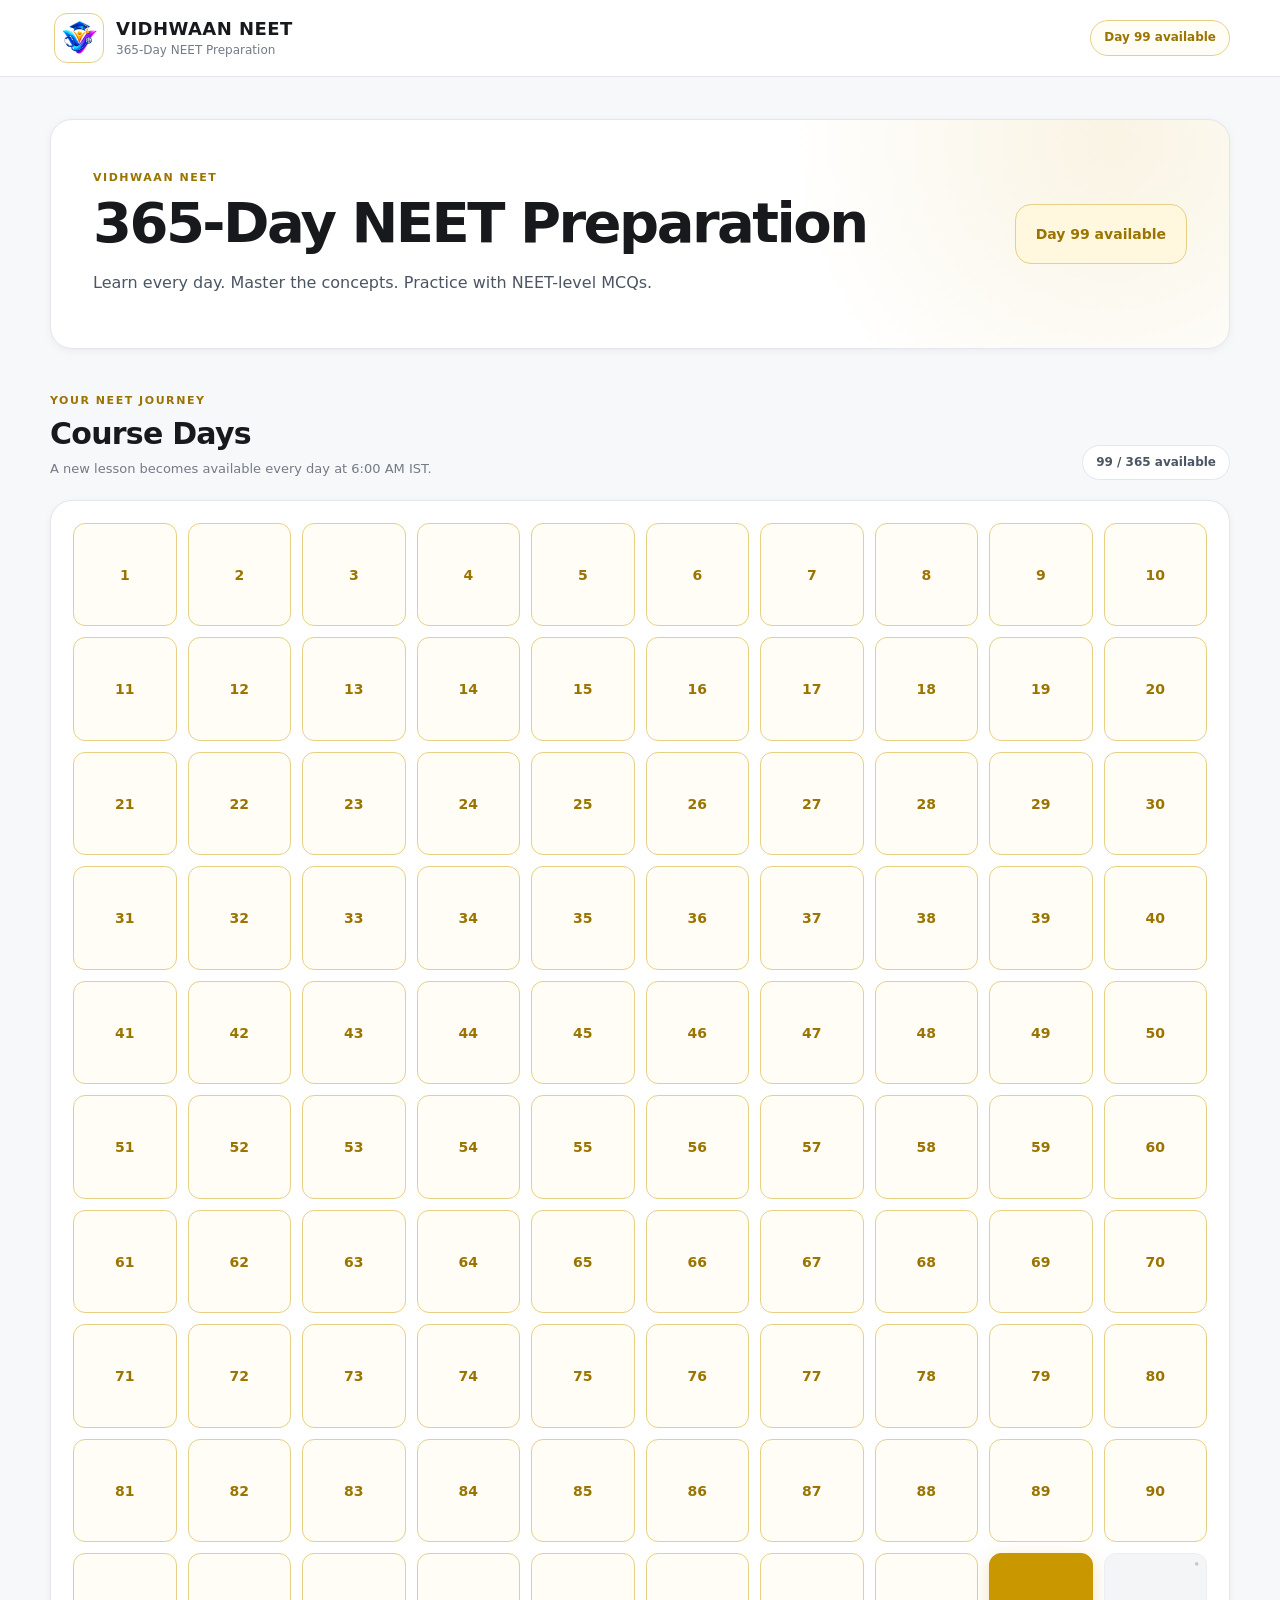
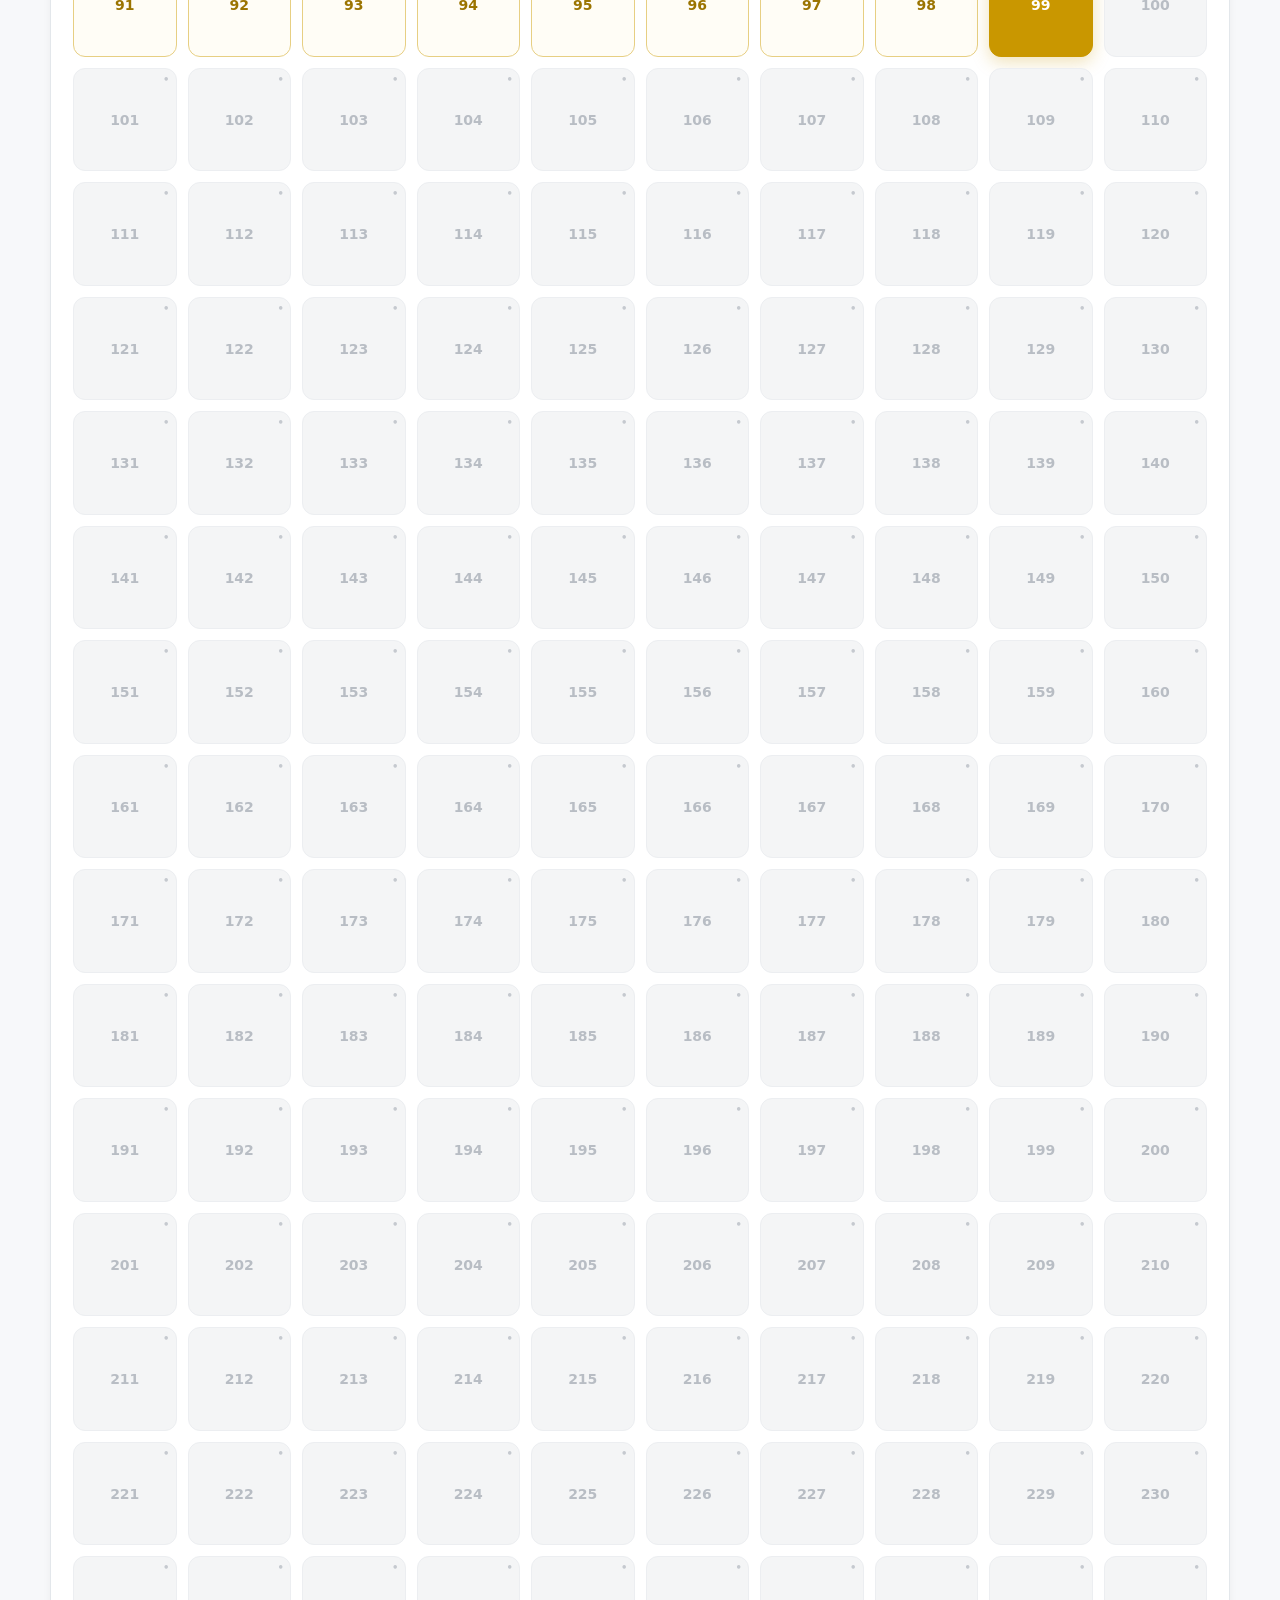
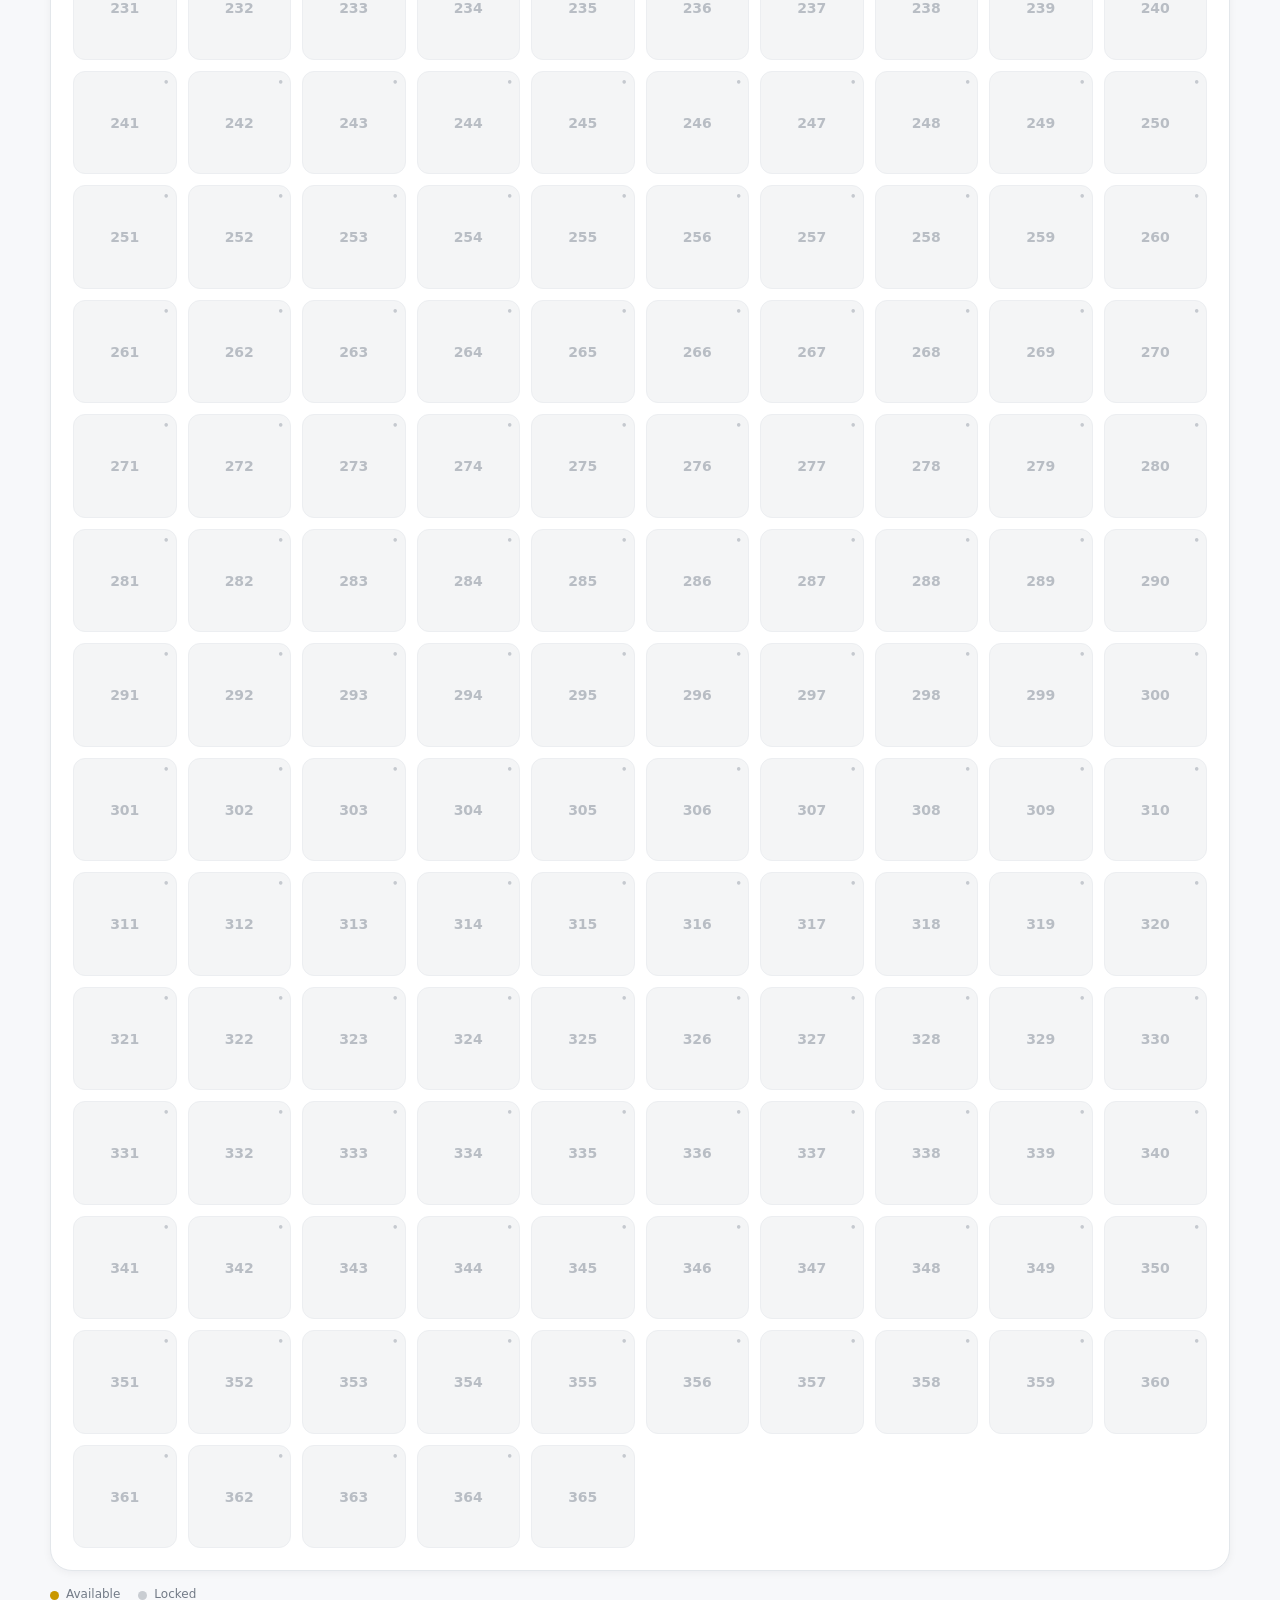
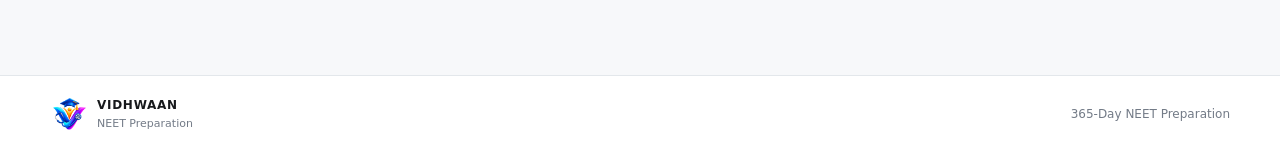
==== commit d52e340c: "Add files via upload" ====
--- a/public/index.html
+++ b/public/index.html
@@ -1,12 +1,11 @@
 <!DOCTYPE html>
 <html lang="en">
 <head>
-
     <meta charset="UTF-8">
 
     <meta
         name="viewport"
-        content="width=device-width, initial-scale=1, viewport-fit=cover"
+        content="width=device-width, initial-scale=1.0, viewport-fit=cover"
     >
 
     <meta
@@ -46,21 +45,13 @@
 
     <title>VIDHWAAN NEET — 365-Day Preparation</title>
 
-
-    <!-- =====================================================
-         PWA
-         ===================================================== -->
-
+    <!-- PWA -->
     <link
         rel="manifest"
         href="./manifest.json"
     >
 
-
-    <!-- =====================================================
-         ICONS
-         ===================================================== -->
-
+    <!-- App icon -->
     <link
         rel="icon"
         type="image/png"
@@ -72,23 +63,16 @@
         href="./icons/icon-512.png"
     >
 
-
-    <!-- =====================================================
-         MAIN STYLESHEET
-         ===================================================== -->
-
+    <!-- Main CSS -->
     <link
         rel="stylesheet"
         href="./css/main.css"
     >
-
 </head>
 
-
 <body>
 
-<div id="app" class="app-shell">
-
+<div id="app">
 
     <!-- =====================================================
          HEADER
@@ -98,57 +82,42 @@
 
         <div class="header-inner">
 
-            <a
-                href="./"
+            <button
                 id="brand-home"
                 class="brand"
-                aria-label="VIDHWAAN NEET Home"
+                type="button"
+                aria-label="VIDHWAAN NEET home"
             >
 
-                <div class="brand-logo">
-
+                <span class="brand-logo">
                     <img
                         src="./icons/logo.png"
                         alt="VIDHWAAN NEET"
                         width="52"
                         height="52"
                     >
-
-                </div>
-
-
-                <div class="brand-text">
-
-                    <div class="brand-title">
+                </span>
+
+                <span class="brand-text">
+
+                    <span class="brand-title">
                         VIDHWAAN NEET
-                    </div>
-
-                    <div class="brand-subtitle">
+                    </span>
+
+                    <span class="brand-subtitle">
                         365-Day NEET Preparation
-                    </div>
-
-                </div>
-
-            </a>
-
-
-            <!-- DAILY RELEASE STATUS -->
+                    </span>
+
+                </span>
+
+            </button>
 
             <div
-                id="release-status"
+                id="release-status-text"
                 class="release-status"
-                aria-label="Course release status"
+                aria-live="polite"
             >
-
-                <span
-                    class="status-dot"
-                    aria-hidden="true"
-                ></span>
-
-                <span id="release-status-text">
-                    Checking today's lesson…
-                </span>
-
+                Loading course...
             </div>
 
         </div>
@@ -156,227 +125,207 @@
     </header>
 
 
-
     <!-- =====================================================
-         MAIN APPLICATION
+         MAIN
          ===================================================== -->
 
     <main class="main-container">
 
 
         <!-- =================================================
-             HERO
+             HOME / 365 DAY GRID
              ================================================= -->
 
         <section
-            class="hero-card"
+            id="days-view"
+            class="days-view"
             aria-labelledby="course-title"
         >
 
-            <div class="hero-content">
-
-                <div class="eyebrow">
-                    VIDHWAAN • NEET PREPARATION
-                </div>
-
-
-                <h1 id="course-title">
-                    Master NEET
-                    <span>One Day at a Time.</span>
-                </h1>
-
-
-                <p>
-                    Learn every concept clearly, strengthen it
-                    with NEET-level practice, and progress through
-                    your complete 365-day preparation journey.
-                </p>
-
-            </div>
-
-
-            <div
-                class="hero-mark"
-                aria-hidden="true"
+            <!-- HERO -->
+
+            <div class="hero-card">
+
+                <div class="hero-content">
+
+                    <span class="eyebrow">
+                        VIDHWAAN NEET
+                    </span>
+
+                    <h1 id="course-title">
+                        365-Day NEET Preparation
+                    </h1>
+
+                    <p>
+                        Learn every day. Master the concepts.
+                        Practice with NEET-level MCQs.
+                    </p>
+
+                </div>
+
+                <div
+                    id="today-badge"
+                    class="today-badge"
+                    aria-live="polite"
+                >
+                    Loading...
+                </div>
+
+            </div>
+
+
+            <!-- COURSE DAYS -->
+
+            <section
+                class="course-days-section"
+                aria-labelledby="days-title"
             >
 
-                <div class="hero-ring hero-ring-one"></div>
-
-                <div class="hero-ring hero-ring-two"></div>
-
-                <div class="hero-ring hero-ring-three"></div>
-
-                <div class="hero-gold-dot"></div>
-
-            </div>
+                <div class="section-heading">
+
+                    <div>
+
+                        <span class="section-kicker">
+                            YOUR NEET JOURNEY
+                        </span>
+
+                        <h2 id="days-title">
+                            Course Days
+                        </h2>
+
+                        <p>
+                            A new lesson becomes available every day
+                            at 6:00 AM IST.
+                        </p>
+
+                    </div>
+
+                    <div
+                        id="released-days-count"
+                        class="days-count"
+                        aria-live="polite"
+                    >
+                        0 / 365 available
+                    </div>
+
+                </div>
+
+
+                <!--
+                    app.js will generate ALL 365 circles here.
+
+                    IMPORTANT:
+                    Nothing opens automatically.
+
+                    Example:
+                    30 Aug 2026 → Day 1 enabled
+                    31 Aug 2026 → Day 1 + Day 2 enabled
+                    01 Sep 2026 → Day 1 + Day 2 + Day 3 enabled
+
+                    Future days remain locked.
+                -->
+
+                <div
+                    id="day-grid"
+                    class="day-grid"
+                    aria-label="365 NEET course days"
+                ></div>
+
+
+                <!-- LEGEND -->
+
+                <div class="days-legend">
+
+                    <div class="legend-item">
+
+                        <span
+                            class="legend-dot available"
+                            aria-hidden="true"
+                        ></span>
+
+                        <span>
+                            Available
+                        </span>
+
+                    </div>
+
+                    <div class="legend-item">
+
+                        <span
+                            class="legend-dot locked"
+                            aria-hidden="true"
+                        ></span>
+
+                        <span>
+                            Locked
+                        </span>
+
+                    </div>
+
+                </div>
+
+            </section>
 
         </section>
-
-
-
-        <!-- =================================================
-             365-DAY JOURNEY HEADER
-             ================================================= -->
-
-        <section
-            class="section-heading"
-            aria-labelledby="journey-title"
-        >
-
-            <div>
-
-                <h2 id="journey-title">
-                    365-Day Journey
-                </h2>
-
-                <p id="syllabus-summary">
-                    Preparing your daily NEET journey…
-                </p>
-
-            </div>
-
-
-            <div
-                id="today-badge"
-                class="today-badge"
-                aria-live="polite"
-            >
-
-                <span
-                    class="today-badge-dot"
-                    aria-hidden="true"
-                ></span>
-
-                <span id="today-badge-text">
-                    Checking…
-                </span>
-
-            </div>
-
-        </section>
-
-
-
-        <!-- =================================================
-             DAY GRID
-             ================================================= -->
-
-        <section
-            class="course-card"
-            aria-labelledby="days-title"
-        >
-
-            <div class="course-header">
-
-                <div>
-
-                    <h2 id="days-title">
-                        Course Days
-                    </h2>
-
-                    <p>
-                        One lesson becomes available every day
-                        at 6:00 AM IST.
-                    </p>
-
-                </div>
-
-            </div>
-
-
-            <!--
-                IMPORTANT
-
-                app.js creates all 365 day circles here.
-
-                Release schedule:
-
-                30 Aug 2026 06:00 IST → Day 1
-                31 Aug 2026 06:00 IST → Day 2
-                01 Sep 2026 06:00 IST → Day 3
-                ...
-                29 Aug 2027 06:00 IST → Day 365
-
-                Future days are disabled.
-                Released days are clickable.
-            -->
-
-            <div
-                id="day-grid"
-                class="days-grid"
-                aria-label="365 NEET course days"
-            ></div>
-
-
-            <!-- =================================================
-                 DAY LEGEND
-                 ================================================= -->
-
-            <div
-                class="days-legend"
-                aria-label="Day availability"
-            >
-
-                <div class="legend-item">
-
-                    <span
-                        class="legend-dot active"
-                        aria-hidden="true"
-                    ></span>
-
-                    <span>
-                        Available
-                    </span>
-
-                </div>
-
-
-                <div class="legend-item">
-
-                    <span
-                        class="legend-dot"
-                        aria-hidden="true"
-                    ></span>
-
-                    <span>
-                        Coming soon
-                    </span>
-
-                </div>
-
-            </div>
-
-        </section>
-
 
 
         <!-- =================================================
              LESSON VIEW
-             =================================================
-
-             Hidden when the app starts.
-
-             It becomes visible ONLY after the student
-             clicks an available day.
-
-             No day.html is required.
-
-             app.js loads:
-
-                 ./data/day-001.json
-                 ./data/day-002.json
-                 ./data/day-003.json
-                 ...
-
-             and renders the JSON here.
              ================================================= -->
 
         <section
             id="lesson-view"
-            class="lesson-view hidden"
-            aria-live="polite"
-            aria-labelledby="lesson-page-title"
+            class="lesson-view"
+            hidden
+            aria-labelledby="lesson-title"
         >
+
+            <!-- BACK TO DAYS -->
+
+            <div class="lesson-navigation">
+
+                <button
+                    id="back-button"
+                    class="back-button"
+                    type="button"
+                >
+                    <span aria-hidden="true">←</span>
+                    <span>All Days</span>
+                </button>
+
+                <span
+                    id="lesson-day-badge"
+                    class="lesson-day-badge"
+                >
+                    DAY 1
+                </span>
+
+            </div>
+
+
+            <!--
+                app.js will render the COMPLETE selected JSON
+                into this container.
+
+                RAW JSON MUST NEVER be displayed.
+
+                The renderer will create:
+
+                1. Day heading
+                2. Subject / chapter
+                3. Learning outcome
+                4. NEET Focus
+                5. Topic cards
+                6. Concept explanations
+                7. Key points
+                8. NEET tips
+                9. MCQ cards
+                10. Clickable A/B/C/D options
+                11. Green correct state
+                12. Red wrong state
+                13. Correct answer
+                14. Explanation
+            -->
 
             <div
                 id="lesson-container"
@@ -386,16 +335,15 @@
         </section>
 
 
-
         <!-- =================================================
-             LOADING STATE
+             LOADING
              ================================================= -->
 
-        <div
+        <section
             id="loading-state"
-            class="loading-state hidden"
+            class="loading-state"
+            hidden
             aria-live="polite"
-            aria-busy="true"
         >
 
             <div class="loading-card">
@@ -405,32 +353,27 @@
                     aria-hidden="true"
                 ></div>
 
-
-                <div>
-
-                    <div class="loading-title">
-                        Loading today's lesson…
-                    </div>
-
-                    <div class="loading-text">
-                        Preparing your NEET learning experience.
-                    </div>
-
-                </div>
-
-            </div>
-
-        </div>
-
+                <h2>
+                    Loading lesson
+                </h2>
+
+                <p>
+                    Preparing your NEET content...
+                </p>
+
+            </div>
+
+        </section>
 
 
         <!-- =================================================
-             ERROR STATE
+             ERROR
              ================================================= -->
 
-        <div
+        <section
             id="error-state"
-            class="error-state hidden"
+            class="error-state"
+            hidden
             role="alert"
             aria-live="assertive"
         >
@@ -444,38 +387,34 @@
                     !
                 </div>
 
-
                 <h2>
-                    Unable to load today's lesson
+                    Unable to load lesson
                 </h2>
-
 
                 <p id="error-message">
                     Please try again.
                 </p>
 
-
                 <button
                     id="retry-button"
+                    class="retry-button"
                     type="button"
-                    class="retry-button"
                 >
                     Try Again
                 </button>
 
             </div>
 
-        </div>
+        </section>
 
     </main>
-
 
 
     <!-- =====================================================
          FOOTER
          ===================================================== -->
 
-    <footer class="app-footer">
+    <footer class="site-footer">
 
         <div class="footer-inner">
 
@@ -483,44 +422,43 @@
 
                 <img
                     src="./icons/logo.png"
-                    alt=""
-                    width="40"
-                    height="40"
+                    alt="VIDHWAAN"
+                    width="38"
+                    height="38"
                 >
 
                 <div>
 
                     <strong>
-                        VIDHWAAN NEET
+                        VIDHWAAN
                     </strong>
 
                     <span>
-                        365-Day NEET Preparation
+                        NEET Preparation
                     </span>
 
                 </div>
 
             </div>
 
-
-            <div class="footer-copy">
-                © VIDHWAAN
-            </div>
+            <span>
+                365-Day NEET Preparation
+            </span>
 
         </div>
 
     </footer>
 
 
-
     <!-- =====================================================
-         PWA INSTALL BUTTON
+         PWA INSTALL
          ===================================================== -->
 
     <button
         id="install-button"
+        class="install-button"
         type="button"
-        class="install-button hidden"
+        hidden
         aria-label="Install VIDHWAAN NEET"
     >
 
@@ -531,24 +469,25 @@
             ↓
         </span>
 
-        <span>
-            Install App
+        <span class="install-text">
+
+            <strong>
+                Install App
+            </strong>
+
+            <small>
+                Install VIDHWAAN NEET
+            </small>
+
         </span>
 
     </button>
 
 </div>
-
 
 
 <!-- =========================================================
      APPLICATION JAVASCRIPT
-     =========================================================
-
-     app.js is intentionally loaded after the complete HTML
-     application structure exists.
-
-     app.js NEVER loads syllabus.json.
      ========================================================= -->
 
 <script
@@ -556,6 +495,5 @@
     defer
 ></script>
 
-
 </body>
-</html>
+</html>
--- a/public/css/main.css
+++ b/public/css/main.css
@@ -1,65 +1,38 @@
 /* ============================================================
    VIDHWAAN NEET
-   365-DAY NEET PREPARATION
-   PRODUCTION UI
+   Production UI — Step 2
    ============================================================ */
 
 :root {
-    --gold: #c99616;
-    --gold-dark: #9d7308;
-    --gold-light: #e2b63b;
-    --gold-soft: #f8efd5;
-    --gold-pale: #fffaf0;
-
-    --green: #198754;
-    --green-bg: #edf9f2;
-    --green-border: #9ed7b5;
+    --gold: #c99700;
+    --gold-dark: #9b7400;
+    --gold-light: #fff8df;
+    --gold-border: #e7cf83;
+
+    --green: #16803c;
+    --green-light: #eaf8ef;
+    --green-border: #9ed4af;
 
     --red: #c62828;
-    --red-bg: #fff1f1;
-    --red-border: #f0aaaa;
-
+    --red-light: #fff0f0;
+    --red-border: #efaaaa;
+
+    --text: #17191c;
+    --text-2: #4b5563;
+    --text-3: #737b87;
+
+    --bg: #f7f8fa;
     --white: #ffffff;
-    --surface: #fbfbfa;
-    --surface-soft: #f5f5f3;
-    --surface-gold: #fffdf7;
-
-    --text: #151515;
-    --text-secondary: #626262;
-    --text-muted: #9ca0a6;
-
-    --border: #e7e7e4;
-    --border-dark: #d8d8d4;
-    --border-gold: rgba(201, 150, 22, 0.42);
-
-    --shadow-xs:
-        0 1px 4px rgba(0, 0, 0, 0.035);
-
-    --shadow-sm:
-        0 4px 16px rgba(0, 0, 0, 0.055);
-
-    --shadow-md:
-        0 12px 35px rgba(0, 0, 0, 0.075);
-
-    --shadow-lg:
-        0 22px 55px rgba(0, 0, 0, 0.095);
-
-    --shadow-gold:
-        0 12px 35px rgba(201, 150, 22, 0.13);
-
-    --radius-xs: 8px;
-    --radius-sm: 12px;
-    --radius-md: 16px;
-    --radius-lg: 24px;
-    --radius-xl: 30px;
-
-    --content-width: 1180px;
-
-    --transition-fast:
-        160ms ease;
-
-    --transition:
-        220ms ease;
+    --border: #e3e7eb;
+    --border-2: #d3d8de;
+
+    --shadow-sm: 0 2px 8px rgba(15, 23, 42, 0.05);
+    --shadow-md: 0 10px 30px rgba(15, 23, 42, 0.08);
+
+    --radius: 16px;
+    --radius-lg: 22px;
+
+    --max-width: 1180px;
 }
 
 
@@ -70,852 +43,1192 @@
 * {
     box-sizing: border-box;
 }
-
 
 html {
     margin: 0;
     padding: 0;
-
     scroll-behavior: smooth;
-
-    background: #ffffff;
-}
-
+    -webkit-text-size-adjust: 100%;
+}
 
 body {
     margin: 0;
-    padding: 0;
-
     min-width: 320px;
-
-    background:
-        linear-gradient(
-            180deg,
-            #ffffff 0%,
-            #ffffff 34%,
-            #fafaf9 100%
-        );
-
+    min-height: 100vh;
+
+    background: var(--bg);
     color: var(--text);
 
     font-family:
         Inter,
-        ui-sans-serif,
+        system-ui,
         -apple-system,
         BlinkMacSystemFont,
         "Segoe UI",
         Roboto,
-        Helvetica,
         Arial,
         sans-serif;
 
     font-size: 16px;
-
-    line-height: 1.5;
+    line-height: 1.6;
 
     -webkit-font-smoothing: antialiased;
-
-    text-rendering: optimizeLegibility;
-}
-
-
-button,
-input,
-textarea,
-select {
+}
+
+button {
     font: inherit;
 }
-
 
 button,
 a {
     -webkit-tap-highlight-color: transparent;
 }
 
-
-button {
+button:focus-visible {
+    outline: 3px solid rgba(201, 151, 0, 0.25);
+    outline-offset: 3px;
+}
+
+img {
+    display: block;
+    max-width: 100%;
+}
+
+[hidden] {
+    display: none !important;
+}
+
+
+/* ============================================================
+   HEADER
+   ============================================================ */
+
+.app-header {
+    position: sticky;
+    top: 0;
+    z-index: 1000;
+
+    background: rgba(255, 255, 255, 0.96);
+    border-bottom: 1px solid var(--border);
+
+    backdrop-filter: blur(14px);
+    -webkit-backdrop-filter: blur(14px);
+}
+
+.header-inner {
+    width: min(calc(100% - 32px), var(--max-width));
+    min-height: 76px;
+    margin: 0 auto;
+
+    display: flex;
+    align-items: center;
+    justify-content: space-between;
+    gap: 20px;
+}
+
+.brand {
+    appearance: none;
     border: 0;
-}
-
-
-a {
-    color: inherit;
-    text-decoration: none;
-}
-
-
-img {
-    max-width: 100%;
-}
-
-
-.hidden {
-    display: none !important;
-}
-
-
-/* ============================================================
-   APP SHELL
-   ============================================================ */
-
-.app-shell {
-    min-height: 100vh;
-
-    display: flex;
-    flex-direction: column;
-}
-
-
-/* ============================================================
-   TOP NAVIGATION
-   ============================================================ */
-
-.topbar {
-    position: sticky;
-
-    top: 0;
-
-    z-index: 1000;
-
-    height: 78px;
-
-    background:
-        rgba(255, 255, 255, 0.96);
-
-    border-bottom:
-        1px solid var(--border);
-
-    backdrop-filter:
-        blur(18px);
-
-    -webkit-backdrop-filter:
-        blur(18px);
-}
-
-
-.topbar-inner {
-    width:
-        min(
-            calc(100% - 40px),
-            var(--content-width)
-        );
-
-    height: 100%;
-
-    margin: 0 auto;
-
-    display: flex;
-
-    align-items: center;
-
-    justify-content: space-between;
-
-    gap: 24px;
-}
-
-
-/* ============================================================
-   BRAND
-   ============================================================ */
-
-.brand {
-    display: inline-flex;
-
-    align-items: center;
-
-    gap: 13px;
-
-    min-width: 0;
-}
-
+    background: transparent;
+
+    margin: 0;
+    padding: 4px;
+
+    display: flex;
+    align-items: center;
+    gap: 12px;
+
+    color: var(--text);
+    text-align: left;
+    cursor: pointer;
+}
 
 .brand-logo {
-    width: 46px;
-    height: 46px;
-
-    flex:
-        0 0 46px;
-
-    display: flex;
-
-    align-items: center;
-
+    width: 50px;
+    height: 50px;
+    flex: 0 0 50px;
+
+    display: flex;
+    align-items: center;
     justify-content: center;
 
     overflow: hidden;
 
-    border:
-        1px solid var(--border-gold);
-
+    border: 1px solid var(--gold-border);
     border-radius: 13px;
 
     background: #ffffff;
-
-    box-shadow:
-        var(--shadow-xs);
-}
-
+}
 
 .brand-logo img {
     width: 100%;
     height: 100%;
 
-    display: block;
-
     object-fit: contain;
-}
-
+    padding: 4px;
+}
 
 .brand-text {
-    min-width: 0;
-
-    display: flex;
-
+    display: flex;
     flex-direction: column;
 }
 
-
-.brand-name {
-    margin: 0;
-
-    color: #151515;
-
-    font-size: 16px;
-
+.brand-title {
+    font-size: 18px;
     line-height: 1.15;
-
     font-weight: 850;
-
-    letter-spacing: 0.055em;
-}
-
-
-.brand-tagline {
-    margin-top: 4px;
-
-    color: var(--text-secondary);
-
-    font-size: 11px;
-
+    letter-spacing: 0.025em;
+}
+
+.brand-subtitle {
+    margin-top: 3px;
+
+    color: var(--text-3);
+
+    font-size: 12px;
     line-height: 1.2;
 }
-
-
-/* ============================================================
-   RELEASE STATUS
-   ============================================================ */
 
 .release-status {
     display: inline-flex;
-
-    align-items: center;
-
-    gap: 9px;
-
-    flex-shrink: 0;
-
-    padding: 9px 13px;
-
-    border:
-        1px solid var(--border-gold);
-
+    align-items: center;
+    gap: 8px;
+
+    min-height: 36px;
+    padding: 6px 13px;
+
+    border: 1px solid var(--gold-border);
     border-radius: 999px;
 
+    background: #fffdf6;
+    color: var(--gold-dark);
+
+    font-size: 12px;
+    font-weight: 750;
+}
+
+.status-dot {
+    width: 7px;
+    height: 7px;
+
+    border-radius: 50%;
+    background: var(--gold);
+}
+
+
+/* ============================================================
+   MAIN
+   ============================================================ */
+
+.main-container {
+    width: min(calc(100% - 32px), var(--max-width));
+    margin: 0 auto;
+
+    padding: 42px 0 70px;
+}
+
+
+/* ============================================================
+   HOME HERO
+   ============================================================ */
+
+.hero-card {
+    min-height: 230px;
+
+    display: flex;
+    align-items: center;
+    justify-content: space-between;
+    gap: 35px;
+
+    padding: 42px;
+
+    border: 1px solid var(--border);
+    border-radius: var(--radius-lg);
+
     background:
-        var(--gold-pale);
-
-    color:
-        var(--gold-dark);
-
-    font-size: 12px;
-
+        radial-gradient(
+            circle at 90% 10%,
+            rgba(201, 151, 0, 0.11),
+            transparent 30%
+        ),
+        var(--white);
+
+    box-shadow: var(--shadow-sm);
+}
+
+.hero-content {
+    max-width: 780px;
+}
+
+.eyebrow,
+.section-kicker {
+    display: block;
+
+    margin-bottom: 9px;
+
+    color: var(--gold-dark);
+
+    font-size: 11px;
+    line-height: 1.2;
+    font-weight: 850;
+    letter-spacing: 0.14em;
+}
+
+.hero-content h1 {
+    margin: 0;
+
+    color: var(--text);
+
+    font-size: clamp(34px, 5vw, 56px);
+    line-height: 1.05;
+    letter-spacing: -0.045em;
+    font-weight: 850;
+}
+
+.hero-content p {
+    max-width: 650px;
+
+    margin: 17px 0 0;
+
+    color: var(--text-2);
+
+    font-size: 16px;
+    line-height: 1.7;
+}
+
+.today-badge {
+    flex: 0 0 auto;
+
+    min-width: 150px;
+
+    display: flex;
+    align-items: center;
+    justify-content: center;
+
+    padding: 18px 20px;
+
+    border: 1px solid var(--gold-border);
+    border-radius: 16px;
+
+    background: var(--gold-light);
+    color: var(--gold-dark);
+
+    font-size: 14px;
     font-weight: 800;
-
-    white-space: nowrap;
-}
-
-
-.status-dot,
-.today-badge-dot {
-    width: 8px;
-    height: 8px;
-
-    flex:
-        0 0 8px;
-
-    border-radius: 50%;
-
-    background:
-        var(--gold);
-
-    box-shadow:
-        0 0 0 4px
-        rgba(201, 150, 22, 0.10);
-}
-
-
-/* ============================================================
-   MAIN CONTENT
-   ============================================================ */
-
-.main-content {
-    width:
-        min(
-            calc(100% - 40px),
-            var(--content-width)
-        );
-
-    margin: 0 auto;
-
-    padding:
-        34px 0 100px;
-
-    flex: 1;
-}
-
-
-/* ============================================================
-   HERO
-   ============================================================ */
-
-.hero-card {
-    position: relative;
-
-    min-height: 300px;
-
-    overflow: hidden;
-
-    display: flex;
-
-    align-items: center;
-
-    padding: 52px;
-
-    background:
-        linear-gradient(
-            135deg,
-            #ffffff 0%,
-            #fffdf8 54%,
-            #ffffff 100%
-        );
-
-    border:
-        1px solid var(--border-gold);
-
-    border-radius:
-        var(--radius-lg);
-
-    box-shadow:
-        var(--shadow-gold);
-}
-
-
-.hero-content {
-    position: relative;
-
-    z-index: 2;
-
-    max-width: 790px;
-}
-
-
-.eyebrow {
-    margin: 0 0 15px;
-
-    color:
-        var(--gold-dark);
-
-    font-size: 12px;
-
-    line-height: 1;
-
-    font-weight: 850;
-
-    letter-spacing:
-        0.17em;
-}
-
-
-.hero-card h1 {
-    margin: 0;
-
-    color: #141414;
-
-    font-size:
-        clamp(
-            38px,
-            5vw,
-            64px
-        );
-
-    line-height: 1.03;
-
-    letter-spacing:
-        -0.045em;
-
-    font-weight: 900;
-}
-
-
-.hero-card h1 span {
-    color:
-        var(--gold-dark);
-}
-
-
-.hero-card p {
-    max-width: 760px;
-
-    margin:
-        22px 0 0;
-
-    color:
-        var(--text-secondary);
-
-    font-size: 17px;
-
-    line-height: 1.72;
-}
-
-
-/* ============================================================
-   HERO DECORATION
-   ============================================================ */
-
-.hero-mark {
-    position: absolute;
-
-    width: 440px;
-    height: 440px;
-
-    right: -125px;
-    top: -115px;
-
-    pointer-events: none;
-}
-
-
-.hero-ring {
-    position: absolute;
-
-    border-radius: 50%;
-
-    border:
-        1px solid
-        rgba(201, 150, 22, 0.19);
-}
-
-
-.hero-ring-one {
-    width: 430px;
-    height: 430px;
-
-    right: 0;
-    top: 0;
-}
-
-
-.hero-ring-two {
-    width: 330px;
-    height: 330px;
-
-    right: 50px;
-    top: 50px;
-
-    border-color:
-        rgba(201, 150, 22, 0.13);
-}
-
-
-.hero-ring-three {
-    width: 230px;
-    height: 230px;
-
-    right: 100px;
-    top: 100px;
-
-    border-color:
-        rgba(201, 150, 22, 0.09);
-}
-
-
-.hero-gold-dot {
-    position: absolute;
-
-    width: 12px;
-    height: 12px;
-
-    right: 209px;
-    top: 209px;
-
-    border-radius: 50%;
-
-    background:
-        var(--gold);
-
-    box-shadow:
-        0 0 0 10px
-        rgba(201, 150, 22, 0.08),
-
-        0 0 0 23px
-        rgba(201, 150, 22, 0.035);
-}
-
-
-/* ============================================================
-   SECTION HEADING
-   ============================================================ */
+    text-align: center;
+}
+
+
+/* ============================================================
+   SECTION HEADINGS
+   ============================================================ */
+
+.course-days-section {
+    margin-top: 45px;
+}
 
 .section-heading {
     display: flex;
-
     align-items: flex-end;
-
     justify-content: space-between;
-
     gap: 20px;
 
-    margin:
-        46px 0 18px;
-}
-
+    margin-bottom: 20px;
+}
 
 .section-heading h2 {
     margin: 0;
 
-    color: #111111;
-
-    font-size: 29px;
-
-    line-height: 1.15;
-
-    letter-spacing:
-        -0.03em;
-
-    font-weight: 850;
-}
-
+    font-size: 30px;
+    line-height: 1.2;
+    font-weight: 820;
+    letter-spacing: -0.025em;
+}
 
 .section-heading p {
-    margin:
-        8px 0 0;
-
-    color:
-        var(--text-secondary);
-
-    font-size: 14px;
-}
-
-
-.today-badge {
-    display: inline-flex;
-
-    align-items: center;
-
-    gap: 9px;
-
-    padding:
-        10px 15px;
-
-    border:
-        1px solid var(--border-gold);
-
+    margin: 7px 0 0;
+
+    color: var(--text-3);
+
+    font-size: 13px;
+}
+
+.days-count {
+    flex: 0 0 auto;
+
+    padding: 7px 13px;
+
+    border: 1px solid var(--border);
     border-radius: 999px;
 
-    background:
-        var(--gold-pale);
-
-    color:
-        var(--gold-dark);
+    background: var(--white);
+    color: var(--text-2);
 
     font-size: 12px;
-
-    font-weight: 850;
-
-    white-space: nowrap;
-}
-
-
-/* ============================================================
-   DAY GRID
+    font-weight: 750;
+}
+
+
+/* ============================================================
+   365 DAY GRID
    ============================================================ */
 
 .day-grid {
     display: grid;
 
-    grid-template-columns:
-        repeat(
-            14,
-            minmax(50px, 1fr)
-        );
-
-    gap: 14px;
-
-    padding: 28px;
-
-    background:
-        #ffffff;
-
-    border:
-        1px solid var(--border);
-
-    border-radius:
-        var(--radius-lg);
-
-    box-shadow:
-        var(--shadow-sm);
-}
-
-
-/* ============================================================
-   DAY BUTTON
-   ============================================================ */
+    grid-template-columns: repeat(10, minmax(0, 1fr));
+    gap: 11px;
+
+    padding: 22px;
+
+    border: 1px solid var(--border);
+    border-radius: var(--radius-lg);
+
+    background: var(--white);
+
+    box-shadow: var(--shadow-sm);
+}
+
+
+/*
+   app.js will add:
+   .day-button
+   .available
+   .current
+   .locked
+*/
 
 .day-button {
     position: relative;
 
+    appearance: none;
+
     width: 100%;
-
-    aspect-ratio: 1 / 1;
-
-    padding: 0;
-
-    display: flex;
-
-    align-items: center;
-
+    aspect-ratio: 1;
+
+    display: flex;
+    align-items: center;
     justify-content: center;
 
-    border:
-        1px solid #e3e4e2;
+    padding: 6px;
+
+    border: 1px solid var(--border);
+    border-radius: 12px;
+
+    background: #f8f9fa;
+    color: #a1a7af;
+
+    font-size: 14px;
+    font-weight: 800;
+
+    transition:
+        transform 160ms ease,
+        border-color 160ms ease,
+        background 160ms ease,
+        color 160ms ease,
+        box-shadow 160ms ease;
+}
+
+.day-button.available {
+    border-color: var(--gold-border);
+    background: #fffdf6;
+    color: var(--gold-dark);
+}
+
+.day-button.available:hover {
+    transform: translateY(-2px);
+
+    border-color: var(--gold);
+    background: var(--gold-light);
+
+    box-shadow:
+        0 7px 18px rgba(201, 151, 0, 0.14);
+}
+
+.day-button.current {
+    border-color: var(--gold);
+    background: var(--gold);
+    color: #ffffff;
+
+    box-shadow:
+        0 5px 17px rgba(201, 151, 0, 0.28);
+}
+
+.day-button.current:hover {
+    transform: translateY(-2px);
+
+    background: var(--gold-dark);
+    border-color: var(--gold-dark);
+}
+
+.day-button.locked {
+    cursor: not-allowed;
+
+    border-color: #eceef1;
+    background: #f4f5f6;
+    color: #b8bdc4;
+}
+
+.day-button.locked::after {
+    content: "•";
+
+    position: absolute;
+    top: 3px;
+    right: 6px;
+
+    color: #c5c9cf;
+
+    font-size: 10px;
+}
+
+
+/* ============================================================
+   DAY LEGEND
+   ============================================================ */
+
+.days-legend {
+    display: flex;
+    align-items: center;
+    gap: 18px;
+
+    margin-top: 14px;
+
+    color: var(--text-3);
+
+    font-size: 12px;
+}
+
+.legend-item {
+    display: inline-flex;
+    align-items: center;
+    gap: 7px;
+}
+
+.legend-dot {
+    width: 9px;
+    height: 9px;
 
     border-radius: 50%;
+}
+
+.legend-dot.available {
+    background: var(--gold);
+}
+
+.legend-dot.locked {
+    background: #c9cdd2;
+}
+
+
+/* ============================================================
+   LESSON VIEW
+   ============================================================ */
+
+.lesson-view {
+    width: 100%;
+    max-width: 1050px;
+    margin: 0 auto;
+}
+
+.lesson-navigation {
+    min-height: 44px;
+
+    display: flex;
+    align-items: center;
+    justify-content: space-between;
+    gap: 15px;
+
+    margin-bottom: 18px;
+}
+
+.back-button {
+    appearance: none;
+
+    display: inline-flex;
+    align-items: center;
+    gap: 8px;
+
+    min-height: 40px;
+    padding: 7px 13px;
+
+    border: 1px solid var(--border);
+    border-radius: 10px;
+
+    background: var(--white);
+    color: var(--text-2);
+
+    font-size: 13px;
+    font-weight: 750;
+
+    cursor: pointer;
+}
+
+.back-button:hover {
+    border-color: var(--gold-border);
+    color: var(--gold-dark);
+    background: #fffdf7;
+}
+
+.lesson-day-badge {
+    display: inline-flex;
+    align-items: center;
+
+    min-height: 34px;
+    padding: 6px 12px;
+
+    border: 1px solid var(--gold-border);
+    border-radius: 999px;
+
+    background: var(--gold-light);
+    color: var(--gold-dark);
+
+    font-size: 12px;
+    font-weight: 850;
+    letter-spacing: 0.08em;
+}
+
+
+/* ============================================================
+   LESSON CONTENT
+   ============================================================ */
+
+.lesson-container {
+    width: 100%;
+}
+
+.lesson-hero,
+.lesson-header {
+    padding: 38px;
+
+    border: 1px solid var(--gold-border);
+    border-radius: var(--radius-lg);
 
     background:
-        linear-gradient(
-            145deg,
-            #ffffff,
-            #f7f7f6
-        );
-
-    color:
-        #b3b8bf;
+        radial-gradient(
+            circle at 90% 5%,
+            rgba(201, 151, 0, 0.10),
+            transparent 30%
+        ),
+        var(--white);
+
+    box-shadow: var(--shadow-md);
+}
+
+.lesson-day-label {
+    display: inline-flex;
+
+    padding: 5px 10px;
+
+    border-radius: 999px;
+
+    background: var(--gold-light);
+    color: var(--gold-dark);
+
+    font-size: 11px;
+    font-weight: 850;
+    letter-spacing: 0.1em;
+}
+
+.lesson-title,
+.lesson-header h1 {
+    max-width: 900px;
+
+    margin: 15px 0 8px;
+
+    color: var(--text);
+
+    font-size: clamp(32px, 5vw, 50px);
+    line-height: 1.08;
+    letter-spacing: -0.04em;
+    font-weight: 850;
+}
+
+.lesson-subtitle {
+    margin: 0;
+
+    color: var(--text-2);
+
+    font-size: 16px;
+    line-height: 1.7;
+}
+
+
+/* ============================================================
+   GENERAL LESSON CARDS
+   ============================================================ */
+
+.lesson-section,
+.content-section {
+    margin-top: 28px;
+}
+
+.lesson-section-card,
+.content-card {
+    padding: 26px;
+
+    border: 1px solid var(--border);
+    border-radius: var(--radius);
+
+    background: var(--white);
+
+    box-shadow: var(--shadow-sm);
+}
+
+.lesson-section-title,
+.content-card h2,
+.content-card h3 {
+    margin: 0 0 12px;
+
+    color: var(--text);
+
+    font-size: 23px;
+    line-height: 1.3;
+    font-weight: 820;
+}
+
+.lesson-section-text,
+.content-card p {
+    margin: 0;
+
+    color: var(--text-2);
+
+    font-size: 15px;
+    line-height: 1.8;
+}
+
+
+/* ============================================================
+   NEET FOCUS
+   ============================================================ */
+
+.neet-focus,
+.focus-card {
+    display: flex;
+    align-items: flex-start;
+    gap: 15px;
+
+    margin-top: 24px;
+    padding: 21px 23px;
+
+    border: 1px solid var(--gold-border);
+    border-radius: var(--radius);
+
+    background: var(--gold-light);
+}
+
+.focus-icon {
+    width: 38px;
+    height: 38px;
+    flex: 0 0 38px;
+
+    display: flex;
+    align-items: center;
+    justify-content: center;
+
+    border-radius: 10px;
+
+    background: #ffffff;
+    color: var(--gold-dark);
+
+    font-size: 18px;
+    font-weight: 850;
+}
+
+.focus-card h2,
+.neet-focus h2 {
+    margin: 0;
+
+    color: var(--text);
+
+    font-size: 19px;
+    line-height: 1.3;
+}
+
+.focus-card p,
+.neet-focus p {
+    margin: 6px 0 0;
+
+    color: var(--text-2);
+
+    font-size: 14px;
+    line-height: 1.7;
+}
+
+
+/* ============================================================
+   TOPICS / CONCEPTS
+   ============================================================ */
+
+.topics-list,
+.concepts-list {
+    display: flex;
+    flex-direction: column;
+    gap: 17px;
+}
+
+.topic-card,
+.concept-card {
+    overflow: hidden;
+
+    border: 1px solid var(--border);
+    border-radius: var(--radius);
+
+    background: var(--white);
+
+    box-shadow: var(--shadow-sm);
+}
+
+.topic-header,
+.concept-header {
+    display: flex;
+    align-items: flex-start;
+    gap: 14px;
+
+    padding: 23px 25px 15px;
+}
+
+.topic-number,
+.concept-number {
+    width: 36px;
+    height: 36px;
+    flex: 0 0 36px;
+
+    display: flex;
+    align-items: center;
+    justify-content: center;
+
+    border-radius: 10px;
+
+    background: var(--gold-light);
+    color: var(--gold-dark);
+
+    font-size: 12px;
+    font-weight: 850;
+}
+
+.topic-title,
+.concept-title,
+.topic-header h3,
+.concept-header h3 {
+    margin: 0;
+
+    color: var(--text);
+
+    font-size: 21px;
+    line-height: 1.35;
+    font-weight: 820;
+}
+
+.topic-content,
+.concept-content {
+    padding: 0 25px 24px;
+}
+
+.topic-content p,
+.concept-content p {
+    margin: 0 0 14px;
+
+    color: var(--text-2);
+
+    font-size: 15px;
+    line-height: 1.8;
+}
+
+.topic-content p:last-child,
+.concept-content p:last-child {
+    margin-bottom: 0;
+}
+
+
+/* ============================================================
+   KEY POINTS
+   ============================================================ */
+
+.key-points,
+.key-points-list {
+    margin: 20px 0 0;
+    padding: 17px 19px;
+
+    border: 1px solid var(--border);
+    border-radius: 13px;
+
+    background: #fafbfc;
+}
+
+.key-points-title {
+    margin: 0 0 9px;
+
+    color: var(--text);
 
     font-size: 13px;
-
     font-weight: 850;
-
-    cursor: not-allowed;
+}
+
+.key-points ul {
+    margin: 0;
+    padding-left: 20px;
+}
+
+.key-points li {
+    margin: 5px 0;
+
+    color: var(--text-2);
+
+    font-size: 14px;
+    line-height: 1.65;
+}
+
+
+/* ============================================================
+   NEET TIPS
+   ============================================================ */
+
+.neet-tips {
+    margin-top: 20px;
+}
+
+.neet-tip {
+    padding: 18px 20px;
+
+    border: 1px solid var(--gold-border);
+    border-radius: 13px;
+
+    background: #fffaf0;
+}
+
+.neet-tip + .neet-tip {
+    margin-top: 10px;
+}
+
+.neet-tip-title {
+    margin: 0 0 5px;
+
+    color: var(--gold-dark);
+
+    font-size: 13px;
+    font-weight: 850;
+}
+
+.neet-tip p {
+    margin: 0;
+
+    color: var(--text-2);
+
+    font-size: 14px;
+    line-height: 1.7;
+}
+
+
+/* ============================================================
+   MCQ SECTION
+   ============================================================ */
+
+.mcqs-section {
+    margin-top: 50px;
+}
+
+.mcqs-header {
+    margin-bottom: 19px;
+}
+
+.mcqs-header h2 {
+    margin: 0;
+
+    color: var(--text);
+
+    font-size: 30px;
+    line-height: 1.2;
+    font-weight: 820;
+}
+
+.mcqs-header p {
+    margin: 7px 0 0;
+
+    color: var(--text-3);
+
+    font-size: 13px;
+}
+
+.mcqs-list {
+    display: flex;
+    flex-direction: column;
+    gap: 18px;
+}
+
+.mcq-card {
+    overflow: hidden;
+
+    border: 1px solid var(--border);
+    border-radius: var(--radius);
+
+    background: var(--white);
+
+    box-shadow: var(--shadow-sm);
+}
+
+.mcq-header {
+    display: flex;
+    align-items: center;
+    justify-content: space-between;
+    gap: 15px;
+
+    padding: 15px 21px;
+
+    border-bottom: 1px solid var(--border);
+
+    background: #fafbfc;
+}
+
+.mcq-number {
+    color: var(--gold-dark);
+
+    font-size: 12px;
+    font-weight: 850;
+    letter-spacing: 0.07em;
+    text-transform: uppercase;
+}
+
+.mcq-topic {
+    color: var(--text-3);
+
+    font-size: 11px;
+    font-weight: 650;
+}
+
+.mcq-body {
+    padding: 22px 21px 23px;
+}
+
+.mcq-question {
+    margin: 0 0 19px;
+
+    color: var(--text);
+
+    font-size: 17px;
+    line-height: 1.65;
+    font-weight: 750;
+}
+
+
+/* ============================================================
+   MCQ OPTIONS
+   ============================================================ */
+
+.mcq-options {
+    display: flex;
+    flex-direction: column;
+    gap: 9px;
+}
+
+.mcq-option {
+    width: 100%;
+
+    appearance: none;
+
+    display: flex;
+    align-items: flex-start;
+    gap: 12px;
+
+    padding: 12px 14px;
+
+    border: 1px solid var(--border);
+    border-radius: 12px;
+
+    background: #ffffff;
+    color: var(--text);
+
+    text-align: left;
+
+    cursor: pointer;
+
+    font-size: 14px;
+    line-height: 1.6;
 
     transition:
-        transform var(--transition-fast),
-        background var(--transition-fast),
-        border-color var(--transition-fast),
-        box-shadow var(--transition-fast),
-        color var(--transition-fast);
-}
-
-
-.day-button::after {
-    content: "";
-
-    position: absolute;
-
-    inset: 4px;
-
-    border-radius: 50%;
-
-    border:
-        1px solid
-        rgba(0, 0, 0, 0.025);
-
-    pointer-events: none;
-}
-
-
-/* ============================================================
-   LOCKED DAYS
-   ============================================================ */
-
-.day-button.locked {
-    opacity: 0.70;
-
-    cursor: not-allowed;
-
-    filter: saturate(0.55);
-}
-
-
-.day-button.locked:hover {
-    transform: none;
-
-    box-shadow: none;
-
-    border-color:
-        #e3e4e2;
-
-    background:
-        linear-gradient(
-            145deg,
-            #ffffff,
-            #f7f7f6
-        );
-}
-
-
-/* ============================================================
-   AVAILABLE DAYS
-   ============================================================ */
-
-.day-button.available {
-    cursor: pointer;
-
-    color:
-        #202020;
-
-    background:
-        #ffffff;
-
-    border-color:
-        var(--gold);
-
-    box-shadow:
-        0 5px 16px
-        rgba(201, 150, 22, 0.10);
-}
-
-
-.day-button.available:hover {
-    transform:
-        translateY(-3px);
-
-    color:
-        #171717;
-
-    background:
-        var(--gold-pale);
-
-    border-color:
-        var(--gold-dark);
-
-    box-shadow:
-        0 10px 25px
-        rgba(201, 150, 22, 0.18);
-}
-
-
-.day-button.available:active {
-    transform:
-        translateY(-1px);
-}
-
-
-.day-button.available:focus-visible {
-    outline:
-        3px solid
-        rgba(201, 150, 22, 0.23);
-
-    outline-offset: 4px;
-}
-
-
-/* ============================================================
-   TODAY / LIVE DAY
-   ============================================================ */
-
-.day-button.today {
-    color:
-        #ffffff;
-
-    background:
-        linear-gradient(
-            145deg,
-            var(--gold-light),
-            var(--gold)
-        );
-
-    border-color:
-        var(--gold);
-
-    box-shadow:
-        0 9px 25px
-        rgba(201, 150, 22, 0.30),
-
-        0 0 0 4px
-        rgba(201, 150, 22, 0.075);
-}
-
-
-.day-button.today:hover {
-    color:
-        #ffffff;
-
-    background:
-        linear-gradient(
-            145deg,
-            var(--gold),
-            var(--gold-dark)
-        );
-
-    border-color:
-        var(--gold-dark);
-
-    transform:
-        translateY(-3px);
-}
-
-
-/* ============================================================
-   SELECTED DAY
-   ============================================================ */
-
-.day-button.selected {
-    box-shadow:
-        0 0 0 3px
-        rgba(201, 150, 22, 0.16),
-
-        0 8px 22px
-        rgba(201, 150, 22, 0.16);
-}
-
-
-/* ============================================================
-   COMPLETED DAY
-   ============================================================ */
-
-.day-button.completed::before {
-    content: "✓";
-
-    position: absolute;
-
-    top: -4px;
-    right: -4px;
-
-    width: 18px;
-    height: 18px;
-
-    display: flex;
-
-    align-items: center;
-
+        transform 150ms ease,
+        border-color 150ms ease,
+        background 150ms ease,
+        box-shadow 150ms ease;
+}
+
+.mcq-option:hover:not(:disabled) {
+    transform: translateY(-1px);
+
+    border-color: var(--border-2);
+    background: #fafbfc;
+
+    box-shadow: var(--shadow-sm);
+}
+
+.mcq-option:disabled {
+    cursor: default;
+}
+
+.option-letter,
+.mcq-option-letter {
+    width: 29px;
+    height: 29px;
+    flex: 0 0 29px;
+
+    display: flex;
+    align-items: center;
     justify-content: center;
 
-    z-index: 3;
-
-    border-radius: 50%;
-
-    background:
-        #ffffff;
-
-    border:
-        1px solid var(--gold);
-
-    color:
-        var(--gold-dark);
-
-    font-size: 10px;
-
-    font-weight: 900;
+    border: 1px solid var(--border-2);
+    border-radius: 8px;
+
+    background: #f6f7f8;
+    color: var(--text-2);
+
+    font-size: 12px;
+    font-weight: 850;
+}
+
+.option-text,
+.mcq-option-text {
+    flex: 1;
+    min-width: 0;
+
+    padding-top: 2px;
+}
+
+
+/* ============================================================
+   CORRECT / WRONG MCQ STATES
+   ============================================================ */
+
+.mcq-option.correct,
+.mcq-option.is-correct {
+    border-color: var(--green-border);
+    background: var(--green-light);
+    color: #125f2d;
+}
+
+.mcq-option.correct .option-letter,
+.mcq-option.correct .mcq-option-letter,
+.mcq-option.is-correct .option-letter,
+.mcq-option.is-correct .mcq-option-letter {
+    border-color: var(--green);
+    background: var(--green);
+    color: #ffffff;
+}
+
+.mcq-option.wrong,
+.mcq-option.is-wrong {
+    border-color: var(--red-border);
+    background: var(--red-light);
+    color: #962020;
+}
+
+.mcq-option.wrong .option-letter,
+.mcq-option.wrong .mcq-option-letter,
+.mcq-option.is-wrong .option-letter,
+.mcq-option.is-wrong .mcq-option-letter {
+    border-color: var(--red);
+    background: var(--red);
+    color: #ffffff;
+}
+
+
+/* ============================================================
+   ANSWER / EXPLANATION
+   ============================================================ */
+
+.mcq-result {
+    margin-top: 17px;
+    padding: 16px 18px;
+
+    border-radius: 13px;
+
+    font-size: 14px;
+}
+
+.mcq-result.correct {
+    border: 1px solid var(--green-border);
+    background: var(--green-light);
+    color: #125f2d;
+}
+
+.mcq-result.wrong {
+    border: 1px solid var(--red-border);
+    background: var(--red-light);
+    color: #8f2020;
+}
+
+.mcq-result-title {
+    margin: 0 0 4px;
+
+    font-size: 14px;
+    font-weight: 850;
+}
+
+.mcq-result-answer {
+    margin: 0;
+
+    font-size: 13px;
+    font-weight: 700;
+}
+
+.mcq-explanation {
+    margin-top: 10px;
+    padding: 17px 18px;
+
+    border: 1px solid var(--border);
+    border-radius: 13px;
+
+    background: #f8fafc;
+}
+
+.mcq-explanation-title {
+    margin: 0 0 6px;
+
+    color: var(--text);
+
+    font-size: 13px;
+    font-weight: 850;
+}
+
+.mcq-explanation p {
+    margin: 0;
+
+    color: var(--text-2);
+
+    font-size: 14px;
+    line-height: 1.7;
+}
+
+
+/* ============================================================
+   QUIZ SCORE
+   ============================================================ */
+
+.quiz-score {
+    display: flex;
+    align-items: center;
+    gap: 15px;
+
+    margin-bottom: 20px;
+    padding: 17px 19px;
+
+    border: 1px solid var(--gold-border);
+    border-radius: var(--radius);
+
+    background: var(--gold-light);
+}
+
+.score-value {
+    color: var(--gold-dark);
+
+    font-size: 27px;
+    line-height: 1;
+    font-weight: 850;
+}
+
+.score-text {
+    color: var(--text-2);
+
+    font-size: 13px;
+    font-weight: 650;
 }
 
 
@@ -923,1589 +1236,242 @@
    LOADING
    ============================================================ */
 
-.loading-state {
-    min-height: 260px;
-
-    display: flex;
-
-    flex-direction: column;
-
-    align-items: center;
-
+.loading-state,
+.error-state {
+    min-height: 55vh;
+
+    display: flex;
+    align-items: center;
     justify-content: center;
+}
+
+.loading-card,
+.error-card {
+    width: min(100%, 500px);
+
+    padding: 40px;
+
+    border: 1px solid var(--border);
+    border-radius: var(--radius-lg);
+
+    background: var(--white);
 
     text-align: center;
 
-    color:
-        var(--text-secondary);
-}
-
+    box-shadow: var(--shadow-md);
+}
 
 .loading-spinner {
     width: 38px;
     height: 38px;
 
-    margin-bottom: 15px;
-
-    border:
-        3px solid
-        var(--gold-soft);
-
-    border-top-color:
-        var(--gold);
+    margin: 0 auto;
+
+    border: 3px solid #e5e8eb;
+    border-top-color: var(--gold);
 
     border-radius: 50%;
 
-    animation:
-        spin 800ms linear infinite;
-}
-
-
-.loading-state p {
-    margin: 0;
-
-    font-size: 14px;
-}
-
+    animation: spin 0.75s linear infinite;
+}
 
 @keyframes spin {
     to {
-        transform:
-            rotate(360deg);
-    }
-}
-
-
-/* ============================================================
-   ERROR
-   ============================================================ */
-
-.error-state {
-    min-height: 270px;
-
-    padding: 34px;
-
-    display: flex;
-
+        transform: rotate(360deg);
+    }
+}
+
+.loading-card h2,
+.error-card h2 {
+    margin: 19px 0 6px;
+
+    color: var(--text);
+
+    font-size: 22px;
+    line-height: 1.3;
+}
+
+.loading-card p,
+.error-card p {
+    margin: 0;
+
+    color: var(--text-3);
+
+    font-size: 14px;
+}
+
+.error-icon {
+    width: 45px;
+    height: 45px;
+
+    margin: 0 auto;
+
+    display: flex;
+    align-items: center;
+    justify-content: center;
+
+    border-radius: 50%;
+
+    background: var(--red-light);
+    color: var(--red);
+
+    font-size: 22px;
+    font-weight: 850;
+}
+
+.retry-button {
+    margin-top: 20px;
+
+    min-height: 43px;
+    padding: 8px 17px;
+
+    border: 1px solid var(--gold);
+    border-radius: 10px;
+
+    background: var(--gold);
+    color: #ffffff;
+
+    font-size: 13px;
+    font-weight: 800;
+
+    cursor: pointer;
+}
+
+.retry-button:hover {
+    background: var(--gold-dark);
+    border-color: var(--gold-dark);
+}
+
+
+/* ============================================================
+   FOOTER
+   ============================================================ */
+
+.site-footer {
+    border-top: 1px solid var(--border);
+    background: var(--white);
+}
+
+.footer-inner {
+    width: min(calc(100% - 32px), var(--max-width));
+    min-height: 78px;
+    margin: 0 auto;
+
+    display: flex;
+    align-items: center;
+    justify-content: space-between;
+    gap: 20px;
+
+    color: var(--text-3);
+
+    font-size: 12px;
+}
+
+.footer-brand {
+    display: flex;
+    align-items: center;
+    gap: 9px;
+}
+
+.footer-brand img {
+    width: 38px;
+    height: 38px;
+
+    object-fit: contain;
+}
+
+.footer-brand > div {
+    display: flex;
     flex-direction: column;
-
-    align-items: center;
-
-    justify-content: center;
-
-    text-align: center;
-
-    background:
-        #fff7f7;
-
-    border:
-        1px solid
-        #f0b4b4;
-
-    border-radius:
-        var(--radius-lg);
-}
-
-
-.error-state.hidden {
-    display: none;
-}
-
-
-.error-icon {
-    width: 48px;
-    height: 48px;
-
-    margin-bottom: 15px;
-
-    display: flex;
-
-    align-items: center;
-
-    justify-content: center;
-
-    border-radius: 50%;
-
-    background:
-        #ffe5e5;
-
-    border:
-        1px solid
-        #f2baba;
-
-    color:
-        var(--red);
-
-    font-size: 19px;
-
-    font-weight: 900;
-}
-
-
-.error-state h3 {
-    margin: 0;
-
-    color:
-        #9d1c1c;
-
-    font-size: 19px;
-
-    font-weight: 850;
-}
-
-
-.error-state p {
-    max-width: 560px;
-
-    margin:
-        9px 0 20px;
-
-    color:
-        #6b5555;
-
-    font-size: 14px;
-
-    line-height: 1.65;
-}
-
-
-.gold-button {
-    padding:
-        12px 20px;
-
-    border: 0;
-
-    border-radius: 999px;
-
-    background:
-        var(--gold);
-
-    color:
-        #ffffff;
-
-    font-size: 13px;
-
-    font-weight: 850;
+}
+
+.footer-brand strong {
+    color: var(--text);
+
+    font-size: 12px;
+    letter-spacing: 0.06em;
+}
+
+.footer-brand span {
+    font-size: 11px;
+}
+
+
+/* ============================================================
+   PWA INSTALL
+   ============================================================ */
+
+.install-button {
+    position: fixed;
+    right: 18px;
+    bottom: 18px;
+    z-index: 900;
+
+    display: flex;
+    align-items: center;
+    gap: 10px;
+
+    padding: 11px 14px;
+
+    border: 1px solid var(--gold-border);
+    border-radius: 14px;
+
+    background: #ffffff;
+    color: var(--text);
+
+    box-shadow: var(--shadow-md);
 
     cursor: pointer;
-
-    box-shadow:
-        0 6px 16px
-        rgba(201, 150, 22, 0.18);
-
-    transition:
-        transform var(--transition-fast),
-        background var(--transition-fast),
-        box-shadow var(--transition-fast);
-}
-
-
-.gold-button:hover {
-    background:
-        var(--gold-dark);
-
-    transform:
-        translateY(-2px);
-
-    box-shadow:
-        0 9px 21px
-        rgba(201, 150, 22, 0.24);
-}
-
-
-.gold-button:active {
-    transform:
-        translateY(0);
-}
-
-
-/* ============================================================
-   LESSON VIEW
-   ============================================================ */
-
-#lesson-view {
-    margin-top: 46px;
-}
-
-
-#lesson-view.hidden {
-    display: none;
-}
-
-
-#lesson-container {
-    display: flex;
-
-    flex-direction: column;
-
-    gap: 20px;
-}
-
-
-/* ============================================================
-   LESSON HERO
-   ============================================================ */
-
-.lesson-hero {
-    position: relative;
-
-    overflow: hidden;
-
-    padding:
-        34px 38px;
-
-    background:
-        linear-gradient(
-            135deg,
-            #ffffff 0%,
-            #fffdf7 100%
-        );
-
-    border:
-        1px solid var(--border-gold);
-
-    border-radius:
-        var(--radius-lg);
-
-    box-shadow:
-        var(--shadow-gold);
-}
-
-
-.lesson-hero::after {
-    content: "";
-
-    position: absolute;
-
-    width: 210px;
-    height: 210px;
-
-    right: -85px;
-    top: -95px;
-
-    border-radius: 50%;
-
-    border:
-        1px solid
-        rgba(201, 150, 22, 0.12);
-
-    pointer-events: none;
-}
-
-
-.lesson-day-badge {
-    display: inline-flex;
-
-    align-items: center;
-
-    padding:
-        7px 11px;
-
-    margin-bottom: 13px;
-
-    border:
-        1px solid var(--border-gold);
-
-    border-radius: 999px;
-
-    background:
-        var(--gold-pale);
-
-    color:
-        var(--gold-dark);
-
-    font-size: 11px;
-
-    font-weight: 900;
-
-    letter-spacing:
-        0.10em;
-}
-
-
-.lesson-hero h2 {
-    position: relative;
-
-    z-index: 1;
-
-    margin: 0;
-
-    max-width: 900px;
-
-    color:
-        #121212;
-
-    font-size:
-        clamp(
-            27px,
-            3.5vw,
-            43px
-        );
-
-    line-height: 1.13;
-
-    letter-spacing:
-        -0.035em;
-
-    font-weight: 900;
-}
-
-
-.lesson-meta {
-    margin-top: 14px;
-
-    color:
-        var(--gold-dark);
-
-    font-size: 13px;
-
-    font-weight: 750;
-}
-
-
-.lesson-date {
-    margin-top: 5px;
-
-    color:
-        var(--text-secondary);
-
-    font-size: 12px;
-}
-
-
-/* ============================================================
-   LESSON INTRODUCTION
-   ============================================================ */
-
-.lesson-introduction {
-    padding:
-        27px 30px;
-
-    background:
-        #ffffff;
-
-    border:
-        1px solid var(--border);
-
-    border-radius:
-        var(--radius-md);
-
-    box-shadow:
-        var(--shadow-xs);
-}
-
-
-.lesson-card-label {
-    margin-bottom: 10px;
-
-    color:
-        var(--gold-dark);
-
-    font-size: 11px;
-
-    font-weight: 900;
-
-    letter-spacing:
-        0.13em;
-
-    text-transform: uppercase;
-}
-
-
-.lesson-introduction h3 {
-    margin:
-        0 0 10px;
-
-    color:
-        #171717;
-
-    font-size: 20px;
-
-    line-height: 1.3;
-}
-
-
-.lesson-introduction p {
-    margin: 0;
-
-    color:
-        #555555;
-
-    font-size: 15px;
-
-    line-height: 1.8;
-}
-
-
-/* ============================================================
-   NEET FOCUS
-   ============================================================ */
-
-.lesson-focus {
-    padding:
-        25px 28px;
-
-    background:
-        linear-gradient(
-            135deg,
-            #fffaf0,
-            #ffffff
-        );
-
-    border:
-        1px solid
-        rgba(201, 150, 22, 0.28);
-
-    border-radius:
-        var(--radius-md);
-}
-
-
-.lesson-focus h3 {
-    margin:
-        0 0 13px;
-
-    color:
-        var(--gold-dark);
-
-    font-size: 18px;
-
-    font-weight: 850;
-}
-
-
-.lesson-focus ul {
-    margin: 0;
-
-    padding-left: 20px;
-}
-
-
-.lesson-focus li {
-    margin:
-        7px 0;
-
-    color:
-        #4e4e4e;
-
-    line-height: 1.65;
-}
-
-
-/* ============================================================
-   LEARNING OUTCOMES
-   ============================================================ */
-
-.learning-outcomes {
-    padding:
-        25px 28px;
-
-    background:
-        #ffffff;
-
-    border:
-        1px solid var(--border);
-
-    border-radius:
-        var(--radius-md);
-
-    box-shadow:
-        var(--shadow-xs);
-}
-
-
-.learning-outcomes h3 {
-    margin:
-        0 0 14px;
-
-    color:
-        #171717;
-
-    font-size: 18px;
-
-    font-weight: 850;
-}
-
-
-.learning-outcomes ul {
-    margin: 0;
-
-    padding-left: 21px;
-}
-
-
-.learning-outcomes li {
-    margin:
-        7px 0;
-
-    color:
-        #505050;
-
-    line-height: 1.65;
-}
-
-
-/* ============================================================
-   LESSON SECTIONS
-   ============================================================ */
-
-.lesson-sections {
-    display: flex;
-
-    flex-direction: column;
-
-    gap: 20px;
-}
-
-
-.lesson-section {
-    padding:
-        30px;
-
-    background:
-        #ffffff;
-
-    border:
-        1px solid var(--border);
-
-    border-radius:
-        var(--radius-md);
-
-    box-shadow:
-        var(--shadow-xs);
-}
-
-
-.lesson-section-top {
-    display: flex;
-
-    align-items: center;
-
-    gap: 10px;
-
-    margin-bottom: 12px;
-}
-
-
-.lesson-section-number {
+}
+
+.install-icon {
     width: 31px;
     height: 31px;
 
-    flex:
-        0 0 31px;
-
-    display: flex;
-
-    align-items: center;
-
+    display: flex;
+    align-items: center;
     justify-content: center;
 
-    border-radius: 50%;
-
-    background:
-        var(--gold-pale);
-
-    border:
-        1px solid
-        var(--border-gold);
-
-    color:
-        var(--gold-dark);
+    border-radius: 9px;
+
+    background: var(--gold);
+    color: #ffffff;
+
+    font-weight: 850;
+}
+
+.install-text {
+    display: flex;
+    flex-direction: column;
+    align-items: flex-start;
+}
+
+.install-text strong {
+    font-size: 12px;
+}
+
+.install-text small {
+    color: var(--text-3);
 
     font-size: 10px;
-
-    font-weight: 900;
-}
-
-
-.lesson-section-topic {
-    color:
-        var(--gold-dark);
-
-    font-size: 11px;
-
-    font-weight: 900;
-
-    letter-spacing:
-        0.10em;
-
-    text-transform: uppercase;
-}
-
-
-.lesson-section h3 {
-    margin:
-        0 0 15px;
-
-    color:
-        #171717;
-
-    font-size:
-        clamp(
-            21px,
-            2.3vw,
-            28px
-        );
-
-    line-height: 1.25;
-
-    letter-spacing:
-        -0.02em;
-
-    font-weight: 850;
-}
-
-
-.lesson-content {
-    margin:
-        0;
-
-    color:
-        #4f4f4f;
-
-    font-size: 15px;
-
-    line-height: 1.85;
-
-    white-space: pre-line;
-}
-
-
-/* ============================================================
-   SUBSECTIONS
-   ============================================================ */
-
-.lesson-subsections {
-    margin-top: 25px;
-
-    display: flex;
-
-    flex-direction: column;
-
-    gap: 16px;
-}
-
-
-.lesson-subsection {
-    padding:
-        19px 21px;
-
-    background:
-        var(--surface-soft);
-
-    border:
-        1px solid
-        var(--border);
-
-    border-radius:
-        var(--radius-sm);
-}
-
-
-.lesson-subsection h4 {
-    margin:
-        0 0 8px;
-
-    color:
-        #242424;
-
-    font-size: 16px;
-
-    line-height: 1.35;
-
-    font-weight: 800;
-}
-
-
-.lesson-subsection p {
-    margin: 0;
-
-    color:
-        #5b5b5b;
-
-    font-size: 14px;
-
-    line-height: 1.75;
-
-    white-space: pre-line;
-}
-
-
-/* ============================================================
-   KEY POINTS
-   ============================================================ */
-
-.key-points {
-    margin-top: 23px;
-
-    padding:
-        19px 21px;
-
-    background:
-        #f9faf9;
-
-    border:
-        1px solid
-        #e1e5e2;
-
-    border-left:
-        4px solid
-        var(--gold);
-
-    border-radius:
-        var(--radius-sm);
-}
-
-
-.key-points h4 {
-    margin:
-        0 0 10px;
-
-    color:
-        #262626;
-
-    font-size: 14px;
-
-    font-weight: 850;
-}
-
-
-.key-points ul {
-    margin: 0;
-
-    padding-left: 20px;
-}
-
-
-.key-points li {
-    margin:
-        6px 0;
-
-    color:
-        #555555;
-
-    font-size: 14px;
-
-    line-height: 1.65;
-}
-
-
-/* ============================================================
-   NEET TIPS
-   ============================================================ */
-
-.neet-tips {
-    margin-top: 20px;
-
-    padding:
-        20px 21px;
-
-    background:
-        var(--gold-pale);
-
-    border:
-        1px solid
-        rgba(201, 150, 22, 0.28);
-
-    border-radius:
-        var(--radius-sm);
-}
-
-
-.neet-tips h4 {
-    margin:
-        0 0 9px;
-
-    color:
-        var(--gold-dark);
-
-    font-size: 14px;
-
-    font-weight: 900;
-}
-
-
-.neet-tips p {
-    margin:
-        6px 0;
-
-    color:
-        #5a513e;
-
-    font-size: 14px;
-
-    line-height: 1.7;
-}
-
-
-/* ============================================================
-   MCQ SECTION
-   ============================================================ */
-
-.mcq-section {
-    margin-top: 4px;
-
-    display: flex;
-
-    flex-direction: column;
-
-    gap: 18px;
-}
-
-
-.mcq-header {
-    padding:
-        30px;
-
-    background:
-        linear-gradient(
-            135deg,
-            #fffaf0,
-            #ffffff
-        );
-
-    border:
-        1px solid
-        var(--border-gold);
-
-    border-radius:
-        var(--radius-lg);
-
-    box-shadow:
-        var(--shadow-sm);
-}
-
-
-.lesson-eyebrow {
-    margin-bottom: 9px;
-
-    color:
-        var(--gold-dark);
-
-    font-size: 11px;
-
-    font-weight: 900;
-
-    letter-spacing:
-        0.14em;
-}
-
-
-.mcq-header h3 {
-    margin:
-        0;
-
-    color:
-        #151515;
-
-    font-size:
-        clamp(
-            24px,
-            3vw,
-            32px
-        );
-
-    line-height: 1.2;
-
-    letter-spacing:
-        -0.025em;
-
-    font-weight: 900;
-}
-
-
-.mcq-header p {
-    max-width: 750px;
-
-    margin:
-        9px 0 0;
-
-    color:
-        var(--text-secondary);
-
-    font-size: 14px;
-
-    line-height: 1.65;
-}
-
-
-/* ============================================================
-   MCQ CARD
-   ============================================================ */
-
-.mcq-card {
-    padding:
-        27px 29px;
-
-    background:
-        #ffffff;
-
-    border:
-        1px solid var(--border);
-
-    border-radius:
-        var(--radius-md);
-
-    box-shadow:
-        var(--shadow-sm);
-
-    transition:
-        border-color var(--transition),
-        box-shadow var(--transition);
-}
-
-
-.mcq-card:hover {
-    border-color:
-        #ddddda;
-}
-
-
-.mcq-number {
-    display: inline-flex;
-
-    align-items: center;
-
-    min-height: 26px;
-
-    padding:
-        5px 10px;
-
-    margin-bottom: 13px;
-
-    border-radius:
-        999px;
-
-    background:
-        var(--surface-soft);
-
-    color:
-        var(--text-secondary);
-
-    font-size: 10px;
-
-    font-weight: 900;
-
-    letter-spacing:
-        0.09em;
-
-    text-transform: uppercase;
-}
-
-
-.mcq-question {
-    margin:
-        0 0 20px;
-
-    color:
-        #191919;
-
-    font-size:
-        clamp(
-            17px,
-            2vw,
-            20px
-        );
-
-    line-height: 1.55;
-
-    font-weight: 800;
-}
-
-
-/* ============================================================
-   MCQ OPTIONS
-   ============================================================ */
-
-.mcq-options {
-    display: flex;
-
-    flex-direction: column;
-
-    gap: 10px;
-}
-
-
-.mcq-option {
-    width: 100%;
-
-    min-height: 58px;
-
-    padding:
-        10px 15px;
-
-    display: flex;
-
-    align-items: center;
-
-    gap: 13px;
-
-    text-align: left;
-
-    background:
-        #ffffff;
-
-    border:
-        1px solid
-        #dedfdd;
-
-    border-radius:
-        var(--radius-sm);
-
-    color:
-        #303030;
-
-    cursor: pointer;
-
-    transition:
-        background var(--transition-fast),
-        border-color var(--transition-fast),
-        transform var(--transition-fast),
-        box-shadow var(--transition-fast);
-}
-
-
-.mcq-option:hover:not(:disabled) {
-    transform:
-        translateX(3px);
-
-    background:
-        #fffdf7;
-
-    border-color:
-        var(--gold);
-
-    box-shadow:
-        0 4px 13px
-        rgba(201, 150, 22, 0.09);
-}
-
-
-.mcq-option:focus-visible {
-    outline:
-        3px solid
-        rgba(201, 150, 22, 0.20);
-
-    outline-offset: 2px;
-}
-
-
-.mcq-option:disabled {
-    cursor:
-        default;
-}
-
-
-/* ============================================================
-   OPTION LETTER
-   ============================================================ */
-
-.mcq-option-letter {
-    width: 34px;
-    height: 34px;
-
-    flex:
-        0 0 34px;
-
-    display: flex;
-
-    align-items: center;
-
-    justify-content: center;
-
-    border:
-        1px solid
-        #d9dad8;
-
-    border-radius: 50%;
-
-    background:
-        #f8f8f7;
-
-    color:
-        #656565;
-
-    font-size: 12px;
-
-    font-weight: 900;
-
-    transition:
-        background var(--transition-fast),
-        border-color var(--transition-fast),
-        color var(--transition-fast);
-}
-
-
-.mcq-option-text {
-    flex: 1;
-
-    color:
-        #363636;
-
-    font-size: 14px;
-
-    line-height: 1.55;
-}
-
-
-/* ============================================================
-   CORRECT ANSWER
-   ============================================================ */
-
-.mcq-option.correct {
-    background:
-        var(--green-bg) !important;
-
-    border-color:
-        var(--green-border) !important;
-
-    color:
-        var(--green);
-
-    box-shadow:
-        0 4px 14px
-        rgba(25, 135, 84, 0.08);
-}
-
-
-.mcq-option.correct .mcq-option-letter {
-    background:
-        var(--green);
-
-    border-color:
-        var(--green);
-
-    color:
-        #ffffff;
-}
-
-
-.mcq-option.correct .mcq-option-text {
-    color:
-        #176b43;
-
-    font-weight: 700;
-}
-
-
-/* ============================================================
-   WRONG ANSWER
-   ============================================================ */
-
-.mcq-option.wrong {
-    background:
-        var(--red-bg) !important;
-
-    border-color:
-        var(--red-border) !important;
-
-    color:
-        var(--red);
-
-    box-shadow:
-        0 4px 14px
-        rgba(198, 40, 40, 0.07);
-}
-
-
-.mcq-option.wrong .mcq-option-letter {
-    background:
-        var(--red);
-
-    border-color:
-        var(--red);
-
-    color:
-        #ffffff;
-}
-
-
-.mcq-option.wrong .mcq-option-text {
-    color:
-        #a32323;
-
-    font-weight: 700;
-}
-
-
-/* ============================================================
-   MCQ ANSWER PANEL
-   ============================================================ */
-
-.mcq-answer-panel {
-    margin-top: 17px;
-
-    padding:
-        19px 20px;
-
-    border:
-        1px solid
-        var(--border);
-
-    border-radius:
-        var(--radius-sm);
-
-    background:
-        #fafafa;
-}
-
-
-.mcq-answer-panel[hidden] {
-    display: none;
-}
-
-
-.mcq-answer-panel.is-correct {
-    background:
-        var(--green-bg);
-
-    border-color:
-        var(--green-border);
-}
-
-
-.mcq-answer-panel.is-wrong {
-    background:
-        var(--red-bg);
-
-    border-color:
-        var(--red-border);
-}
-
-
-/* ============================================================
-   MCQ RESULT
-   ============================================================ */
-
-.mcq-result {
-    margin-bottom: 13px;
-
-    font-size: 15px;
-
-    font-weight: 850;
-}
-
-
-.mcq-answer-panel.is-correct .mcq-result {
-    color:
-        var(--green);
-}
-
-
-.mcq-answer-panel.is-wrong .mcq-result {
-    color:
-        var(--red);
-}
-
-
-/* ============================================================
-   CORRECT ANSWER DISPLAY
-   ============================================================ */
-
-.mcq-correct-answer {
-    padding:
-        12px 14px;
-
-    margin-bottom: 12px;
-
-    display: flex;
-
-    flex-direction: column;
-
-    gap: 3px;
-
-    background:
-        rgba(255, 255, 255, 0.72);
-
-    border:
-        1px solid
-        rgba(25, 135, 84, 0.17);
-
-    border-radius:
-        10px;
-}
-
-
-.mcq-correct-answer strong {
-    color:
-        #216c46;
-
-    font-size: 11px;
-
-    font-weight: 900;
-
-    letter-spacing:
-        0.07em;
-
-    text-transform: uppercase;
-}
-
-
-.mcq-correct-answer span {
-    color:
-        #284a38;
-
-    font-size: 14px;
-
-    line-height: 1.55;
-
-    font-weight: 700;
-}
-
-
-/* ============================================================
-   EXPLANATION
-   ============================================================ */
-
-.mcq-explanation {
-    padding-top: 4px;
-}
-
-
-.mcq-explanation strong {
-    display: block;
-
-    margin-bottom: 6px;
-
-    color:
-        #343434;
-
-    font-size: 12px;
-
-    font-weight: 900;
-
-    letter-spacing:
-        0.06em;
-
-    text-transform: uppercase;
-}
-
-
-.mcq-explanation p {
-    margin: 0;
-
-    color:
-        #555555;
-
-    font-size: 14px;
-
-    line-height: 1.75;
-
-    white-space: pre-line;
-}
-
-
-/* ============================================================
-   MCQ TOPIC
-   ============================================================ */
-
-.mcq-topic {
-    margin-top: 14px;
-
-    color:
-        var(--text-muted);
-
-    font-size: 11px;
-
-    font-weight: 700;
-}
-
-
-/* ============================================================
-   FOOTER
-   ============================================================ */
-
-.footer {
-    border-top:
-        1px solid var(--border);
-
-    background:
-        #ffffff;
-}
-
-
-.footer-inner {
-    width:
-        min(
-            calc(100% - 40px),
-            var(--content-width)
-        );
-
-    min-height: 88px;
-
-    margin: 0 auto;
-
-    display: flex;
-
-    align-items: center;
-
-    justify-content: space-between;
-
-    gap: 20px;
-}
-
-
-.footer-brand {
-    display: flex;
-
-    align-items: center;
-
-    gap: 10px;
-}
-
-
-.footer-brand img {
-    width: 34px;
-    height: 34px;
-
-    object-fit: contain;
-}
-
-
-.footer-brand div {
-    display: flex;
-
-    flex-direction: column;
-
-    gap: 2px;
-}
-
-
-.footer-brand strong {
-    color:
-        #222222;
-
-    font-size: 12px;
-
-    letter-spacing:
-        0.06em;
-}
-
-
-.footer-brand span {
-    color:
-        var(--text-secondary);
-
-    font-size: 11px;
-}
-
-
-.footer-copy {
-    color:
-        var(--text-secondary);
-
-    font-size: 12px;
-}
-
-
-/* ============================================================
-   PWA INSTALL BUTTON
-   ============================================================ */
-
-.install-button {
-    position: fixed;
-
-    right: 22px;
-
-    bottom:
-        calc(
-            22px +
-            env(safe-area-inset-bottom)
-        );
-
-    z-index: 1500;
-
-    display: inline-flex;
-
-    align-items: center;
-
-    gap: 9px;
-
-    padding:
-        12px 17px;
-
-    border:
-        1px solid var(--border-gold);
-
-    border-radius:
-        999px;
-
-    background:
-        rgba(255, 255, 255, 0.97);
-
-    color:
-        #1b1b1b;
-
-    font-size: 13px;
-
-    font-weight: 850;
-
-    cursor: pointer;
-
-    box-shadow:
-        0 12px 32px
-        rgba(0, 0, 0, 0.12),
-
-        0 4px 13px
-        rgba(201, 150, 22, 0.10);
-
-    backdrop-filter:
-        blur(14px);
-
-    -webkit-backdrop-filter:
-        blur(14px);
-
-    transition:
-        transform var(--transition-fast),
-        box-shadow var(--transition-fast);
-}
-
-
-.install-button:hover {
-    transform:
-        translateY(-2px);
-
-    box-shadow:
-        0 16px 38px
-        rgba(0, 0, 0, 0.14),
-
-        0 6px 17px
-        rgba(201, 150, 22, 0.13);
-}
-
-
-.install-button:active {
-    transform:
-        translateY(0);
-}
-
-
-.install-button.hidden {
-    display: none;
-}
-
-
-.install-icon {
-    width: 24px;
-    height: 24px;
-
-    display: flex;
-
-    align-items: center;
-
-    justify-content: center;
-
-    border-radius: 50%;
-
-    background:
-        var(--gold-pale);
-
-    color:
-        var(--gold-dark);
-
-    font-size: 16px;
-
-    line-height: 1;
+}
+
+
+/* ============================================================
+   LONG CONTENT SAFETY
+   ============================================================ */
+
+.lesson-container,
+.lesson-container * {
+    overflow-wrap: anywhere;
+}
+
+.mcq-question,
+.mcq-option,
+.mcq-explanation,
+.topic-content,
+.concept-content {
+    word-break: normal;
 }
 
 
@@ -2513,28 +1479,19 @@
    TABLET
    ============================================================ */
 
-@media (max-width: 1050px) {
+@media (max-width: 950px) {
 
     .day-grid {
-        grid-template-columns:
-            repeat(
-                10,
-                minmax(48px, 1fr)
-            );
-
-        gap: 12px;
-
-        padding: 23px;
-    }
-
+        grid-template-columns: repeat(8, minmax(0, 1fr));
+    }
 
     .hero-card {
-        padding: 42px;
-    }
-
-
-    .hero-mark {
-        opacity: 0.55;
+        padding: 32px;
+    }
+
+    .lesson-hero,
+    .lesson-header {
+        padding: 32px;
     }
 }
 
@@ -2543,341 +1500,243 @@
    MOBILE
    ============================================================ */
 
-@media (max-width: 700px) {
-
-    .topbar {
-        height: 70px;
-    }
-
-
-    .topbar-inner {
-        width:
-            calc(100% - 24px);
-
-        gap: 10px;
-    }
-
-
-    .brand {
+@media (max-width: 640px) {
+
+    .header-inner,
+    .main-container,
+    .footer-inner {
+        width: calc(100% - 20px);
+    }
+
+    .header-inner {
+        min-height: 67px;
+    }
+
+    .brand-logo {
+        width: 44px;
+        height: 44px;
+        flex-basis: 44px;
+
+        border-radius: 11px;
+    }
+
+    .brand-logo img {
+        padding: 3px;
+    }
+
+    .brand-title {
+        font-size: 15px;
+    }
+
+    .brand-subtitle {
+        font-size: 10px;
+    }
+
+    .release-status {
+        display: none;
+    }
+
+    .main-container {
+        padding: 24px 0 45px;
+    }
+
+    .hero-card {
+        display: block;
+
+        padding: 25px 20px;
+
+        border-radius: 18px;
+    }
+
+    .hero-content h1 {
+        font-size: 35px;
+    }
+
+    .hero-content p {
+        margin-top: 13px;
+
+        font-size: 14px;
+    }
+
+    .today-badge {
+        width: 100%;
+
+        margin-top: 18px;
+
+        min-height: 45px;
+        padding: 9px 14px;
+    }
+
+    .course-days-section {
+        margin-top: 32px;
+    }
+
+    .section-heading {
+        align-items: flex-start;
+        flex-direction: column;
         gap: 9px;
     }
 
-
-    .brand-logo {
-        width: 40px;
-        height: 40px;
-
-        flex-basis: 40px;
-
-        border-radius: 11px;
-    }
-
-
-    .brand-name {
+    .section-heading h2 {
+        font-size: 27px;
+    }
+
+    .day-grid {
+        grid-template-columns: repeat(5, minmax(0, 1fr));
+
+        gap: 7px;
+        padding: 13px;
+
+        border-radius: 18px;
+    }
+
+    .day-button {
+        border-radius: 9px;
+        font-size: 12px;
+    }
+
+    .days-legend {
+        margin-top: 12px;
+    }
+
+    .lesson-navigation {
+        margin-bottom: 12px;
+    }
+
+    .lesson-hero,
+    .lesson-header {
+        padding: 25px 19px;
+
+        border-radius: 18px;
+    }
+
+    .lesson-title,
+    .lesson-header h1 {
+        font-size: 34px;
+    }
+
+    .lesson-subtitle {
+        font-size: 14px;
+    }
+
+    .lesson-section-card,
+    .content-card {
+        padding: 20px 17px;
+    }
+
+    .topic-header,
+    .concept-header {
+        padding: 18px 16px 13px;
+    }
+
+    .topic-content,
+    .concept-content {
+        padding: 0 16px 19px;
+    }
+
+    .topic-title,
+    .concept-title,
+    .topic-header h3,
+    .concept-header h3 {
+        font-size: 18px;
+    }
+
+    .topic-number,
+    .concept-number {
+        width: 32px;
+        height: 32px;
+        flex-basis: 32px;
+    }
+
+    .topic-content p,
+    .concept-content p {
+        font-size: 14px;
+    }
+
+    .mcqs-section {
+        margin-top: 40px;
+    }
+
+    .mcqs-header h2 {
+        font-size: 27px;
+    }
+
+    .mcq-header {
+        padding: 13px 15px;
+    }
+
+    .mcq-body {
+        padding: 18px 15px 19px;
+    }
+
+    .mcq-question {
+        font-size: 16px;
+    }
+
+    .mcq-option {
+        padding: 11px 12px;
+
         font-size: 13px;
     }
 
-
-    .brand-tagline {
-        font-size: 9px;
-    }
-
-
-    .release-status {
-        padding:
-            7px 9px;
-
-        font-size: 10px;
-
-        gap: 6px;
-    }
-
-
-    .status-dot {
-        width: 6px;
-        height: 6px;
-
-        flex-basis: 6px;
-
-        box-shadow:
-            0 0 0 3px
-            rgba(201, 150, 22, 0.09);
-    }
-
-
-    .main-content {
-        width:
-            calc(100% - 24px);
-
-        padding:
-            20px 0 80px;
-    }
-
-
-    .hero-card {
-        min-height: 275px;
-
-        padding:
-            31px 24px;
-
-        border-radius:
-            20px;
-    }
-
-
-    .hero-card h1 {
-        font-size: 38px;
-    }
-
-
-    .hero-card p {
-        margin-top: 17px;
-
+    .quiz-score {
+        align-items: flex-start;
+    }
+
+    .footer-inner {
+        min-height: 70px;
+
+        align-items: flex-start;
+        flex-direction: column;
+        justify-content: center;
+
+        gap: 4px;
+    }
+
+    .install-button {
+        right: 10px;
+        bottom: 10px;
+    }
+}
+
+
+/* ============================================================
+   SMALL PHONES
+   ============================================================ */
+
+@media (max-width: 390px) {
+
+    .brand-title {
         font-size: 14px;
-
-        line-height: 1.7;
-    }
-
-
-    .hero-mark {
-        right: -225px;
-
-        top: -125px;
-
-        opacity: 0.35;
-    }
-
-
-    .section-heading {
-        margin-top: 34px;
-
-        align-items:
-            flex-start;
-
-        flex-direction:
-            column;
-
-        gap: 12px;
-    }
-
-
-    .section-heading h2 {
-        font-size: 24px;
-    }
-
-
-    .today-badge {
-        padding:
-            9px 12px;
-
+    }
+
+    .brand-subtitle {
+        display: none;
+    }
+
+    .hero-content h1 {
+        font-size: 31px;
+    }
+
+    .day-grid {
+        gap: 5px;
+        padding: 10px;
+    }
+
+    .day-button {
+        border-radius: 8px;
         font-size: 11px;
     }
 
-
-    .day-grid {
-        grid-template-columns:
-            repeat(
-                6,
-                minmax(40px, 1fr)
-            );
-
-        gap: 10px;
-
-        padding: 17px;
-
-        border-radius:
-            20px;
-    }
-
-
-    .day-button {
-        font-size: 11px;
-    }
-
-
-    #lesson-view {
-        margin-top: 32px;
-    }
-
-
-    .lesson-hero {
-        padding:
-            26px 22px;
-
-        border-radius:
-            20px;
-    }
-
-
-    .lesson-hero h2 {
-        font-size: 28px;
-    }
-
-
-    .lesson-introduction,
-    .lesson-focus,
-    .learning-outcomes,
-    .lesson-section,
-    .mcq-card,
-    .mcq-header {
-        padding:
-            22px 20px;
-    }
-
-
-    .lesson-section h3 {
-        font-size: 21px;
-    }
-
-
-    .lesson-content {
-        font-size: 14px;
-
-        line-height: 1.78;
-    }
-
-
-    .mcq-question {
-        font-size: 17px;
-
-        line-height: 1.5;
-    }
-
-
-    .mcq-option {
-        min-height: 55px;
-
-        padding:
-            9px 12px;
-
-        gap: 10px;
-    }
-
-
-    .mcq-option-letter {
-        width: 31px;
-        height: 31px;
-
-        flex-basis: 31px;
-    }
-
-
-    .mcq-option-text {
-        font-size: 13px;
-    }
-
-
-    .footer-inner {
-        width:
-            calc(100% - 24px);
-
-        min-height: 76px;
-
-        gap: 12px;
-    }
-
-
-    .footer-copy {
-        font-size: 10px;
-    }
-
-
-    .install-button {
-        right: 14px;
-
-        bottom:
-            calc(
-                14px +
-                env(safe-area-inset-bottom)
-            );
-
-        padding:
-            11px 14px;
-
-        font-size: 12px;
-    }
-}
-
-
-/* ============================================================
-   SMALL PHONES
-   ============================================================ */
-
-@media (max-width: 420px) {
-
-    .day-grid {
-        grid-template-columns:
-            repeat(
-                5,
-                minmax(42px, 1fr)
-            );
-
-        gap: 9px;
-
-        padding: 15px;
-    }
-
-
-    .day-button {
-        font-size: 10px;
-    }
-
-
-    .brand-tagline {
-        display: none;
-    }
-
-
-    .release-status {
-        max-width: 120px;
-
-        overflow: hidden;
-
-        text-overflow: ellipsis;
-    }
-
-
-    .hero-card h1 {
-        font-size: 34px;
-    }
-
-
-    .hero-card p {
-        font-size: 13px;
-    }
-
-
-    .lesson-hero h2 {
-        font-size: 25px;
-    }
-
-
-    .lesson-section,
-    .mcq-card {
-        padding:
-            20px 17px;
-    }
-
-
-    .mcq-option {
-        min-height: 52px;
-    }
-
-
-    .mcq-answer-panel {
-        padding:
-            16px;
-    }
-
-
-    .footer-brand span {
-        font-size: 10px;
-    }
-}
-
-
-/* ============================================================
-   ACCESSIBILITY
+    .lesson-title,
+    .lesson-header h1 {
+        font-size: 30px;
+    }
+}
+
+
+/* ============================================================
+   REDUCED MOTION
    ============================================================ */
 
 @media (prefers-reduced-motion: reduce) {
@@ -2885,19 +1744,13 @@
     html {
         scroll-behavior: auto;
     }
-
 
     *,
     *::before,
     *::after {
-        animation-duration:
-            0.01ms !important;
-
-        animation-iteration-count:
-            1 !important;
-
-        transition-duration:
-            0.01ms !important;
+        animation-duration: 0.01ms !important;
+        animation-iteration-count: 1 !important;
+        transition-duration: 0.01ms !important;
     }
 }
 
@@ -2908,26 +1761,25 @@
 
 @media print {
 
-    .topbar {
-        position: static;
-    }
-
-
-    .install-button {
+    .app-header,
+    .site-footer,
+    .lesson-navigation,
+    .install-button,
+    .retry-button {
         display: none !important;
     }
 
-
-    .day-grid {
+    .main-container {
+        width: 100%;
+        padding: 0;
+    }
+
+    .lesson-hero,
+    .lesson-header,
+    .topic-card,
+    .concept-card,
+    .mcq-card {
         box-shadow: none;
-    }
-
-
-    .lesson-hero,
-    .lesson-section,
-    .mcq-card {
         break-inside: avoid;
-
-        box-shadow: none;
-    }
-}
+    }
+}
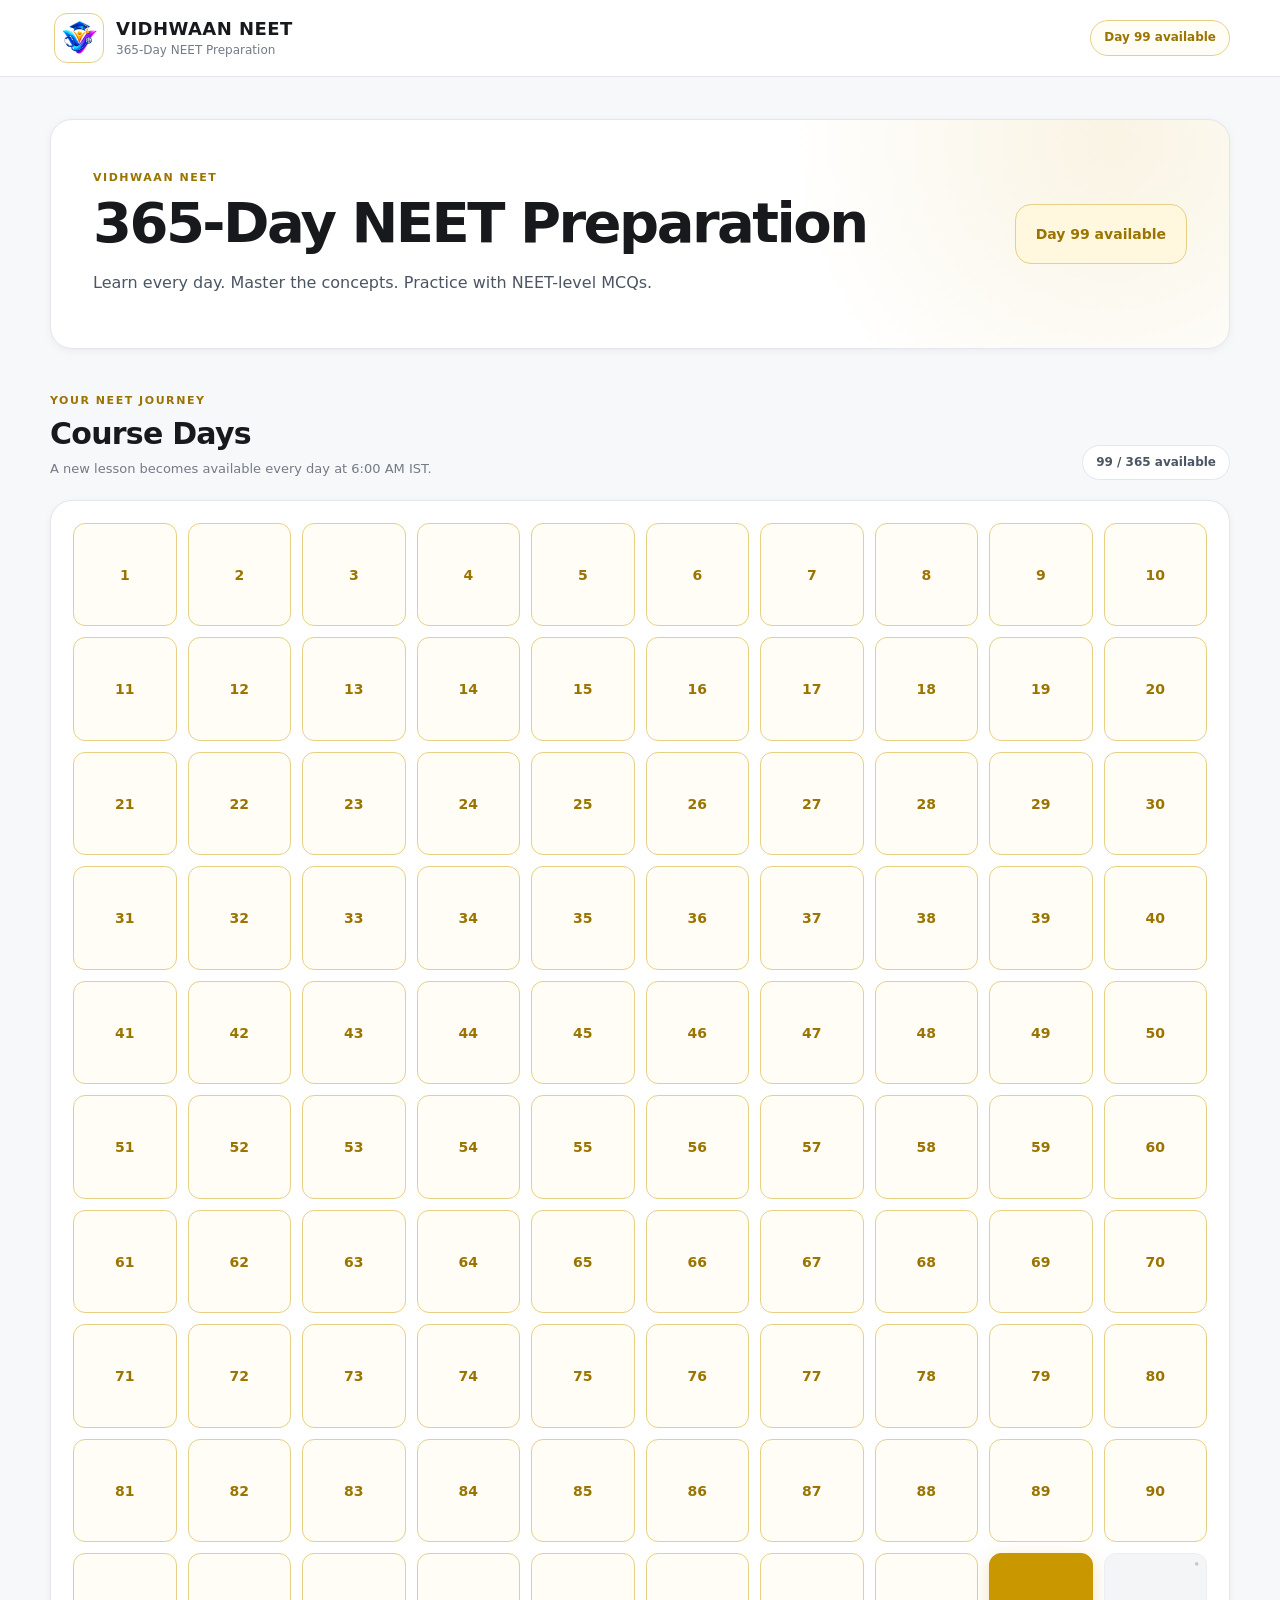
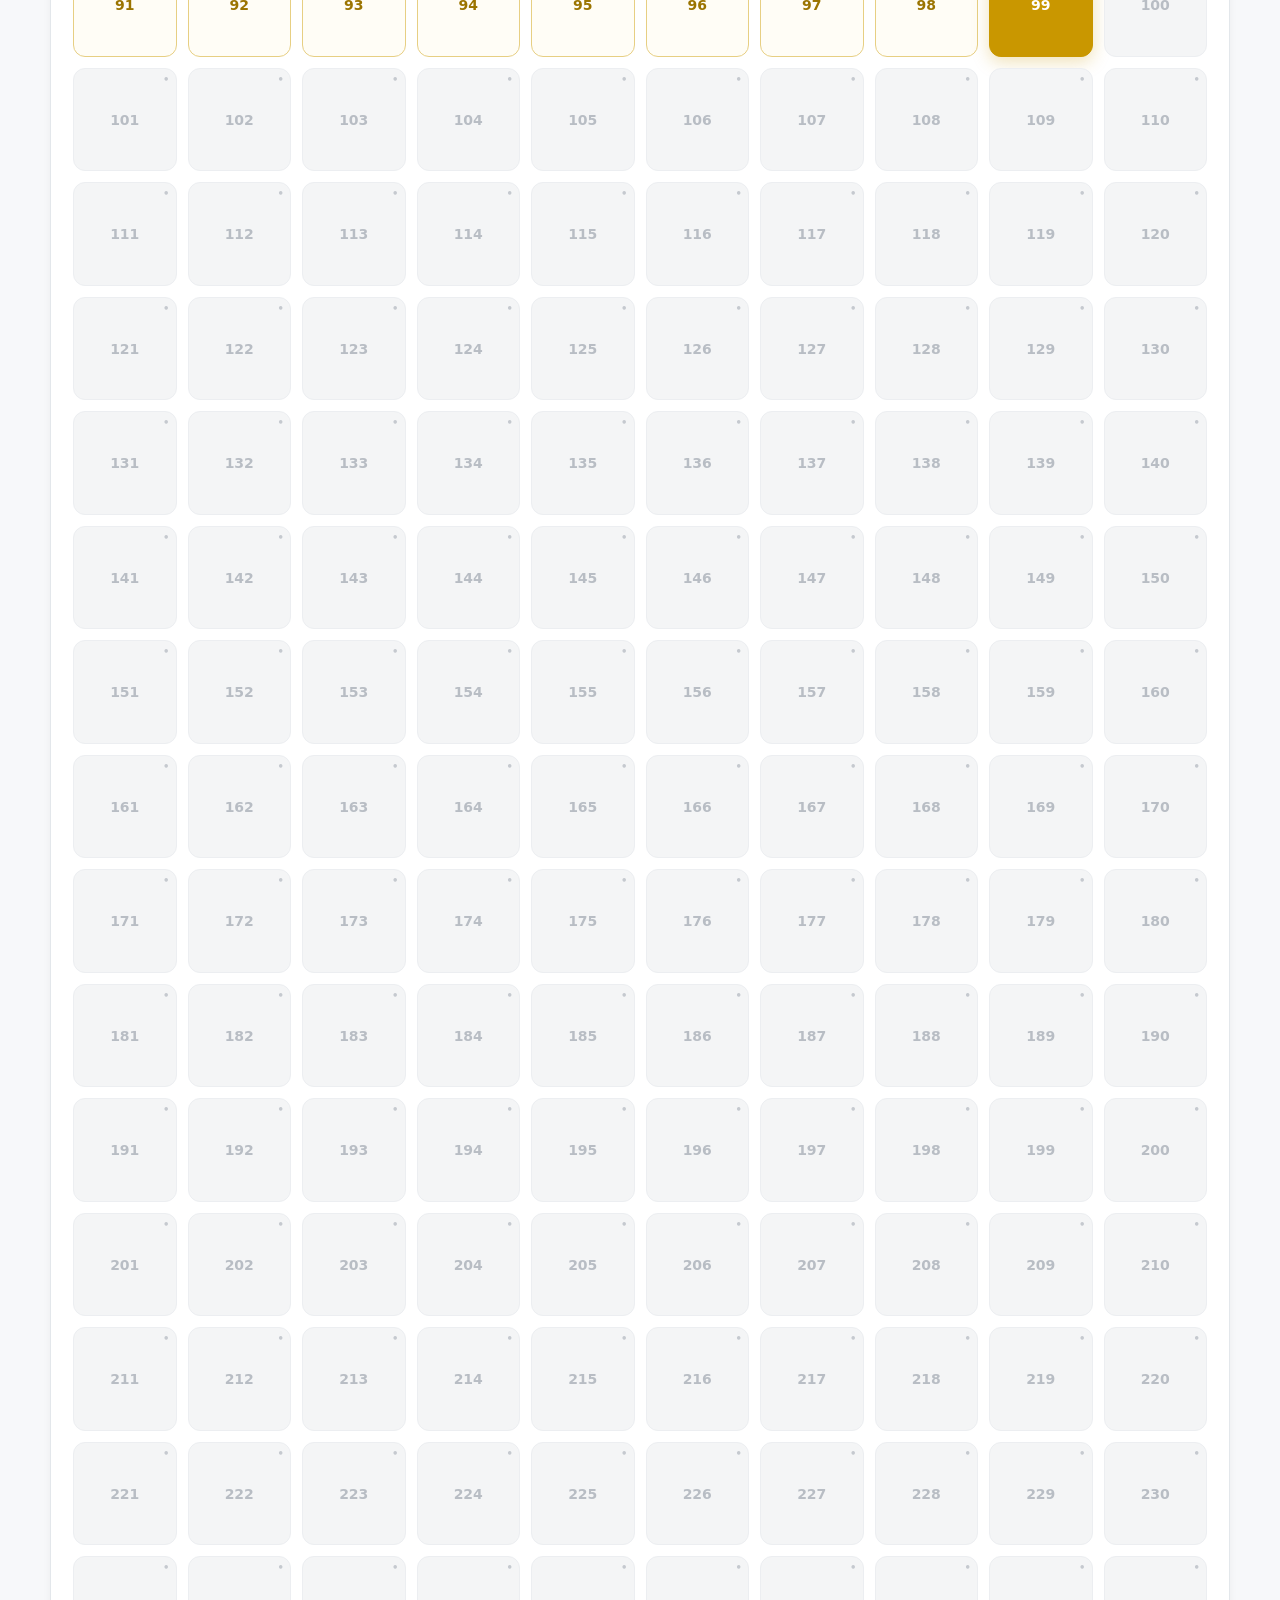
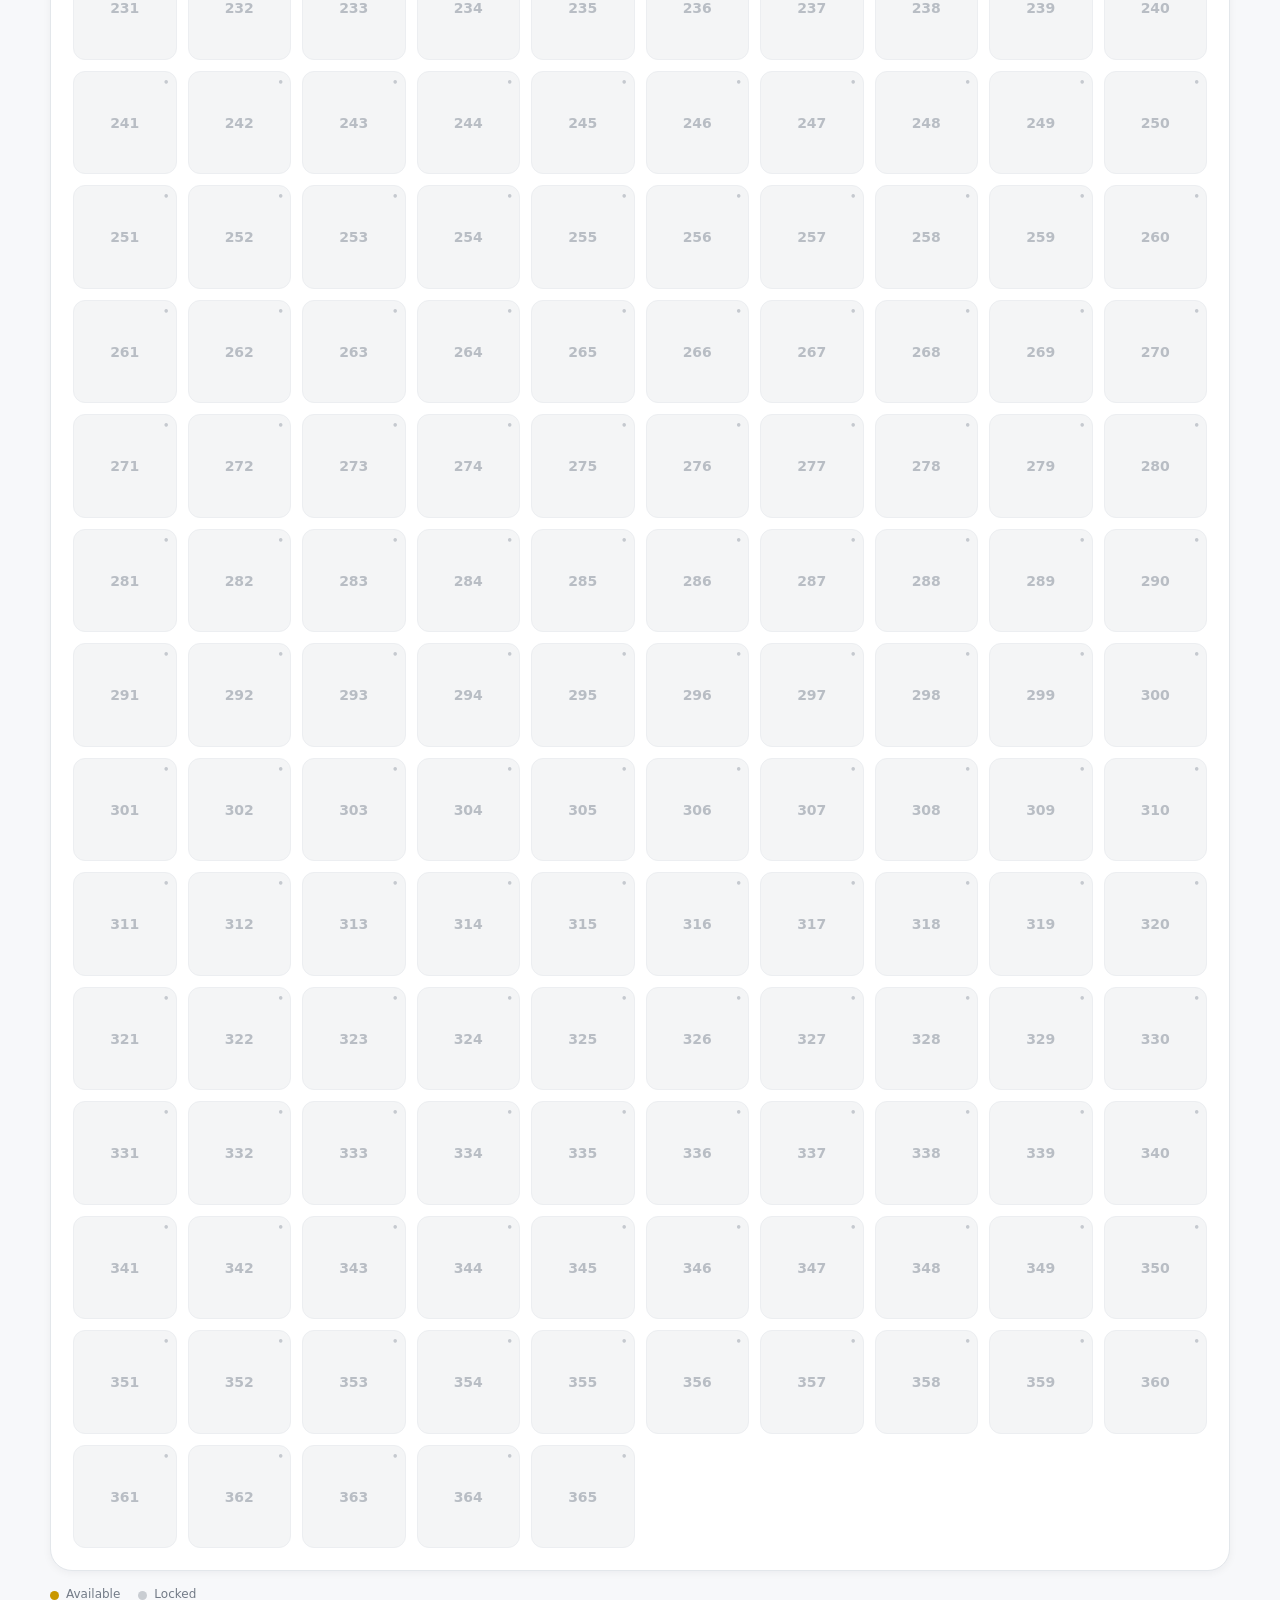
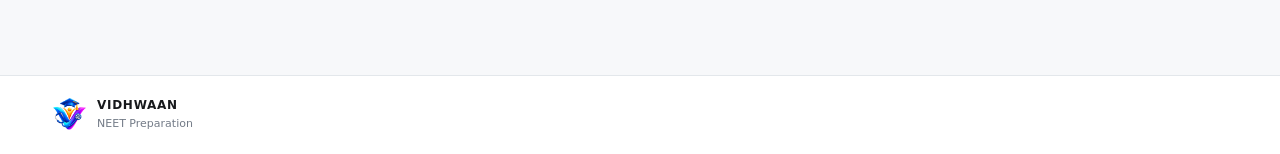
==== commit 181fbe20: "Remove NEET preparation text from footer Removed the '365-Day NEET Preparation' span from the footer" ====
--- a/public/index.html
+++ b/public/index.html
@@ -441,10 +441,6 @@
 
             </div>
 
-            <span>
-                365-Day NEET Preparation
-            </span>
-
         </div>
 
     </footer>
@@ -496,4 +492,4 @@
 ></script>
 
 </body>
-</html>+</html>
